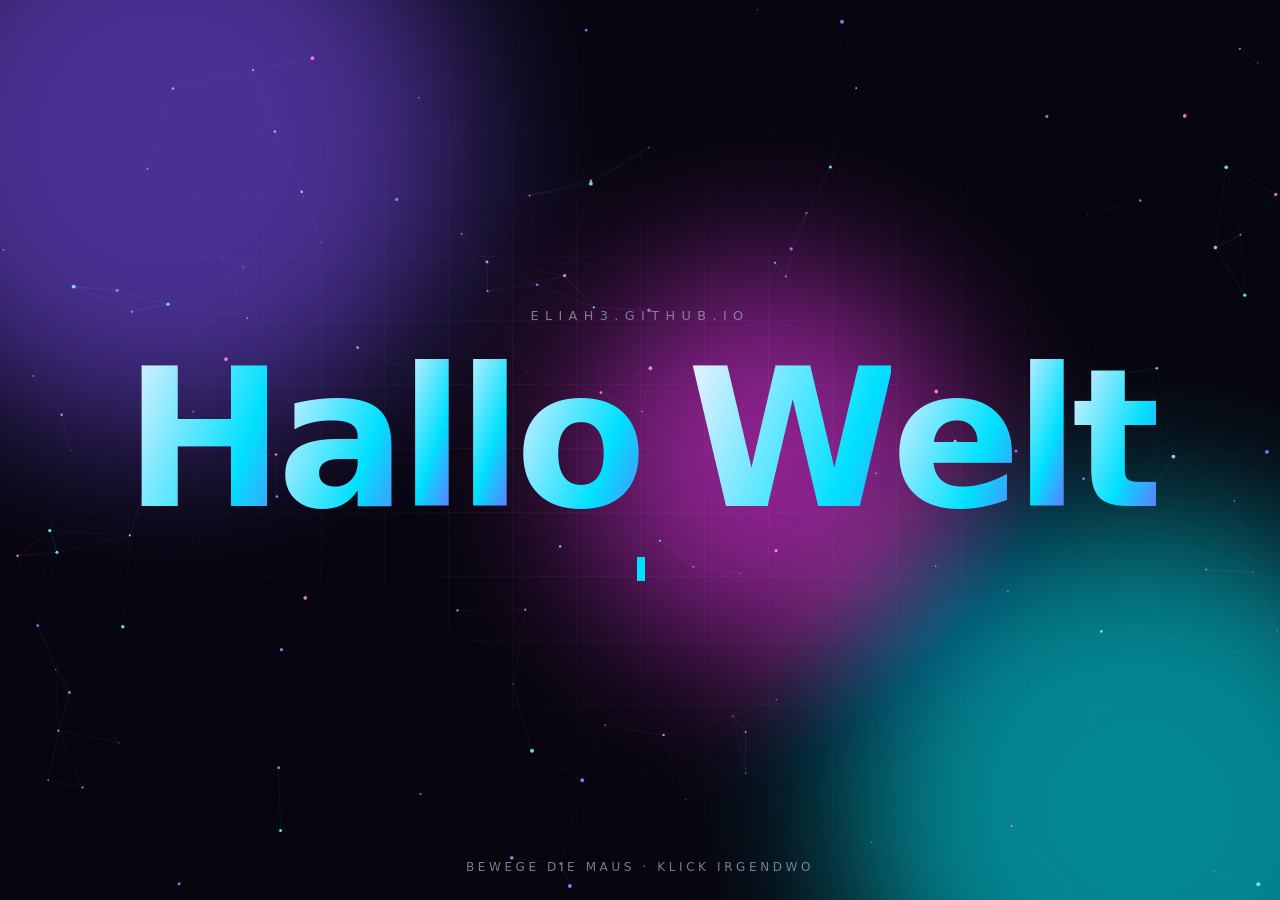
==== index.html @ 7b3f41b6 "Add animated Hallo Welt landing page Co-Authored-By: Claude Opus 5.5 <noreply@anthropic.com>" ====
<!DOCTYPE html>
<html lang="de">
<head>
  <meta charset="utf-8">
  <meta name="viewport" content="width=device-width, initial-scale=1">
  <title>Hallo Welt</title>
  <meta name="description" content="Hallo Welt – von Eliah">
  <meta name="theme-color" content="#07060f">
  <link rel="icon" href="data:image/svg+xml,<svg xmlns='http://www.w3.org/2000/svg' viewBox='0 0 100 100'><text y='.9em' font-size='90'>👋</text></svg>">
  <style>
    :root {
      --bg: #07060f;
      --fg: #f4f1ff;
      --muted: #9a94b8;
      --a: #7c5cff;
      --b: #00e0ff;
      --c: #ff4fd8;
    }

    * { box-sizing: border-box; margin: 0; padding: 0; }

    html, body { height: 100%; }

    body {
      background: var(--bg);
      color: var(--fg);
      font-family: ui-sans-serif, system-ui, -apple-system, "Segoe UI", Roboto, "Helvetica Neue", Arial, sans-serif;
      overflow: hidden;
      cursor: default;
    }

    /* Hintergrund: weiche, wandernde Farbflächen */
    .blobs { position: fixed; inset: 0; filter: blur(80px) saturate(140%); opacity: .55; z-index: 0; }
    .blob {
      position: absolute;
      width: 46vmax; height: 46vmax;
      border-radius: 50%;
      mix-blend-mode: screen;
      animation: drift 22s ease-in-out infinite alternate;
    }
    .blob:nth-child(1) { background: var(--a); top: -12vmax; left: -10vmax; }
    .blob:nth-child(2) { background: var(--b); bottom: -16vmax; right: -12vmax; animation-duration: 26s; animation-delay: -6s; }
    .blob:nth-child(3) { background: var(--c); top: 30%; left: 45%; width: 30vmax; height: 30vmax; animation-duration: 18s; animation-delay: -12s; }

    @keyframes drift {
      0%   { transform: translate(0, 0) scale(1) rotate(0deg); }
      50%  { transform: translate(12vw, 8vh) scale(1.15) rotate(40deg); }
      100% { transform: translate(-8vw, 14vh) scale(.9) rotate(-30deg); }
    }

    /* Feines Rauschen + Raster für Tiefe */
    .grid {
      position: fixed; inset: 0; z-index: 1; pointer-events: none;
      background-image:
        linear-gradient(rgba(255,255,255,.035) 1px, transparent 1px),
        linear-gradient(90deg, rgba(255,255,255,.035) 1px, transparent 1px);
      background-size: 64px 64px;
      mask-image: radial-gradient(ellipse at center, #000 20%, transparent 75%);
      -webkit-mask-image: radial-gradient(ellipse at center, #000 20%, transparent 75%);
      animation: gridmove 30s linear infinite;
    }
    @keyframes gridmove { to { background-position: 64px 64px, 64px 64px; } }

    canvas { position: fixed; inset: 0; z-index: 2; }

    main {
      position: relative; z-index: 3;
      height: 100%;
      display: grid; place-items: center; align-content: center; gap: 1.6rem;
      text-align: center;
      padding: 2rem;
      pointer-events: none;
    }

    .eyebrow {
      font-size: .8rem; letter-spacing: .5em; text-transform: uppercase;
      color: var(--muted);
      opacity: 0; animation: fadeUp 1s .2s cubic-bezier(.2,.8,.2,1) forwards;
    }

    h1 {
      font-size: clamp(3.5rem, 15vw, 12rem);
      font-weight: 900;
      line-height: .95;
      letter-spacing: -.04em;
      display: flex; flex-wrap: wrap; justify-content: center; gap: 0 .25em;
      pointer-events: auto;
    }
    h1 .word { display: inline-flex; }
    h1 .ch {
      display: inline-block;
      background: linear-gradient(110deg, var(--fg) 0%, var(--b) 30%, var(--a) 50%, var(--c) 70%, var(--fg) 100%);
      background-size: 300% 100%;
      -webkit-background-clip: text; background-clip: text;
      color: transparent;
      opacity: 0;
      transform: translateY(.6em) rotateX(-90deg);
      transform-origin: 50% 100%;
      animation:
        letterIn .9s cubic-bezier(.2,.9,.25,1.3) forwards,
        shimmer 6s linear infinite;
      animation-delay: calc(.5s + var(--i) * 70ms), calc(var(--i) * -150ms);
      transition: transform .35s cubic-bezier(.2,.9,.25,1.4), filter .35s;
      will-change: transform;
    }
    h1 .ch:hover {
      transform: translateY(-.12em) scale(1.12) rotate(-4deg);
      filter: drop-shadow(0 0 .25em rgba(124, 92, 255, .8));
    }

    @keyframes letterIn {
      to { opacity: 1; transform: translateY(0) rotateX(0); }
    }
    @keyframes shimmer {
      to { background-position: -300% 0; }
    }

    .sub {
      font-size: clamp(1rem, 2.4vw, 1.35rem);
      color: var(--muted);
      min-height: 1.6em;
      font-family: ui-monospace, "SF Mono", Menlo, Consolas, monospace;
    }
    .sub .cursor {
      display: inline-block; width: .6ch; height: 1.1em; margin-left: 2px;
      background: var(--b); vertical-align: -.15em;
      animation: blink 1s steps(1) infinite;
    }
    @keyframes blink { 50% { opacity: 0; } }

    .hint {
      position: fixed; bottom: 1.6rem; left: 0; right: 0; z-index: 3;
      text-align: center; font-size: .75rem; letter-spacing: .3em; text-transform: uppercase;
      color: var(--muted);
      opacity: 0; animation: fadeUp 1s 2.4s forwards, pulse 3s 3.4s ease-in-out infinite;
      pointer-events: none;
    }
    @keyframes fadeUp {
      from { opacity: 0; transform: translateY(12px); }
      to   { opacity: .8; transform: translateY(0); }
    }
    @keyframes pulse { 50% { opacity: .35; } }

    /* Klick-Welle */
    .ripple {
      position: fixed; z-index: 2; pointer-events: none;
      width: 10px; height: 10px; margin: -5px 0 0 -5px;
      border-radius: 50%;
      border: 2px solid var(--b);
      animation: ripple .9s ease-out forwards;
    }
    @keyframes ripple {
      to { transform: scale(40); opacity: 0; border-width: .5px; }
    }

    @media (prefers-reduced-motion: reduce) {
      *, *::before, *::after { animation-duration: .01ms !important; animation-iteration-count: 1 !important; transition: none !important; }
      .ch { animation-delay: 0s !important; }
    }
  </style>
</head>
<body>
  <div class="blobs" aria-hidden="true"><div class="blob"></div><div class="blob"></div><div class="blob"></div></div>
  <div class="grid" aria-hidden="true"></div>
  <canvas id="stars" aria-hidden="true"></canvas>

  <main>
    <p class="eyebrow">eliah3.github.io</p>
    <h1 id="title" aria-label="Hallo Welt">Hallo Welt</h1>
    <p class="sub"><span id="type"></span><span class="cursor" aria-hidden="true"></span></p>
  </main>

  <p class="hint">Bewege die Maus · Klick irgendwo</p>

  <script>
    (() => {
      const reduced = matchMedia("(prefers-reduced-motion: reduce)").matches;

      // Überschrift in einzelne Buchstaben zerlegen
      const title = document.getElementById("title");
      let i = 0;
      title.innerHTML = title.textContent.split(" ").map(word =>
        `<span class="word" aria-hidden="true">` +
        [...word].map(ch => `<span class="ch" style="--i:${i++}">${ch}</span>`).join("") +
        `</span>`
      ).join("");

      // Schreibmaschinen-Untertitel
      const lines = [
        "Willkommen auf meiner Seite.",
        "Schön, dass du da bist.",
        "Hier entsteht bald mehr ✨",
      ];
      const typeEl = document.getElementById("type");
      let li = 0, ci = 0, deleting = false;
      function tick() {
        const line = lines[li];
        typeEl.textContent = line.slice(0, ci);
        if (!deleting && ci < line.length) { ci++; setTimeout(tick, 55 + Math.random() * 60); }
        else if (!deleting) { deleting = true; setTimeout(tick, 2200); }
        else if (ci > 0) { ci--; setTimeout(tick, 28); }
        else { deleting = false; li = (li + 1) % lines.length; setTimeout(tick, 400); }
      }
      if (reduced) typeEl.textContent = lines[0];
      else setTimeout(tick, 1600);

      // Partikelfeld, das der Maus folgt
      const canvas = document.getElementById("stars");
      const ctx = canvas.getContext("2d");
      const dpr = Math.min(window.devicePixelRatio || 1, 2);
      const mouse = { x: -9999, y: -9999 };
      let w, h, particles = [];

      function resize() {
        w = canvas.width = innerWidth * dpr;
        h = canvas.height = innerHeight * dpr;
        canvas.style.width = innerWidth + "px";
        canvas.style.height = innerHeight + "px";
        const count = Math.min(160, Math.floor(innerWidth * innerHeight / 9000));
        particles = Array.from({ length: count }, () => ({
          x: Math.random() * w, y: Math.random() * h,
          vx: (Math.random() - .5) * .3 * dpr, vy: (Math.random() - .5) * .3 * dpr,
          r: (Math.random() * 1.6 + .4) * dpr,
          hue: [255, 190, 310][Math.floor(Math.random() * 3)],
        }));
      }

      const linkDist = 120 * dpr, mouseDist = 180 * dpr;
      function frame() {
        ctx.clearRect(0, 0, w, h);
        for (const p of particles) {
          const dx = p.x - mouse.x, dy = p.y - mouse.y, d = Math.hypot(dx, dy);
          if (d < mouseDist && d > 0) {
            const f = (1 - d / mouseDist) * .6;
            p.vx += dx / d * f; p.vy += dy / d * f;
          }
          p.vx *= .96; p.vy *= .96;
          p.vx += (Math.random() - .5) * .02 * dpr; p.vy += (Math.random() - .5) * .02 * dpr;
          p.x += p.vx; p.y += p.vy;
          if (p.x < 0) p.x += w; if (p.x > w) p.x -= w;
          if (p.y < 0) p.y += h; if (p.y > h) p.y -= h;
        }
        for (let a = 0; a < particles.length; a++) {
          const p = particles[a];
          for (let b = a + 1; b < particles.length; b++) {
            const q = particles[b], d = Math.hypot(p.x - q.x, p.y - q.y);
            if (d < linkDist) {
              ctx.strokeStyle = `hsla(${p.hue}, 100%, 70%, ${(1 - d / linkDist) * .25})`;
              ctx.lineWidth = dpr * .6;
              ctx.beginPath(); ctx.moveTo(p.x, p.y); ctx.lineTo(q.x, q.y); ctx.stroke();
            }
          }
          ctx.fillStyle = `hsla(${p.hue}, 100%, 75%, .9)`;
          ctx.beginPath(); ctx.arc(p.x, p.y, p.r, 0, Math.PI * 2); ctx.fill();
        }
        if (!reduced) requestAnimationFrame(frame);
      }

      addEventListener("resize", resize);
      addEventListener("pointermove", e => { mouse.x = e.clientX * dpr; mouse.y = e.clientY * dpr; });
      addEventListener("pointerleave", () => { mouse.x = mouse.y = -9999; });

      // Klick: Welle + Partikel-Explosion
      addEventListener("pointerdown", e => {
        const r = document.createElement("span");
        r.className = "ripple";
        r.style.left = e.clientX + "px"; r.style.top = e.clientY + "px";
        document.body.appendChild(r);
        r.addEventListener("animationend", () => r.remove());
        const cx = e.clientX * dpr, cy = e.clientY * dpr;
        for (const p of particles) {
          const dx = p.x - cx, dy = p.y - cy, d = Math.hypot(dx, dy) || 1;
          const f = Math.max(0, 1 - d / (400 * dpr)) * 12;
          p.vx += dx / d * f; p.vy += dy / d * f;
        }
      });

      // Leichter 3D-Tilt der Überschrift
      if (!reduced) addEventListener("pointermove", e => {
        const rx = (e.clientY / innerHeight - .5) * -10;
        const ry = (e.clientX / innerWidth - .5) * 14;
        title.style.transform = `perspective(900px) rotateX(${rx}deg) rotateY(${ry}deg)`;
      });

      resize();
      frame();
    })();
  </script>
</body>
</html>
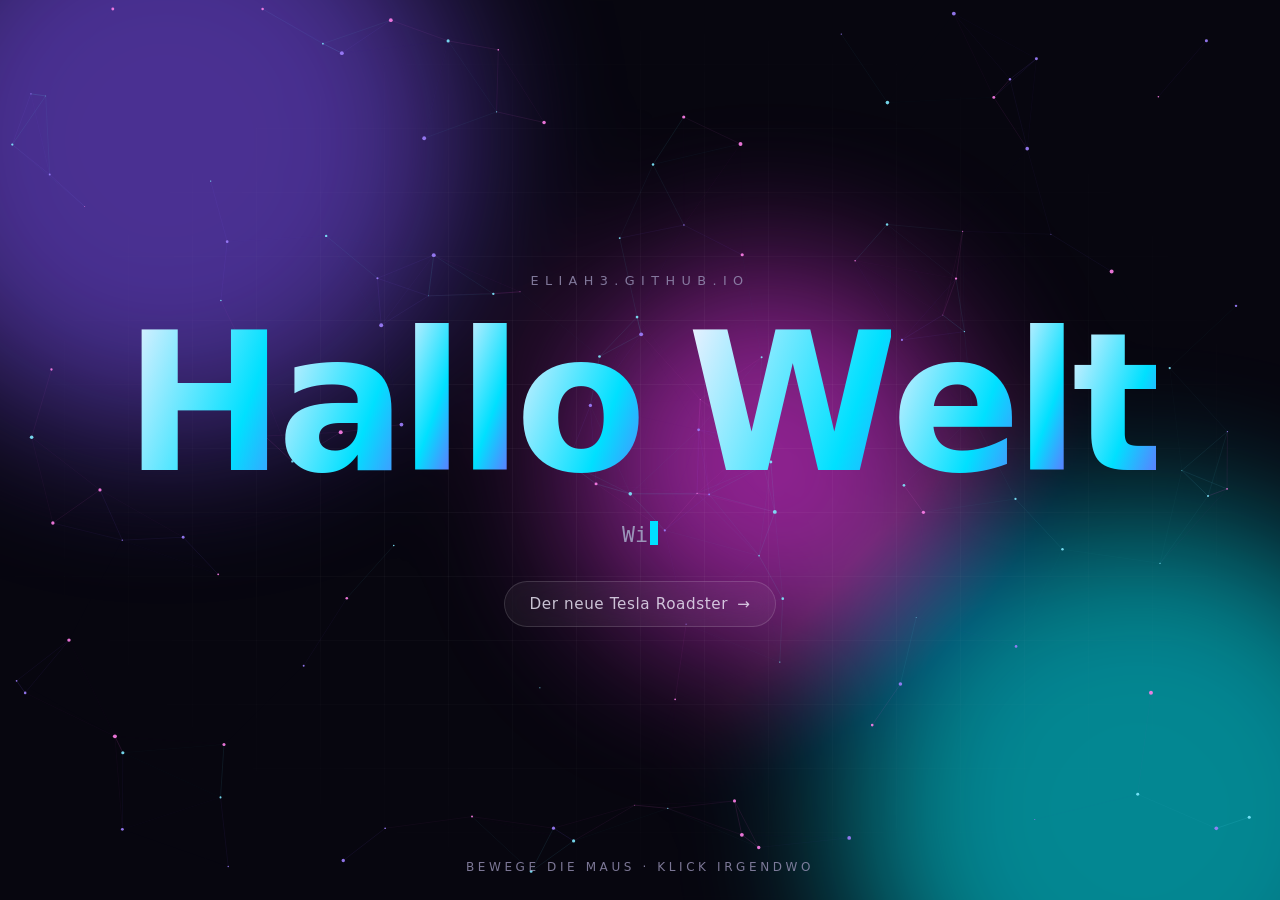
==== commit 982de83e: "Add Tesla Roadster page and link it from the landing page Co-Authored-By: Claude Opus 5.5 <noreply@a" ====
--- a/index.html
+++ b/index.html
@@ -128,6 +128,27 @@
     }
     @keyframes blink { 50% { opacity: 0; } }
 
+    .cta {
+      pointer-events: auto;
+      display: inline-flex; align-items: center; gap: .6em;
+      padding: .85em 1.6em;
+      border-radius: 999px;
+      border: 1px solid rgba(255,255,255,.18);
+      background: rgba(255,255,255,.06);
+      backdrop-filter: blur(10px); -webkit-backdrop-filter: blur(10px);
+      color: var(--fg); text-decoration: none;
+      font-size: .95rem; letter-spacing: .04em;
+      opacity: 0; animation: fadeUp 1s 1.8s cubic-bezier(.2,.8,.2,1) forwards;
+      transition: border-color .3s, background .3s, box-shadow .3s;
+    }
+    .cta span { transition: transform .3s; }
+    .cta:hover, .cta:focus-visible {
+      border-color: var(--b);
+      background: rgba(0,224,255,.1);
+      box-shadow: 0 0 30px rgba(0,224,255,.35);
+    }
+    .cta:hover span { transform: translateX(4px); }
+
     .hint {
       position: fixed; bottom: 1.6rem; left: 0; right: 0; z-index: 3;
       text-align: center; font-size: .75rem; letter-spacing: .3em; text-transform: uppercase;
@@ -168,6 +189,7 @@
     <p class="eyebrow">eliah3.github.io</p>
     <h1 id="title" aria-label="Hallo Welt">Hallo Welt</h1>
     <p class="sub"><span id="type"></span><span class="cursor" aria-hidden="true"></span></p>
+    <a class="cta" href="roadster/">Der neue Tesla Roadster <span aria-hidden="true">→</span></a>
   </main>
 
   <p class="hint">Bewege die Maus · Klick irgendwo</p>
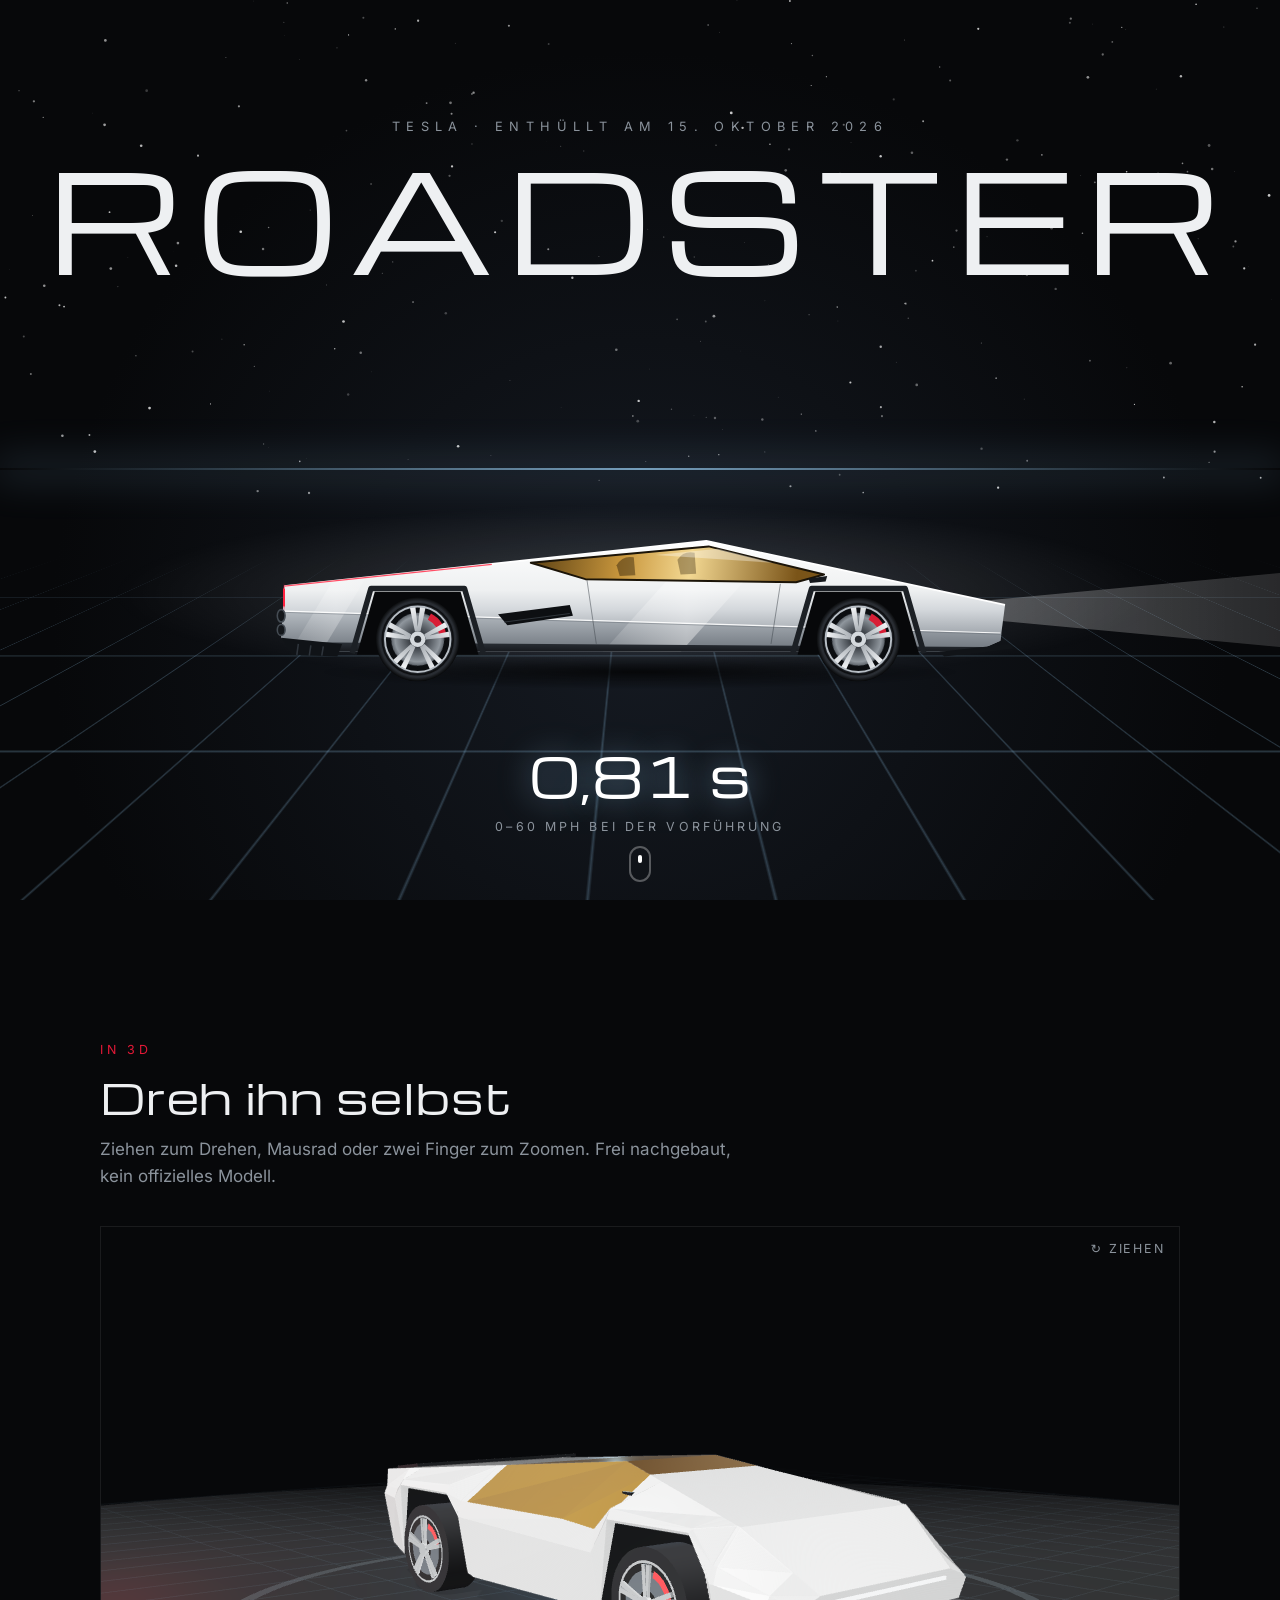
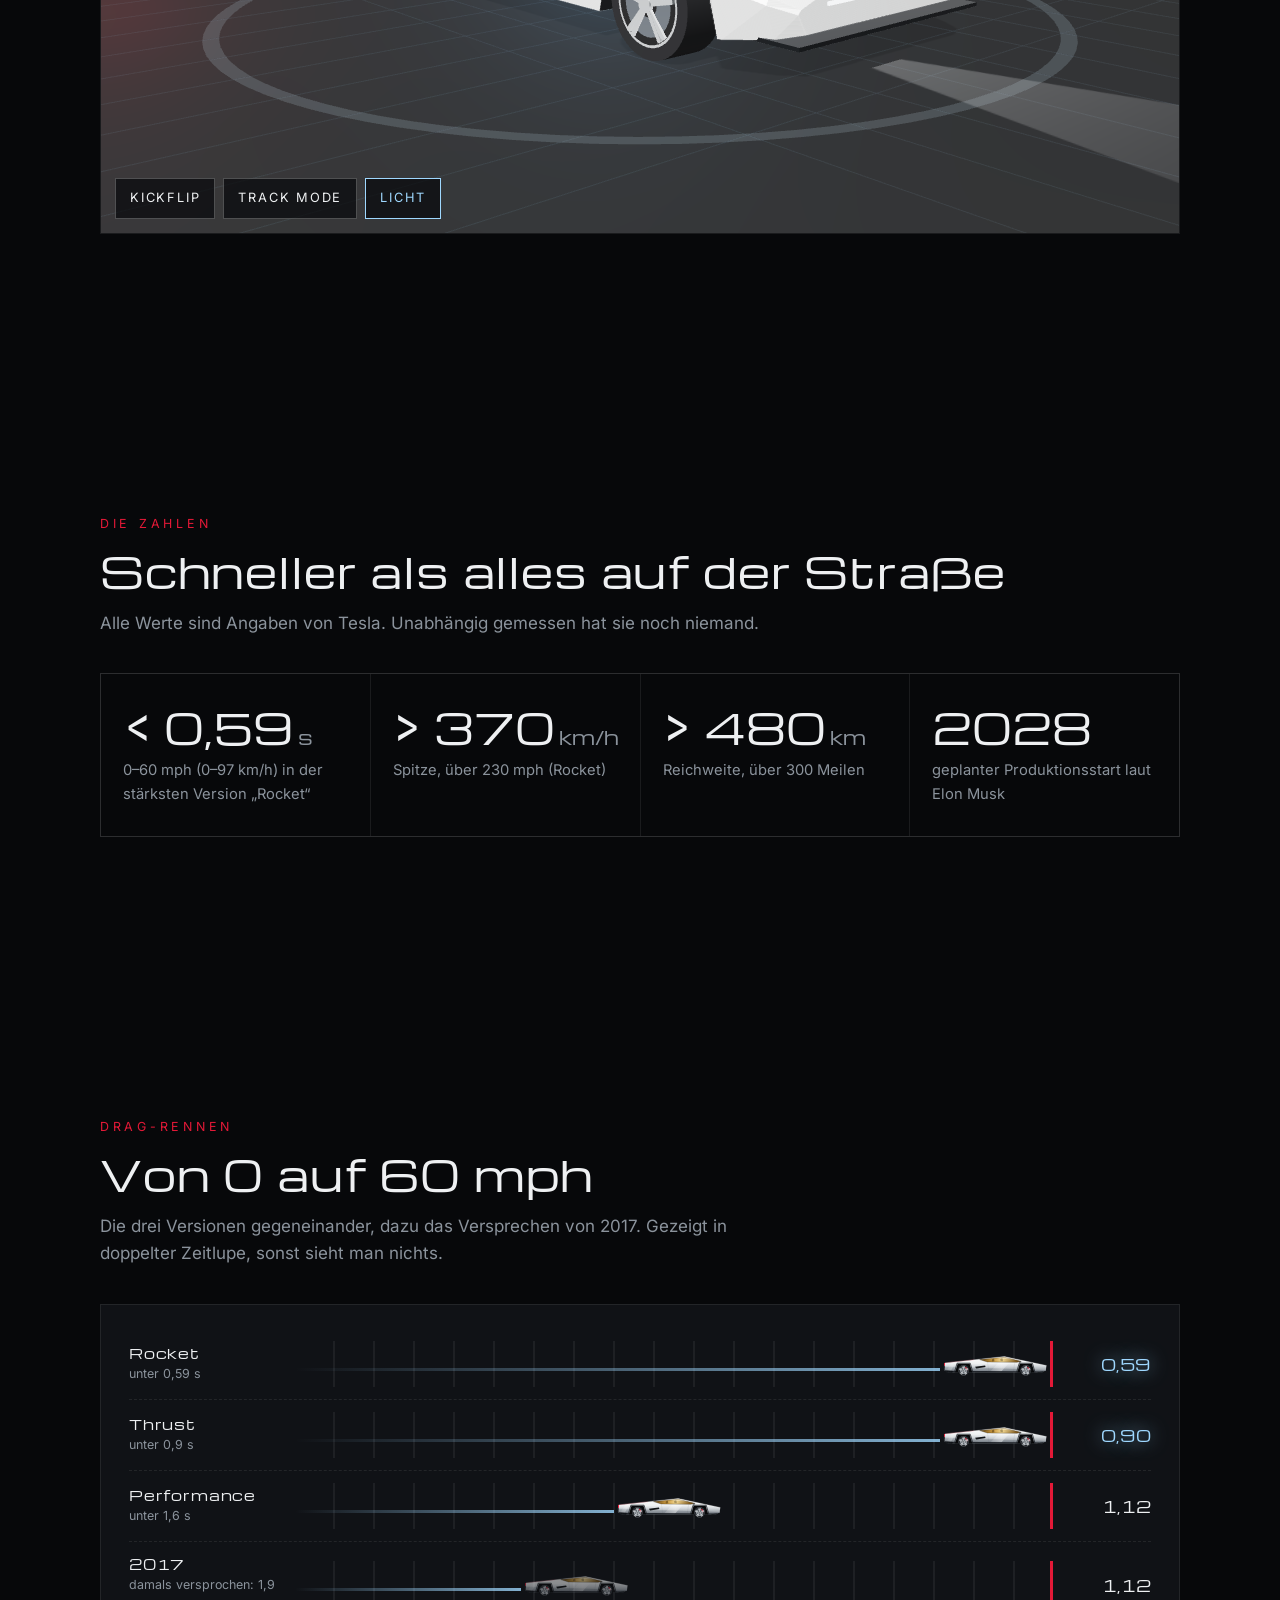
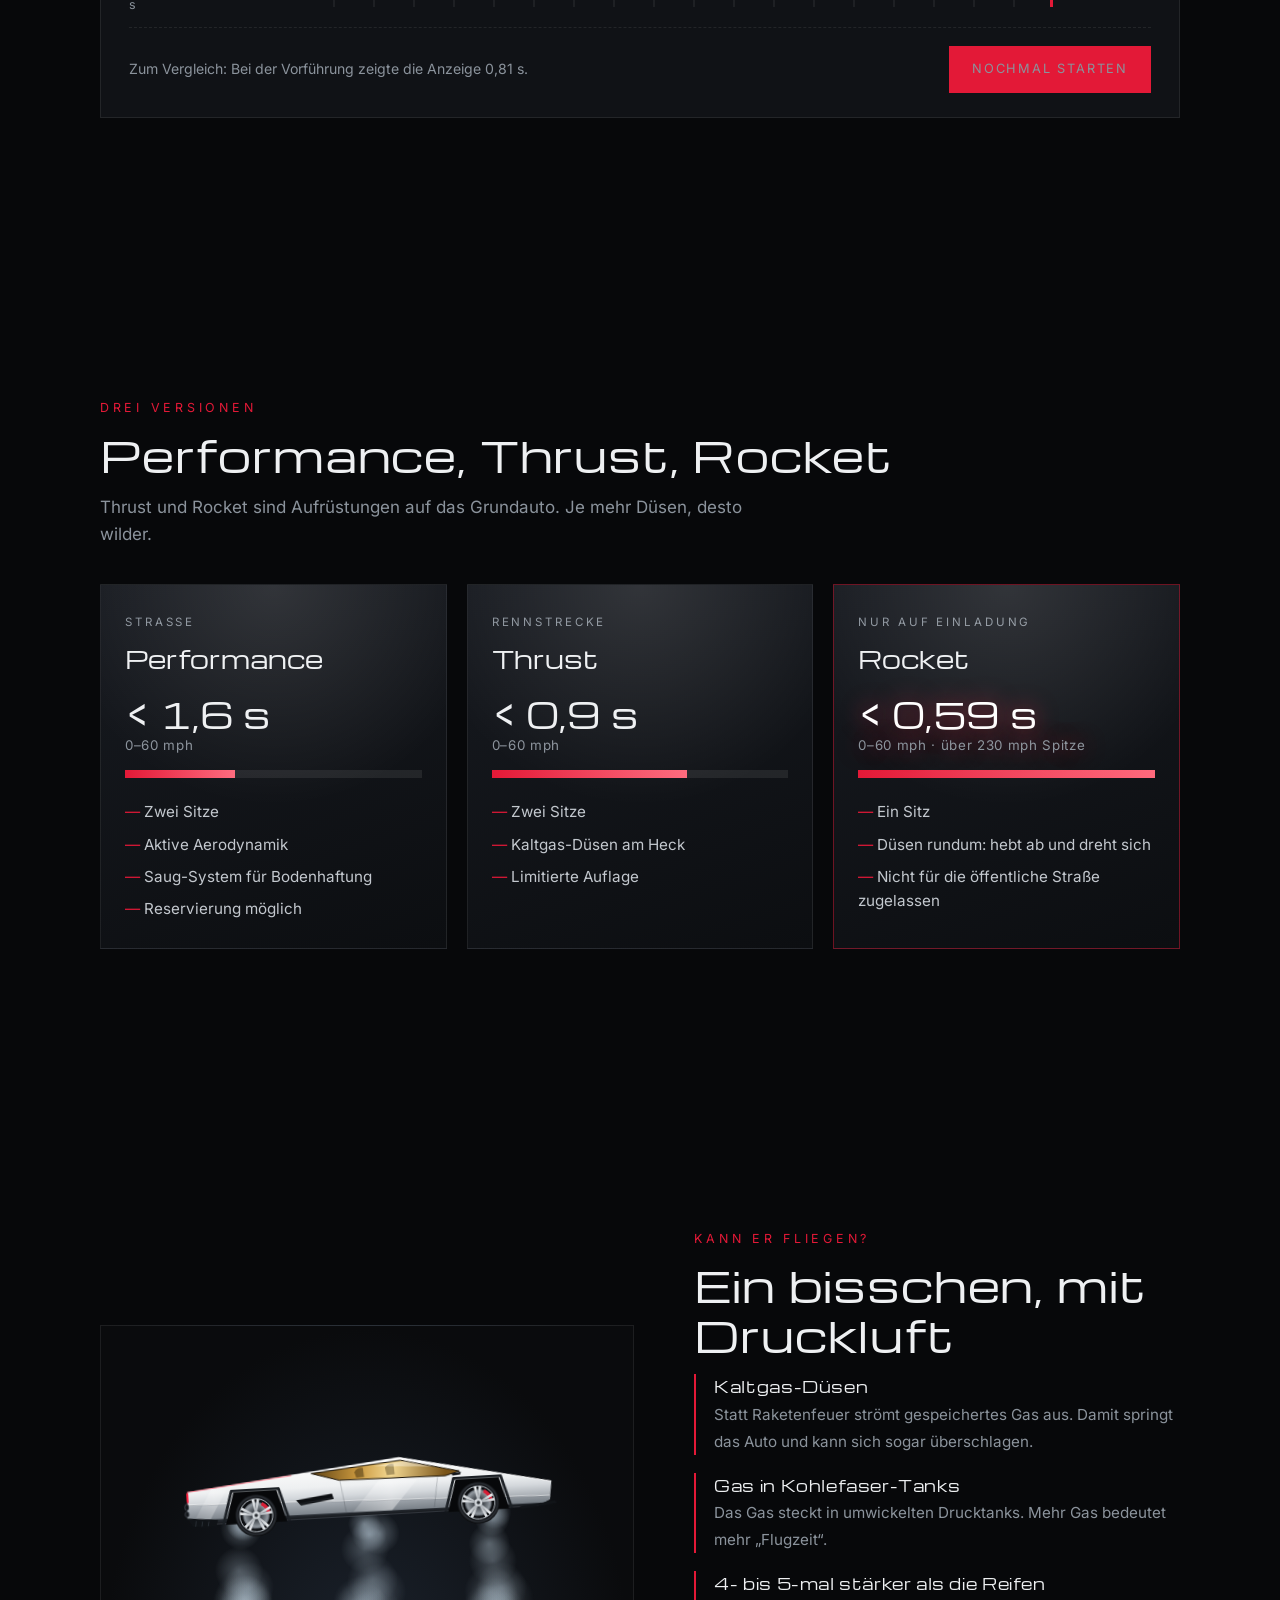
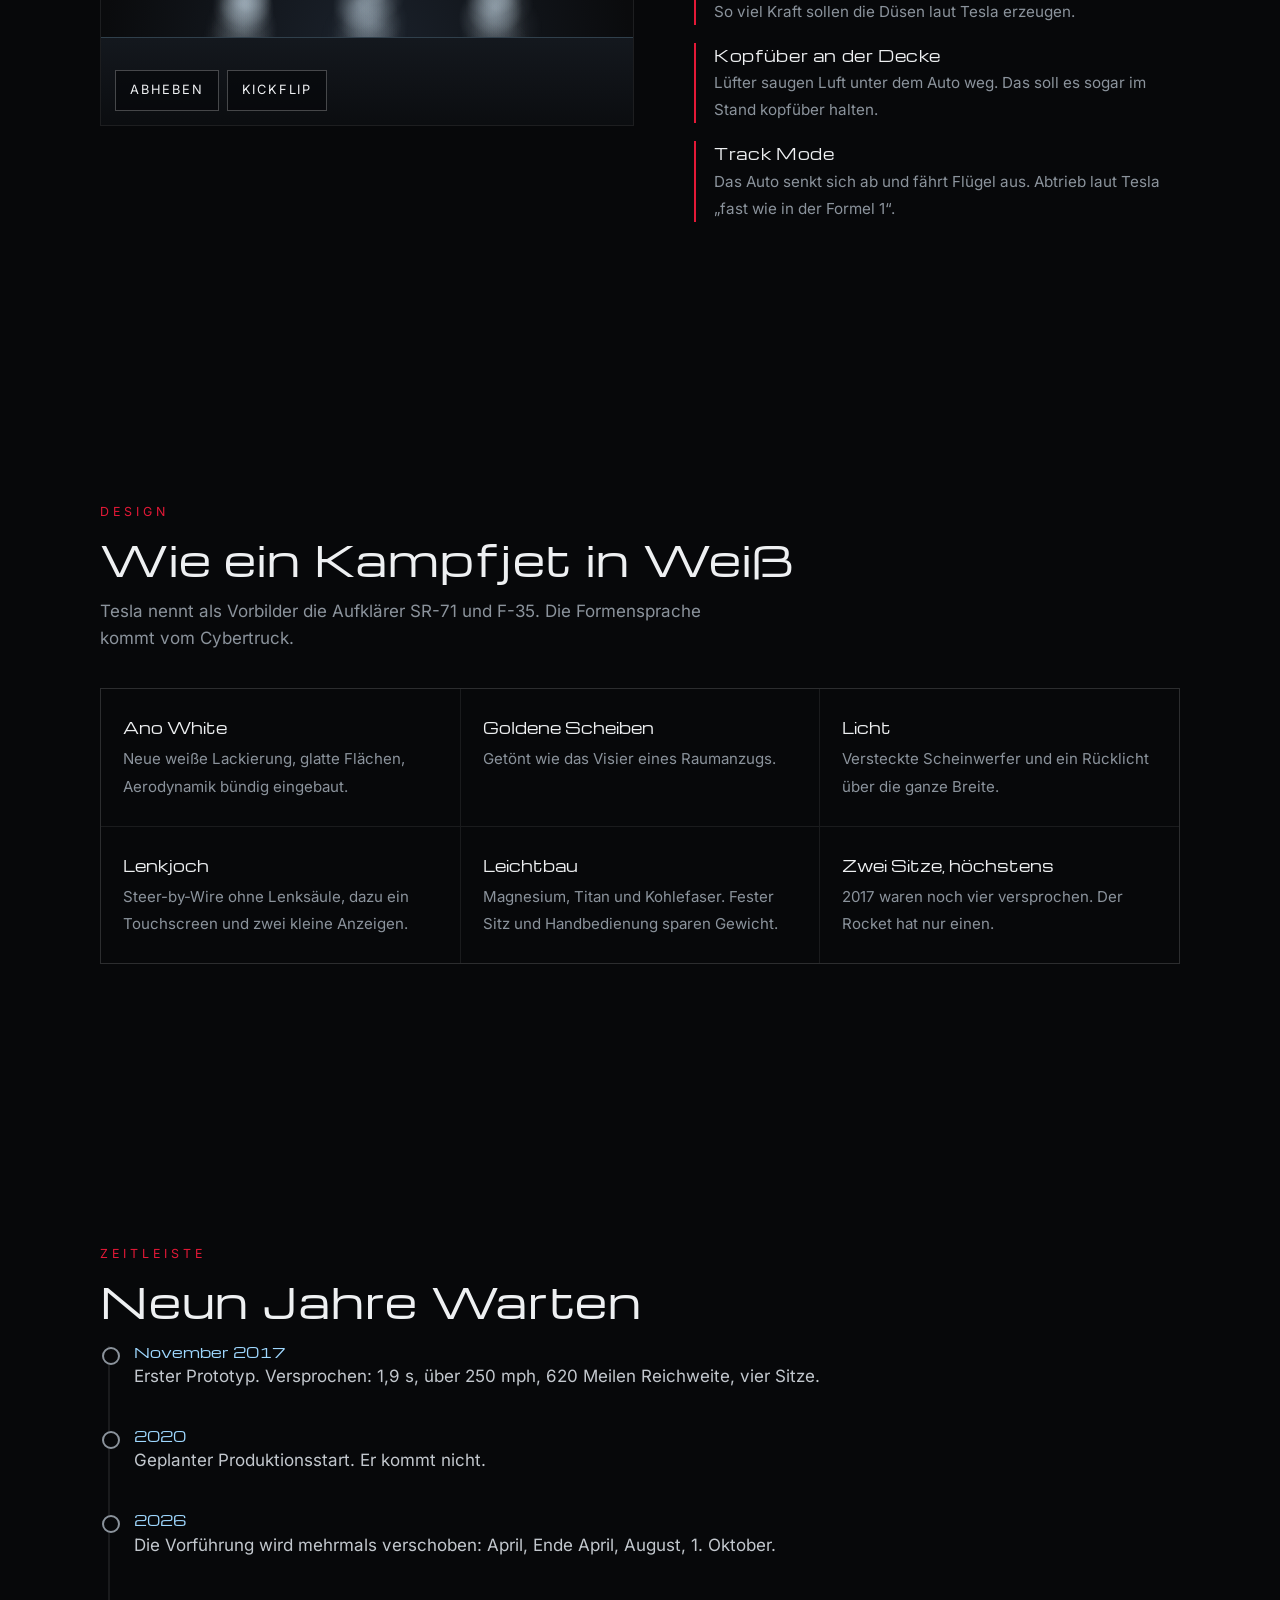
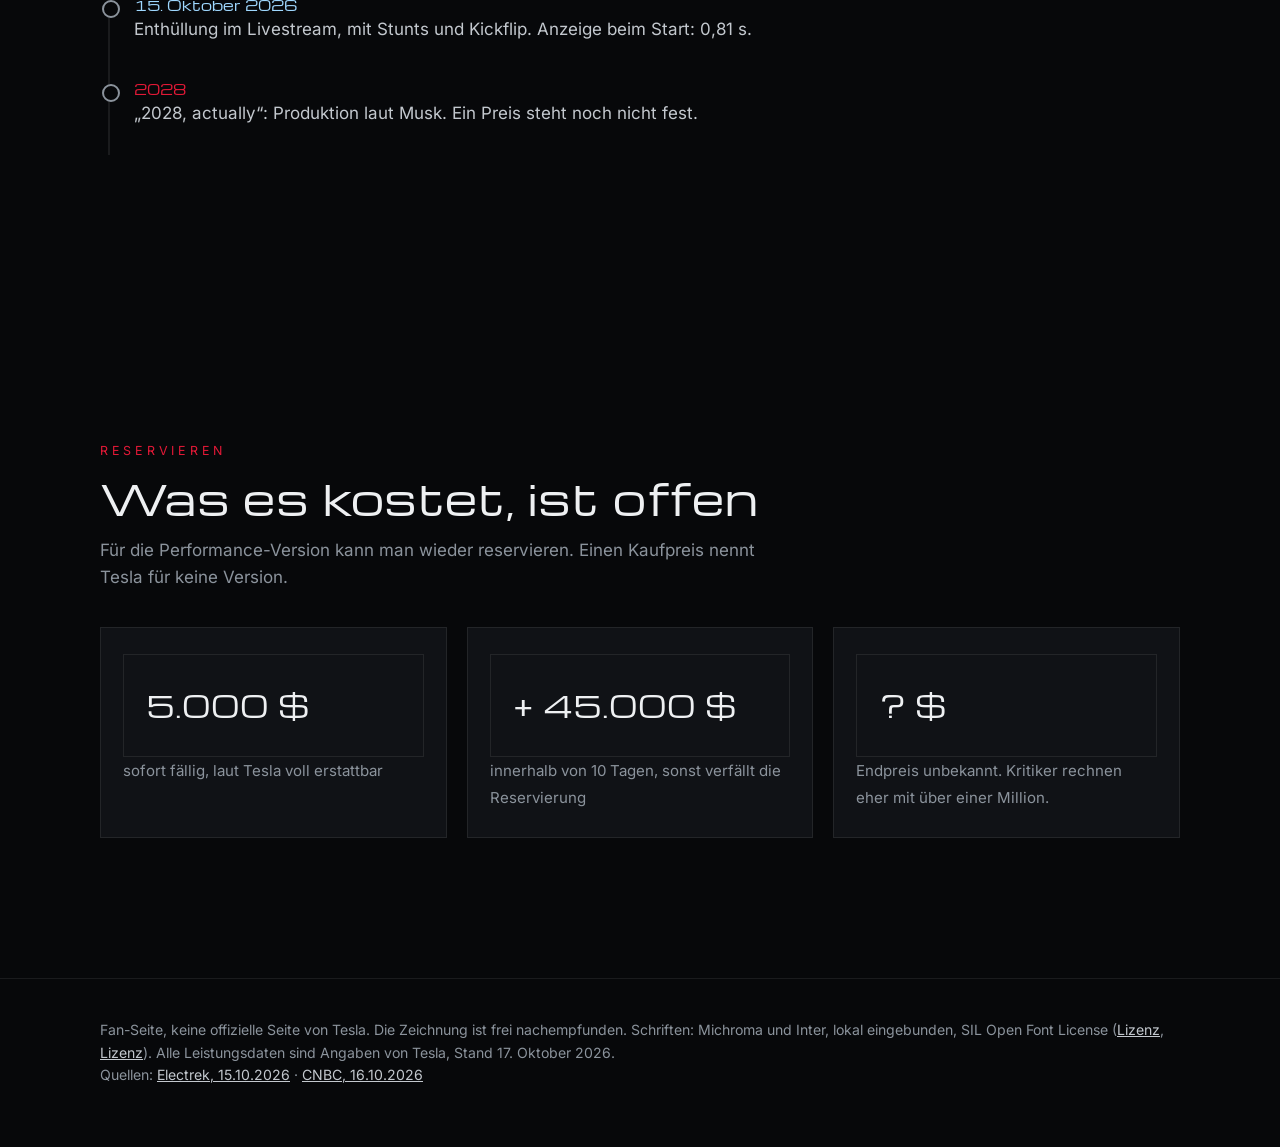
==== commit b0f74579: "Serve the Tesla Roadster page at the root and drop the custom domain The custom domain had no DNS re" ====
--- a/index.html
+++ b/index.html
@@ -1,312 +1,722 @@
-<!DOCTYPE html>
+<!doctype html>
 <html lang="de">
 <head>
-  <meta charset="utf-8">
-  <meta name="viewport" content="width=device-width, initial-scale=1">
-  <title>Hallo Welt</title>
-  <meta name="description" content="Hallo Welt – von Eliah">
-  <meta name="theme-color" content="#07060f">
-  <link rel="icon" href="data:image/svg+xml,<svg xmlns='http://www.w3.org/2000/svg' viewBox='0 0 100 100'><text y='.9em' font-size='90'>👋</text></svg>">
-  <style>
-    :root {
-      --bg: #07060f;
-      --fg: #f4f1ff;
-      --muted: #9a94b8;
-      --a: #7c5cff;
-      --b: #00e0ff;
-      --c: #ff4fd8;
-    }
-
-    * { box-sizing: border-box; margin: 0; padding: 0; }
-
-    html, body { height: 100%; }
-
-    body {
-      background: var(--bg);
-      color: var(--fg);
-      font-family: ui-sans-serif, system-ui, -apple-system, "Segoe UI", Roboto, "Helvetica Neue", Arial, sans-serif;
-      overflow: hidden;
-      cursor: default;
-    }
-
-    /* Hintergrund: weiche, wandernde Farbflächen */
-    .blobs { position: fixed; inset: 0; filter: blur(80px) saturate(140%); opacity: .55; z-index: 0; }
-    .blob {
-      position: absolute;
-      width: 46vmax; height: 46vmax;
-      border-radius: 50%;
-      mix-blend-mode: screen;
-      animation: drift 22s ease-in-out infinite alternate;
-    }
-    .blob:nth-child(1) { background: var(--a); top: -12vmax; left: -10vmax; }
-    .blob:nth-child(2) { background: var(--b); bottom: -16vmax; right: -12vmax; animation-duration: 26s; animation-delay: -6s; }
-    .blob:nth-child(3) { background: var(--c); top: 30%; left: 45%; width: 30vmax; height: 30vmax; animation-duration: 18s; animation-delay: -12s; }
-
-    @keyframes drift {
-      0%   { transform: translate(0, 0) scale(1) rotate(0deg); }
-      50%  { transform: translate(12vw, 8vh) scale(1.15) rotate(40deg); }
-      100% { transform: translate(-8vw, 14vh) scale(.9) rotate(-30deg); }
-    }
-
-    /* Feines Rauschen + Raster für Tiefe */
-    .grid {
-      position: fixed; inset: 0; z-index: 1; pointer-events: none;
-      background-image:
-        linear-gradient(rgba(255,255,255,.035) 1px, transparent 1px),
-        linear-gradient(90deg, rgba(255,255,255,.035) 1px, transparent 1px);
-      background-size: 64px 64px;
-      mask-image: radial-gradient(ellipse at center, #000 20%, transparent 75%);
-      -webkit-mask-image: radial-gradient(ellipse at center, #000 20%, transparent 75%);
-      animation: gridmove 30s linear infinite;
-    }
-    @keyframes gridmove { to { background-position: 64px 64px, 64px 64px; } }
-
-    canvas { position: fixed; inset: 0; z-index: 2; }
-
-    main {
-      position: relative; z-index: 3;
-      height: 100%;
-      display: grid; place-items: center; align-content: center; gap: 1.6rem;
-      text-align: center;
-      padding: 2rem;
-      pointer-events: none;
-    }
-
-    .eyebrow {
-      font-size: .8rem; letter-spacing: .5em; text-transform: uppercase;
-      color: var(--muted);
-      opacity: 0; animation: fadeUp 1s .2s cubic-bezier(.2,.8,.2,1) forwards;
-    }
-
-    h1 {
-      font-size: clamp(3.5rem, 15vw, 12rem);
-      font-weight: 900;
-      line-height: .95;
-      letter-spacing: -.04em;
-      display: flex; flex-wrap: wrap; justify-content: center; gap: 0 .25em;
-      pointer-events: auto;
-    }
-    h1 .word { display: inline-flex; }
-    h1 .ch {
-      display: inline-block;
-      background: linear-gradient(110deg, var(--fg) 0%, var(--b) 30%, var(--a) 50%, var(--c) 70%, var(--fg) 100%);
-      background-size: 300% 100%;
-      -webkit-background-clip: text; background-clip: text;
-      color: transparent;
-      opacity: 0;
-      transform: translateY(.6em) rotateX(-90deg);
-      transform-origin: 50% 100%;
-      animation:
-        letterIn .9s cubic-bezier(.2,.9,.25,1.3) forwards,
-        shimmer 6s linear infinite;
-      animation-delay: calc(.5s + var(--i) * 70ms), calc(var(--i) * -150ms);
-      transition: transform .35s cubic-bezier(.2,.9,.25,1.4), filter .35s;
-      will-change: transform;
-    }
-    h1 .ch:hover {
-      transform: translateY(-.12em) scale(1.12) rotate(-4deg);
-      filter: drop-shadow(0 0 .25em rgba(124, 92, 255, .8));
-    }
-
-    @keyframes letterIn {
-      to { opacity: 1; transform: translateY(0) rotateX(0); }
-    }
-    @keyframes shimmer {
-      to { background-position: -300% 0; }
-    }
-
-    .sub {
-      font-size: clamp(1rem, 2.4vw, 1.35rem);
-      color: var(--muted);
-      min-height: 1.6em;
-      font-family: ui-monospace, "SF Mono", Menlo, Consolas, monospace;
-    }
-    .sub .cursor {
-      display: inline-block; width: .6ch; height: 1.1em; margin-left: 2px;
-      background: var(--b); vertical-align: -.15em;
-      animation: blink 1s steps(1) infinite;
-    }
-    @keyframes blink { 50% { opacity: 0; } }
-
-    .cta {
-      pointer-events: auto;
-      display: inline-flex; align-items: center; gap: .6em;
-      padding: .85em 1.6em;
-      border-radius: 999px;
-      border: 1px solid rgba(255,255,255,.18);
-      background: rgba(255,255,255,.06);
-      backdrop-filter: blur(10px); -webkit-backdrop-filter: blur(10px);
-      color: var(--fg); text-decoration: none;
-      font-size: .95rem; letter-spacing: .04em;
-      opacity: 0; animation: fadeUp 1s 1.8s cubic-bezier(.2,.8,.2,1) forwards;
-      transition: border-color .3s, background .3s, box-shadow .3s;
-    }
-    .cta span { transition: transform .3s; }
-    .cta:hover, .cta:focus-visible {
-      border-color: var(--b);
-      background: rgba(0,224,255,.1);
-      box-shadow: 0 0 30px rgba(0,224,255,.35);
-    }
-    .cta:hover span { transform: translateX(4px); }
-
-    .hint {
-      position: fixed; bottom: 1.6rem; left: 0; right: 0; z-index: 3;
-      text-align: center; font-size: .75rem; letter-spacing: .3em; text-transform: uppercase;
-      color: var(--muted);
-      opacity: 0; animation: fadeUp 1s 2.4s forwards, pulse 3s 3.4s ease-in-out infinite;
-      pointer-events: none;
-    }
-    @keyframes fadeUp {
-      from { opacity: 0; transform: translateY(12px); }
-      to   { opacity: .8; transform: translateY(0); }
-    }
-    @keyframes pulse { 50% { opacity: .35; } }
-
-    /* Klick-Welle */
-    .ripple {
-      position: fixed; z-index: 2; pointer-events: none;
-      width: 10px; height: 10px; margin: -5px 0 0 -5px;
-      border-radius: 50%;
-      border: 2px solid var(--b);
-      animation: ripple .9s ease-out forwards;
-    }
-    @keyframes ripple {
-      to { transform: scale(40); opacity: 0; border-width: .5px; }
-    }
-
-    @media (prefers-reduced-motion: reduce) {
-      *, *::before, *::after { animation-duration: .01ms !important; animation-iteration-count: 1 !important; transition: none !important; }
-      .ch { animation-delay: 0s !important; }
-    }
-  </style>
+<meta charset="utf-8">
+<meta name="viewport" content="width=device-width, initial-scale=1, viewport-fit=cover">
+<title>Der neue Tesla Roadster</title>
+<meta name="description" content="Fan-Seite zum neuen Tesla Roadster, enthüllt am 15. Oktober 2026.">
+<link rel="stylesheet" href="fonts/fonts.css">
+<style>
+  /* Look: Nacht, Asphalt, ein weißes Auto im Scheinwerferlicht. Ruhige Flächen, harte Kanten wie beim Cybertruck. */
+  :root {
+    color-scheme: dark;
+    --bg: #07080a;
+    --panel: #101216;
+    --line: rgba(255, 255, 255, .08);
+    --fg: #eef0f2;
+    --muted: #8b939c;
+    --red: #e31937;
+    --ice: #9fd8ff;
+    --gold: #d8b46a;
+    --font-display: "Michroma", "Eurostile", "Arial Black", sans-serif;
+    --font-body: "Inter", system-ui, -apple-system, "Segoe UI", sans-serif;
+  }
+  * { box-sizing: border-box; }
+  html { -webkit-text-size-adjust: 100%; scroll-behavior: smooth; }
+  body { margin: 0; background: var(--bg); color: var(--fg); font-family: var(--font-body); font-size: 1.06rem; line-height: 1.6; overflow-x: hidden; }
+  button { font: inherit; color: inherit; }
+  :focus-visible { outline: 2px solid var(--ice); outline-offset: 3px; }
+  .wrap { max-width: 1120px; margin: 0 auto; padding: 0 max(20px, env(safe-area-inset-left, 0px)); }
+  h2 { font-family: var(--font-display); font-weight: 400; font-size: clamp(1.6rem, 4vw, 2.6rem); line-height: 1.2; margin: 0 0 14px; letter-spacing: .02em; }
+  .kicker { font-size: .78rem; letter-spacing: .3em; text-transform: uppercase; color: var(--red); margin: 0 0 12px; }
+  .intro { color: var(--muted); max-width: 60ch; margin: 0 0 36px; }
+  section.block { padding: clamp(80px, 12vw, 140px) 0; position: relative; }
+
+  /* ---------- Hero ---------- */
+  .hero { position: relative; height: 100svh; min-height: 560px; overflow: hidden; background: radial-gradient(ellipse at 50% 70%, #151a22 0%, var(--bg) 65%); }
+  #stars, #fx { position: absolute; inset: 0; width: 100%; height: 100%; pointer-events: none; }
+  #fx { z-index: 4; }
+  .floor {
+    position: absolute; left: -50%; right: -50%; bottom: -10%; height: 48%;
+    background-image: linear-gradient(rgba(159, 216, 255, .22) 1px, transparent 1px), linear-gradient(90deg, rgba(159, 216, 255, .22) 1px, transparent 1px);
+    background-size: 70px 70px;
+    transform: perspective(380px) rotateX(62deg); transform-origin: 50% 0;
+    -webkit-mask-image: linear-gradient(to bottom, transparent, #000 35%); mask-image: linear-gradient(to bottom, transparent, #000 35%);
+    animation: floorRun .9s linear infinite;
+  }
+  .hero.landed .floor { animation-duration: 6s; }
+  @keyframes floorRun { to { background-position: 0 70px; } }
+  .horizon { position: absolute; left: 0; right: 0; top: 52%; height: 2px; background: linear-gradient(90deg, transparent, rgba(159, 216, 255, .7), transparent); box-shadow: 0 0 40px 6px rgba(159, 216, 255, .25); }
+  .spot { position: absolute; left: 50%; top: 66%; width: 90vw; height: 22vh; transform: translate(-50%, -50%); background: radial-gradient(ellipse, rgba(255, 255, 255, .16), transparent 65%); opacity: 0; transition: opacity 1s ease; }
+  .hero.landed .spot { opacity: 1; }
+  .car-hero { position: absolute; left: 50%; top: 66%; width: min(84vw, 780px); z-index: 3; transform: translate(-50%, -50%); will-change: transform; }
+  .car-hero svg { display: block; width: 100%; height: auto; overflow: visible; }
+  .shadow { position: absolute; left: 50%; top: calc(66% + min(84vw, 780px) * .1); width: min(70vw, 640px); height: 34px; transform: translate(-50%, -50%) scale(.2); border-radius: 50%; background: radial-gradient(ellipse, rgba(0, 0, 0, .85), transparent 70%); opacity: 0; z-index: 2; }
+  .title { position: absolute; left: 0; right: 0; top: 13%; text-align: center; z-index: 5; pointer-events: none; }
+  .title .pre { font-size: .8rem; letter-spacing: .5em; text-transform: uppercase; color: var(--muted); opacity: 0; }
+  .title h1 { margin: 10px 0 0; font-family: var(--font-display); font-weight: 400; font-size: clamp(2.6rem, 11vw, 8.5rem); line-height: 1; letter-spacing: .08em; }
+  .title h1 span { display: inline-block; opacity: 0; }
+  .hero.landed .title .pre { animation: fadeUp .8s ease .1s both; }
+  .hero.landed .title h1 span { animation: slam .7s cubic-bezier(.2, 1.6, .4, 1) both; animation-delay: calc(var(--i) * 60ms + .15s); }
+  @keyframes slam { 0% { opacity: 0; transform: translateY(-80px) scale(2.2); filter: blur(12px); text-shadow: -8px 0 var(--red), 8px 0 var(--ice); } 60% { opacity: 1; filter: none; text-shadow: -4px 0 var(--red), 4px 0 var(--ice); } 100% { opacity: 1; transform: none; text-shadow: none; } }
+  @keyframes fadeUp { from { opacity: 0; transform: translateY(16px); } to { opacity: 1; transform: none; } }
+  .stat-live { position: absolute; left: 0; right: 0; bottom: 7%; z-index: 5; text-align: center; opacity: 0; }
+  .hero.landed .stat-live { animation: fadeUp .8s ease 1s both; }
+  .stat-live .num { font-family: var(--font-display); font-size: clamp(2rem, 6vw, 3.4rem); color: #fff; text-shadow: 0 0 30px rgba(159, 216, 255, .6); }
+  .stat-live .lbl { display: block; font-size: .78rem; letter-spacing: .25em; text-transform: uppercase; color: var(--muted); }
+  .scroll-hint { position: absolute; left: 50%; bottom: 18px; width: 22px; height: 36px; margin-left: -11px; border: 2px solid rgba(255, 255, 255, .3); border-radius: 12px; z-index: 5; opacity: 0; }
+  .scroll-hint::after { content: ""; position: absolute; left: 50%; top: 7px; width: 4px; height: 8px; margin-left: -2px; border-radius: 2px; background: #fff; animation: wheel 1.6s ease infinite; }
+  .hero.landed .scroll-hint { animation: fadeUp .6s ease 2.2s both; }
+  @keyframes wheel { 0% { transform: translateY(0); opacity: 1; } 100% { transform: translateY(12px); opacity: 0; } }
+  .hero.shake { animation: shake .5s cubic-bezier(.36, .07, .19, .97); }
+  @keyframes shake { 10%, 90% { transform: translate(-2px, 1px); } 20%, 80% { transform: translate(5px, -3px); } 30%, 50%, 70% { transform: translate(-9px, 4px); } 40%, 60% { transform: translate(9px, -2px); } }
+  .headlight { opacity: 0; transition: opacity .2s; }
+  .hero.landed .headlight { animation: blink 1.2s ease .2s both; }
+  @keyframes blink { 0%, 20%, 40% { opacity: 0; } 10%, 30%, 100% { opacity: 1; } }
+  .beam { position: absolute; top: 66%; left: 50%; width: 60vw; height: 160px; transform-origin: 0 50%; transform: translate(min(36vw, 330px), -40%); background: linear-gradient(90deg, rgba(255, 255, 255, .28), transparent 80%); clip-path: polygon(0 45%, 100% 0, 100% 100%, 0 55%); opacity: 0; z-index: 1; pointer-events: none; }
+  .hero.landed .beam { animation: blink 1.2s ease .2s both; }
+
+  /* ---------- Einblenden beim Scrollen ---------- */
+  .reveal { opacity: 0; transform: translateY(40px); transition: opacity .9s ease, transform .9s cubic-bezier(.2, .9, .3, 1); }
+  .reveal.in { opacity: 1; transform: none; }
+
+  /* ---------- Zahlen ---------- */
+  .stats { display: grid; grid-template-columns: repeat(4, minmax(0, 1fr)); gap: 1px; background: var(--line); border: 1px solid var(--line); }
+  .stat { background: var(--bg); padding: 30px 22px; }
+  .stat .v { font-family: var(--font-display); font-size: clamp(1.7rem, 3.6vw, 2.6rem); line-height: 1.1; white-space: nowrap; }
+  .stat .v small { font-size: .45em; color: var(--muted); margin-left: 4px; }
+  .stat .d { color: var(--muted); font-size: .92rem; margin-top: 10px; }
+
+  /* ---------- Drag-Rennen ---------- */
+  .race { border: 1px solid var(--line); background: var(--panel); padding: 24px clamp(14px, 3vw, 28px); }
+  .lane { display: grid; grid-template-columns: 150px minmax(0, 1fr) 82px; gap: 16px; align-items: center; padding: 12px 0; border-bottom: 1px dashed var(--line); }
+  .lane:last-of-type { border-bottom: 0; }
+  .lane .name { font-family: var(--font-display); font-size: .85rem; letter-spacing: .06em; }
+  .lane .name small { display: block; font-family: var(--font-body); color: var(--muted); font-size: .78rem; letter-spacing: 0; }
+  .track { position: relative; height: 46px; background: repeating-linear-gradient(90deg, transparent 0 38px, rgba(255, 255, 255, .06) 38px 40px); border-right: 3px solid var(--red); }
+  .track .mini { position: absolute; left: 0; top: 50%; width: 110px; transform: translate(0, -50%); }
+  .track .mini svg { width: 100%; height: auto; display: block; }
+  .track .trail { position: absolute; left: 0; top: 50%; height: 3px; width: 0; margin-top: 4px; background: linear-gradient(90deg, transparent, var(--ice)); opacity: .8; }
+  .lane .time { font-family: var(--font-display); font-size: 1rem; text-align: right; font-variant-numeric: tabular-nums; }
+  .lane.won .time { color: var(--ice); text-shadow: 0 0 18px rgba(159, 216, 255, .8); }
+  .race-foot { display: flex; flex-wrap: wrap; gap: 14px; justify-content: space-between; align-items: center; margin-top: 18px; color: var(--muted); font-size: .88rem; }
+  .btn { padding: 12px 22px; border: 1px solid rgba(255, 255, 255, .25); background: none; cursor: pointer; letter-spacing: .14em; text-transform: uppercase; font-size: .8rem; transition: background .2s, border-color .2s; }
+  .btn:hover { background: rgba(255, 255, 255, .08); border-color: #fff; }
+  .btn.red { border-color: var(--red); background: var(--red); }
+  .btn.red:hover { background: #ff2a49; }
+
+  /* ---------- Versionen ---------- */
+  .trims { display: grid; grid-template-columns: repeat(3, minmax(0, 1fr)); gap: 20px; perspective: 1000px; }
+  .trim { position: relative; padding: 28px 24px 26px; background: linear-gradient(160deg, #171a20, #0c0e11); border: 1px solid var(--line); transform-style: preserve-3d; transition: transform .15s ease-out, border-color .3s; overflow: hidden; }
+  .trim:hover { border-color: rgba(255, 255, 255, .25); }
+  .trim::after { content: ""; position: absolute; inset: 0; background: radial-gradient(circle at var(--mx, 50%) var(--my, 0%), rgba(255, 255, 255, .12), transparent 55%); pointer-events: none; }
+  .trim .tag { font-size: .72rem; letter-spacing: .25em; text-transform: uppercase; color: var(--muted); }
+  .trim h3 { font-family: var(--font-display); font-weight: 400; font-size: 1.5rem; margin: 8px 0 18px; }
+  .trim .big { font-family: var(--font-display); font-size: 2.2rem; line-height: 1; }
+  .trim .big small { font-size: .38em; color: var(--muted); display: block; margin-top: 8px; font-family: var(--font-body); letter-spacing: .05em; }
+  .trim ul { list-style: none; padding: 0; margin: 22px 0 0; display: grid; gap: 8px; color: #c3c8ce; font-size: .95rem; }
+  .trim li::before { content: "— "; color: var(--red); }
+  .trim.rocket { border-color: rgba(227, 25, 55, .45); }
+  .trim.rocket .big { color: #fff; text-shadow: 0 0 22px rgba(227, 25, 55, .7); }
+  .gauge { display: block; width: 100%; height: 8px; margin-top: 18px; background: rgba(255, 255, 255, .08); overflow: hidden; }
+  .gauge i { display: block; height: 100%; width: 0; background: linear-gradient(90deg, var(--red), #ff6a7d); transition: width 1.4s cubic-bezier(.2, .9, .3, 1); }
+
+  /* ---------- Fliegen ---------- */
+  .fly { display: grid; grid-template-columns: minmax(0, 1.1fr) minmax(0, 1fr); gap: clamp(28px, 5vw, 60px); align-items: center; }
+  .fly-stage { position: relative; aspect-ratio: 4 / 3; border: 1px solid var(--line); background: radial-gradient(ellipse at 50% 85%, #1b222c, #0a0b0d 70%); overflow: hidden; }
+  .fly-stage .ground { position: absolute; left: 0; right: 0; bottom: 0; height: 22%; background: linear-gradient(#14181e, #0b0d10); border-top: 1px solid rgba(159, 216, 255, .25); }
+  .fly-stage canvas { position: absolute; inset: 0; width: 100%; height: 100%; }
+  .fly-car { position: absolute; left: 50%; bottom: 22%; width: 74%; transform: translate(-50%, 0); will-change: transform; }
+  .fly-car svg { display: block; width: 100%; height: auto; overflow: visible; }
+  .fly-buttons { position: absolute; left: 14px; bottom: 14px; display: flex; gap: 8px; z-index: 2; }
+  .fly-buttons .btn { background: rgba(7, 8, 10, .7); padding: 9px 14px; }
+  .facts { list-style: none; margin: 0; padding: 0; display: grid; gap: 18px; }
+  .facts li { padding-left: 18px; border-left: 2px solid var(--red); }
+  .facts b { display: block; font-family: var(--font-display); font-weight: 400; font-size: .95rem; letter-spacing: .04em; margin-bottom: 2px; }
+  .facts span { color: var(--muted); font-size: .95rem; }
+
+  /* ---------- Design ---------- */
+  .design { display: grid; grid-template-columns: repeat(3, minmax(0, 1fr)); gap: 1px; background: var(--line); border: 1px solid var(--line); }
+  .design div { background: var(--bg); padding: 26px 22px; }
+  .design b { display: block; font-family: var(--font-display); font-weight: 400; font-size: .95rem; margin-bottom: 6px; }
+  .design span { color: var(--muted); font-size: .94rem; }
+
+  /* ---------- Zeitleiste ---------- */
+  .timeline { position: relative; margin: 0; padding: 0 0 0 34px; list-style: none; }
+  .timeline::before { content: ""; position: absolute; left: 8px; top: 6px; bottom: 6px; width: 2px; background: var(--line); }
+  .timeline .bar { position: absolute; left: 8px; top: 6px; width: 2px; height: 0; background: linear-gradient(var(--ice), var(--red)); box-shadow: 0 0 12px rgba(159, 216, 255, .6); transition: height .2s linear; }
+  .timeline li { position: relative; padding: 0 0 34px; }
+  .timeline li::before { content: ""; position: absolute; left: -32px; top: 7px; width: 14px; height: 14px; border-radius: 50%; background: var(--bg); border: 2px solid var(--muted); transition: border-color .3s, box-shadow .3s; }
+  .timeline li.lit::before { border-color: var(--ice); box-shadow: 0 0 14px var(--ice); }
+  .timeline .when { font-family: var(--font-display); font-size: .9rem; color: var(--ice); }
+  .timeline .what { color: #c3c8ce; }
+  .timeline li.future .when { color: var(--red); }
+
+  /* ---------- Reservierung ---------- */
+  .reserve { display: grid; grid-template-columns: repeat(3, minmax(0, 1fr)); gap: 20px; }
+  .reserve div { border: 1px solid var(--line); padding: 26px 22px; background: var(--panel); }
+  .reserve .v { font-family: var(--font-display); font-size: 1.9rem; }
+  .reserve span { color: var(--muted); font-size: .94rem; }
+
+  footer { border-top: 1px solid var(--line); padding: 40px 0 60px; color: var(--muted); font-size: .88rem; }
+  footer a { color: #c3c8ce; }
+
+  @media (max-width: 860px) {
+    .stats { grid-template-columns: repeat(2, minmax(0, 1fr)); }
+    .trims, .reserve, .design { grid-template-columns: minmax(0, 1fr); }
+    .fly { grid-template-columns: minmax(0, 1fr); }
+    .lane { grid-template-columns: 96px minmax(0, 1fr) 64px; gap: 10px; }
+    .track .mini { width: 74px; }
+  }
+  @media (prefers-reduced-motion: reduce) {
+    *, *::before, *::after { animation-duration: .01ms !important; animation-delay: 0s !important; transition-duration: .01ms !important; }
+    html { scroll-behavior: auto; }
+  }
+
+  /* ---------- 3D-Ansicht ---------- */
+  .viewer { position: relative; aspect-ratio: 16 / 9; min-height: 380px; border: 1px solid var(--line); background: #07080a; overflow: hidden; }
+  .viewer canvas { position: absolute; inset: 0; width: 100%; height: 100%; display: block; cursor: grab; touch-action: none; }
+  .viewer canvas:active { cursor: grabbing; }
+  .viewer-ui { position: absolute; left: 14px; bottom: 14px; display: flex; flex-wrap: wrap; gap: 8px; z-index: 2; }
+  .viewer-ui .btn { background: rgba(7, 8, 10, .7); padding: 9px 14px; }
+  .viewer-ui .btn.on { border-color: var(--ice); color: var(--ice); }
+  .viewer-msg { position: absolute; inset: 0; display: grid; place-items: center; color: var(--muted); font-size: .9rem; letter-spacing: .2em; text-transform: uppercase; pointer-events: none; transition: opacity .6s; }
+  .viewer-hint { position: absolute; right: 14px; top: 12px; color: var(--muted); font-size: .78rem; letter-spacing: .15em; text-transform: uppercase; pointer-events: none; }
+  @media (max-width: 860px) { .viewer { aspect-ratio: 4 / 5; } }
+</style>
+<script type="importmap">{ "imports": { "three": "./vendor/three.module.js", "three/addons/controls/OrbitControls.js": "./vendor/OrbitControls.js", "three/addons/environments/RoomEnvironment.js": "./vendor/RoomEnvironment.js" } }</script>
 </head>
 <body>
-  <div class="blobs" aria-hidden="true"><div class="blob"></div><div class="blob"></div><div class="blob"></div></div>
-  <div class="grid" aria-hidden="true"></div>
+
+<!-- Das Auto, einmal gezeichnet und überall wiederverwendet. Seitenansicht, Front rechts. -->
+<svg width="0" height="0" style="position:absolute" aria-hidden="true">
+  <defs>
+    <!-- Lack „Ano White“: oben hell, unter der Kante dunkler -->
+    <linearGradient id="paint" x1="0" y1="80" x2="0" y2="225" gradientUnits="userSpaceOnUse">
+      <stop offset="0" stop-color="#ffffff"/><stop offset=".45" stop-color="#eef0f1"/><stop offset=".62" stop-color="#d4d8dc"/><stop offset="1" stop-color="#7d848c"/>
+    </linearGradient>
+    <linearGradient id="paintLow" x1="0" y1="170" x2="0" y2="225" gradientUnits="userSpaceOnUse">
+      <stop offset="0" stop-color="#b9bfc5"/><stop offset="1" stop-color="#6c737b"/>
+    </linearGradient>
+    <linearGradient id="sheen" x1="0" y1="0" x2="1" y2="0">
+      <stop offset="0" stop-color="#fff" stop-opacity="0"/><stop offset=".5" stop-color="#fff" stop-opacity=".75"/><stop offset="1" stop-color="#fff" stop-opacity="0"/>
+    </linearGradient>
+    <linearGradient id="glass" x1="360" y1="88" x2="700" y2="134" gradientUnits="userSpaceOnUse">
+      <stop offset="0" stop-color="#5a3f12"/><stop offset=".35" stop-color="#c9973d"/><stop offset=".6" stop-color="#f3d892"/><stop offset="1" stop-color="#7a5418"/>
+    </linearGradient>
+    <linearGradient id="carbon" x1="0" y1="0" x2="0" y2="1">
+      <stop offset="0" stop-color="#2b3037"/><stop offset="1" stop-color="#0c0e11"/>
+    </linearGradient>
+    <radialGradient id="tire" cx="0" cy="0" r="54" gradientUnits="userSpaceOnUse">
+      <stop offset=".78" stop-color="#1d2025"/><stop offset=".9" stop-color="#2a2e34"/><stop offset="1" stop-color="#060708"/>
+    </radialGradient>
+    <radialGradient id="disc" cx="0" cy="0" r="34" gradientUnits="userSpaceOnUse">
+      <stop offset=".3" stop-color="#3a3f45"/><stop offset=".85" stop-color="#8f969d"/><stop offset="1" stop-color="#5b6168"/>
+    </radialGradient>
+    <linearGradient id="spokeG" x1="-10" y1="-40" x2="10" y2="0" gradientUnits="userSpaceOnUse">
+      <stop offset="0" stop-color="#f4f6f8"/><stop offset="1" stop-color="#8d949b"/>
+    </linearGradient>
+    <filter id="glow" x="-50%" y="-200%" width="200%" height="500%"><feGaussianBlur stdDeviation="4" result="b"/><feMerge><feMergeNode in="b"/><feMergeNode in="b"/><feMergeNode in="SourceGraphic"/></feMerge></filter>
+    <clipPath id="bodyClip"><path d="M968 164 L585 82 L44 140 L40 206 L70 224 L930 224 L962 210 Z"/></clipPath>
+
+    <!-- Ein Rad, um (0,0) gezeichnet: Reifen, Bremsscheibe, roter Sattel, fünf Doppelspeichen -->
+    <path id="spoke" d="M-3.5 -10 L-10 -40.5 L-3 -41.5 L0 -16 L3 -41.5 L10 -40.5 L3.5 -10 Z" fill="url(#spokeG)"/>
+    <g id="wheel">
+      <circle r="54" fill="url(#tire)"/>
+      <circle r="43" fill="#0b0d10"/>
+      <circle r="34" fill="url(#disc)"/>
+      <circle r="34" fill="none" stroke="#2b3036" stroke-width="1" stroke-dasharray="2 4"/>
+      <path d="M17 -33 A37 37 0 0 1 37 -3 L28 -2 A28 28 0 0 0 13 -25 Z" fill="#d81e35"/>
+      <use href="#spoke"/><use href="#spoke" transform="rotate(72)"/><use href="#spoke" transform="rotate(144)"/><use href="#spoke" transform="rotate(216)"/><use href="#spoke" transform="rotate(288)"/>
+      <circle r="42" fill="none" stroke="#b7bec5" stroke-width="2.5"/>
+      <circle r="45.5" fill="none" stroke="#000" stroke-opacity=".6" stroke-width="2"/>
+      <circle r="10" fill="#d5dade"/><circle r="4.5" fill="#2a2e33"/>
+    </g>
+
+    <symbol id="car" viewBox="0 0 1000 300">
+      <!-- Grundform: ein Keil, von der Nase gerade zum Dachpunkt, dann gerade zum Heck -->
+      <path d="M968 164 L585 82 L44 140 L40 206 L70 224 L930 224 L962 210 Z" fill="url(#paint)"/>
+      <g clip-path="url(#bodyClip)">
+        <!-- Unterer Teil unter der Kante dunkler -->
+        <path d="M0 172 L1000 202 L1000 260 L0 260 Z" fill="url(#paintLow)"/>
+        <!-- Spiegelung des Himmels als schräger Lichtstreifen -->
+        <path d="M600 60 L700 60 L520 260 L420 260 Z" fill="url(#sheen)" opacity=".55"/>
+        <path d="M150 60 L190 60 L70 260 L30 260 Z" fill="url(#sheen)" opacity=".35"/>
+        <!-- Kohlefaser-Schweller -->
+        <path d="M60 212 L940 218 L930 230 L60 230 Z" fill="url(#carbon)"/>
+      </g>
+      <!-- Scharfe Kanten -->
+      <path d="M44 172 L962 200" stroke="#fff" stroke-width="1.6" opacity=".9"/>
+      <path d="M44 173.5 L962 201.5" stroke="#5f666e" stroke-width="1" opacity=".55"/>
+      <path d="M968 164 L585 82 L44 140" stroke="#fff" stroke-width="2.2" fill="none" stroke-linejoin="round"/>
+      <!-- Scheiben: goldgetönt wie ein Raumanzug-Visier -->
+      <path d="M736 125 L588 89 L360 110 L430 131 L700 135 Z" fill="url(#glass)"/>
+      <path d="M736 125 L588 89 L360 110 L430 131 L700 135 Z" fill="none" stroke="#1b1408" stroke-width="2.5" stroke-linejoin="round"/>
+      <!-- Kopfstützen schimmern durch -->
+      <path d="M470 113 Q478 100 492 103 L494 126 L474 127 Z" fill="#2a1d08" opacity=".45"/>
+      <path d="M548 106 Q556 94 570 97 L572 124 L552 125 Z" fill="#2a1d08" opacity=".35"/>
+      <path d="M600 92 L670 110 L520 100 Z" fill="#fff" opacity=".35"/>
+      <!-- Tür und Kamera statt Spiegel -->
+      <path d="M680 137 L668 214 M432 132 L444 214" stroke="#41474e" stroke-width="1.2" opacity=".55"/>
+      <path d="M716 130 L740 127 L738 134 L718 136 Z" fill="#15181c"/>
+      <!-- Luftschlitz vor dem Hinterrad -->
+      <path d="M318 176 L410 164 L414 178 L330 190 Z" fill="#0d0f12"/>
+      <path d="M326 186 L410 175" stroke="#3b4148" stroke-width="1"/>
+      <!-- Radhäuser: eckig wie beim Cybertruck, mit schwarzer Blende -->
+      <path d="M137 228 L160 147 L270 147 L293 228 Z" fill="#07080a"/>
+      <path d="M702 228 L725 147 L835 147 L858 228 Z" fill="#07080a"/>
+      <path d="M131 226 L155 143 L275 143 L299 226" fill="none" stroke="#1c2025" stroke-width="7" stroke-linejoin="round"/>
+      <path d="M696 226 L720 143 L840 143 L864 226" fill="none" stroke="#1c2025" stroke-width="7" stroke-linejoin="round"/>
+      <use href="#wheel" x="215" y="208"/>
+      <use href="#wheel" x="780" y="208"/>
+      <!-- Front: Splitter und Lichtleiste -->
+      <path d="M884 224 L975 214 L978 220 L890 230 Z" fill="#111418"/>
+      <path class="headlight" d="M906 190 L964 180" stroke="#eaf6ff" stroke-width="4" stroke-linecap="round" filter="url(#glow)"/>
+      <!-- Heck: durchgehendes Rücklicht, Diffusor, zwei Kaltgas-Düsen -->
+      <path d="M43 146 L44 163" stroke="#ff2340" stroke-width="6" stroke-linecap="round" filter="url(#glow)"/>
+      <path d="M44 140 L310 112" stroke="#ff2340" stroke-width="1.6" opacity=".8"/>
+      <path d="M40 206 L118 214 L112 230 L54 228 Z" fill="#101317"/>
+      <path d="M62 214 L60 228 M78 216 L76 229 M94 217 L92 229" stroke="#2f353c" stroke-width="2"/>
+      <g fill="#14171b" stroke="#454c54" stroke-width="2"><ellipse cx="40" cy="178" rx="5" ry="8"/><ellipse cx="40" cy="196" rx="5" ry="7"/></g>
+    </symbol>
+  </defs>
+</svg>
+
+<header class="hero" id="hero">
   <canvas id="stars" aria-hidden="true"></canvas>
-
-  <main>
-    <p class="eyebrow">eliah3.github.io</p>
-    <h1 id="title" aria-label="Hallo Welt">Hallo Welt</h1>
-    <p class="sub"><span id="type"></span><span class="cursor" aria-hidden="true"></span></p>
-    <a class="cta" href="roadster/">Der neue Tesla Roadster <span aria-hidden="true">→</span></a>
-  </main>
-
-  <p class="hint">Bewege die Maus · Klick irgendwo</p>
-
-  <script>
-    (() => {
-      const reduced = matchMedia("(prefers-reduced-motion: reduce)").matches;
-
-      // Überschrift in einzelne Buchstaben zerlegen
-      const title = document.getElementById("title");
-      let i = 0;
-      title.innerHTML = title.textContent.split(" ").map(word =>
-        `<span class="word" aria-hidden="true">` +
-        [...word].map(ch => `<span class="ch" style="--i:${i++}">${ch}</span>`).join("") +
-        `</span>`
-      ).join("");
-
-      // Schreibmaschinen-Untertitel
-      const lines = [
-        "Willkommen auf meiner Seite.",
-        "Schön, dass du da bist.",
-        "Hier entsteht bald mehr ✨",
-      ];
-      const typeEl = document.getElementById("type");
-      let li = 0, ci = 0, deleting = false;
-      function tick() {
-        const line = lines[li];
-        typeEl.textContent = line.slice(0, ci);
-        if (!deleting && ci < line.length) { ci++; setTimeout(tick, 55 + Math.random() * 60); }
-        else if (!deleting) { deleting = true; setTimeout(tick, 2200); }
-        else if (ci > 0) { ci--; setTimeout(tick, 28); }
-        else { deleting = false; li = (li + 1) % lines.length; setTimeout(tick, 400); }
+  <div class="horizon"></div>
+  <div class="floor"></div>
+  <div class="spot"></div>
+  <div class="beam"></div>
+  <div class="shadow" id="shadow"></div>
+  <div class="car-hero" id="hero-car"><svg viewBox="0 0 1000 300" role="img" aria-label="Der neue Tesla Roadster, Seitenansicht"><use href="#car"/></svg></div>
+  <canvas id="fx" aria-hidden="true"></canvas>
+  <div class="title">
+    <div class="pre">Tesla · enthüllt am 15. Oktober 2026</div>
+    <h1 aria-label="Roadster"><span style="--i:0">R</span><span style="--i:1">O</span><span style="--i:2">A</span><span style="--i:3">D</span><span style="--i:4">S</span><span style="--i:5">T</span><span style="--i:6">E</span><span style="--i:7">R</span></h1>
+  </div>
+  <div class="stat-live"><span class="num" id="live">0,00 s</span><span class="lbl">0–60 mph bei der Vorführung</span></div>
+  <div class="scroll-hint" aria-hidden="true"></div>
+</header>
+
+<main>
+  <section class="block" id="sec-3d">
+    <div class="wrap">
+      <p class="kicker reveal">In 3D</p>
+      <h2 class="reveal">Dreh ihn selbst</h2>
+      <p class="intro reveal">Ziehen zum Drehen, Mausrad oder zwei Finger zum Zoomen. Frei nachgebaut, kein offizielles Modell.</p>
+      <div class="viewer reveal" id="viewer">
+        <canvas id="c3d" aria-label="Drehbares 3D-Modell des Roadsters"></canvas>
+        <div class="viewer-msg" id="msg3d">3D wird geladen …</div>
+        <div class="viewer-hint" aria-hidden="true">↻ ziehen</div>
+        <div class="viewer-ui">
+          <button class="btn" id="b3-flip" type="button">Kickflip</button>
+          <button class="btn" id="b3-track" type="button">Track Mode</button>
+          <button class="btn on" id="b3-lights" type="button">Licht</button>
+        </div>
+      </div>
+    </div>
+  </section>
+
+  <section class="block">
+    <div class="wrap">
+      <p class="kicker reveal">Die Zahlen</p>
+      <h2 class="reveal">Schneller als alles auf der Straße</h2>
+      <p class="intro reveal">Alle Werte sind Angaben von Tesla. Unabhängig gemessen hat sie noch niemand.</p>
+      <div class="stats reveal">
+        <div class="stat"><div class="v">&lt; <span class="count" data-to="0.59" data-dec="2">0</span><small>s</small></div><div class="d">0–60 mph (0–97 km/h) in der stärksten Version „Rocket“</div></div>
+        <div class="stat"><div class="v">&gt; <span class="count" data-to="370" data-dec="0">0</span><small>km/h</small></div><div class="d">Spitze, über 230 mph (Rocket)</div></div>
+        <div class="stat"><div class="v">&gt; <span class="count" data-to="480" data-dec="0">0</span><small>km</small></div><div class="d">Reichweite, über 300 Meilen</div></div>
+        <div class="stat"><div class="v"><span class="count" data-to="2028" data-dec="0" data-plain>0</span></div><div class="d">geplanter Produktionsstart laut Elon Musk</div></div>
+      </div>
+    </div>
+  </section>
+
+  <section class="block" id="race-sec">
+    <div class="wrap">
+      <p class="kicker reveal">Drag-Rennen</p>
+      <h2 class="reveal">Von 0 auf 60 mph</h2>
+      <p class="intro reveal">Die drei Versionen gegeneinander, dazu das Versprechen von 2017. Gezeigt in doppelter Zeitlupe, sonst sieht man nichts.</p>
+      <div class="race reveal" id="race">
+        <div class="lane" data-t="0.59"><div class="name">Rocket<small>unter 0,59 s</small></div><div class="track"><div class="trail"></div><div class="mini"><svg viewBox="0 0 1000 300"><use href="#car"/></svg></div></div><div class="time">0,00</div></div>
+        <div class="lane" data-t="0.9"><div class="name">Thrust<small>unter 0,9 s</small></div><div class="track"><div class="trail"></div><div class="mini"><svg viewBox="0 0 1000 300"><use href="#car"/></svg></div></div><div class="time">0,00</div></div>
+        <div class="lane" data-t="1.6"><div class="name">Performance<small>unter 1,6 s</small></div><div class="track"><div class="trail"></div><div class="mini"><svg viewBox="0 0 1000 300"><use href="#car"/></svg></div></div><div class="time">0,00</div></div>
+        <div class="lane" data-t="1.9"><div class="name">2017<small>damals versprochen: 1,9 s</small></div><div class="track"><div class="trail"></div><div class="mini" style="opacity:.55"><svg viewBox="0 0 1000 300"><use href="#car"/></svg></div></div><div class="time">0,00</div></div>
+        <div class="race-foot"><span>Zum Vergleich: Bei der Vorführung zeigte die Anzeige 0,81 s.</span><button class="btn red" id="race-btn" type="button">Nochmal starten</button></div>
+      </div>
+    </div>
+  </section>
+
+  <section class="block">
+    <div class="wrap">
+      <p class="kicker reveal">Drei Versionen</p>
+      <h2 class="reveal">Performance, Thrust, Rocket</h2>
+      <p class="intro reveal">Thrust und Rocket sind Aufrüstungen auf das Grundauto. Je mehr Düsen, desto wilder.</p>
+      <div class="trims">
+        <article class="trim reveal">
+          <div class="tag">Straße</div><h3>Performance</h3>
+          <div class="big">&lt; 1,6 s<small>0–60 mph</small></div>
+          <span class="gauge"><i style="--w:37%"></i></span>
+          <ul><li>Zwei Sitze</li><li>Aktive Aerodynamik</li><li>Saug-System für Bodenhaftung</li><li>Reservierung möglich</li></ul>
+        </article>
+        <article class="trim reveal">
+          <div class="tag">Rennstrecke</div><h3>Thrust</h3>
+          <div class="big">&lt; 0,9 s<small>0–60 mph</small></div>
+          <span class="gauge"><i style="--w:66%"></i></span>
+          <ul><li>Zwei Sitze</li><li>Kaltgas-Düsen am Heck</li><li>Limitierte Auflage</li></ul>
+        </article>
+        <article class="trim rocket reveal">
+          <div class="tag">Nur auf Einladung</div><h3>Rocket</h3>
+          <div class="big">&lt; 0,59 s<small>0–60 mph · über 230 mph Spitze</small></div>
+          <span class="gauge"><i style="--w:100%"></i></span>
+          <ul><li>Ein Sitz</li><li>Düsen rundum: hebt ab und dreht sich</li><li>Nicht für die öffentliche Straße zugelassen</li></ul>
+        </article>
+      </div>
+    </div>
+  </section>
+
+  <section class="block">
+    <div class="wrap fly">
+      <div class="fly-stage reveal" id="stage">
+        <canvas id="stage-fx" aria-hidden="true"></canvas>
+        <div class="ground"></div>
+        <div class="fly-car" id="fly-car"><svg viewBox="0 0 1000 300" role="img" aria-label="Roadster mit Düsen"><use href="#car"/></svg></div>
+        <div class="fly-buttons"><button class="btn" id="btn-hover" type="button">Abheben</button><button class="btn" id="btn-flip" type="button">Kickflip</button></div>
+      </div>
+      <div>
+        <p class="kicker reveal">Kann er fliegen?</p>
+        <h2 class="reveal">Ein bisschen, mit Druckluft</h2>
+        <ul class="facts">
+          <li class="reveal"><b>Kaltgas-Düsen</b><span>Statt Raketenfeuer strömt gespeichertes Gas aus. Damit springt das Auto und kann sich sogar überschlagen.</span></li>
+          <li class="reveal"><b>Gas in Kohlefaser-Tanks</b><span>Das Gas steckt in umwickelten Drucktanks. Mehr Gas bedeutet mehr „Flugzeit“.</span></li>
+          <li class="reveal"><b>4- bis 5-mal stärker als die Reifen</b><span>So viel Kraft sollen die Düsen laut Tesla erzeugen.</span></li>
+          <li class="reveal"><b>Kopfüber an der Decke</b><span>Lüfter saugen Luft unter dem Auto weg. Das soll es sogar im Stand kopfüber halten.</span></li>
+          <li class="reveal"><b>Track Mode</b><span>Das Auto senkt sich ab und fährt Flügel aus. Abtrieb laut Tesla „fast wie in der Formel 1“.</span></li>
+        </ul>
+      </div>
+    </div>
+  </section>
+
+  <section class="block">
+    <div class="wrap">
+      <p class="kicker reveal">Design</p>
+      <h2 class="reveal">Wie ein Kampfjet in Weiß</h2>
+      <p class="intro reveal">Tesla nennt als Vorbilder die Aufklärer SR-71 und F-35. Die Formensprache kommt vom Cybertruck.</p>
+      <div class="design reveal">
+        <div><b>Ano White</b><span>Neue weiße Lackierung, glatte Flächen, Aerodynamik bündig eingebaut.</span></div>
+        <div><b>Goldene Scheiben</b><span>Getönt wie das Visier eines Raumanzugs.</span></div>
+        <div><b>Licht</b><span>Versteckte Scheinwerfer und ein Rücklicht über die ganze Breite.</span></div>
+        <div><b>Lenkjoch</b><span>Steer-by-Wire ohne Lenksäule, dazu ein Touchscreen und zwei kleine Anzeigen.</span></div>
+        <div><b>Leichtbau</b><span>Magnesium, Titan und Kohlefaser. Fester Sitz und Handbedienung sparen Gewicht.</span></div>
+        <div><b>Zwei Sitze, höchstens</b><span>2017 waren noch vier versprochen. Der Rocket hat nur einen.</span></div>
+      </div>
+    </div>
+  </section>
+
+  <section class="block">
+    <div class="wrap">
+      <p class="kicker reveal">Zeitleiste</p>
+      <h2 class="reveal">Neun Jahre Warten</h2>
+      <ol class="timeline" id="timeline">
+        <span class="bar" id="tl-bar"></span>
+        <li><div class="when">November 2017</div><div class="what">Erster Prototyp. Versprochen: 1,9 s, über 250 mph, 620 Meilen Reichweite, vier Sitze.</div></li>
+        <li><div class="when">2020</div><div class="what">Geplanter Produktionsstart. Er kommt nicht.</div></li>
+        <li><div class="when">2026</div><div class="what">Die Vorführung wird mehrmals verschoben: April, Ende April, August, 1. Oktober.</div></li>
+        <li><div class="when">15. Oktober 2026</div><div class="what">Enthüllung im Livestream, mit Stunts und Kickflip. Anzeige beim Start: 0,81 s.</div></li>
+        <li class="future"><div class="when">2028</div><div class="what">„2028, actually“: Produktion laut Musk. Ein Preis steht noch nicht fest.</div></li>
+      </ol>
+    </div>
+  </section>
+
+  <section class="block">
+    <div class="wrap">
+      <p class="kicker reveal">Reservieren</p>
+      <h2 class="reveal">Was es kostet, ist offen</h2>
+      <p class="intro reveal">Für die Performance-Version kann man wieder reservieren. Einen Kaufpreis nennt Tesla für keine Version.</p>
+      <div class="reserve">
+        <div class="reveal"><div class="v">5.000 $</div><span>sofort fällig, laut Tesla voll erstattbar</span></div>
+        <div class="reveal"><div class="v">+ 45.000 $</div><span>innerhalb von 10 Tagen, sonst verfällt die Reservierung</span></div>
+        <div class="reveal"><div class="v">? $</div><span>Endpreis unbekannt. Kritiker rechnen eher mit über einer Million.</span></div>
+      </div>
+    </div>
+  </section>
+</main>
+
+<footer>
+  <div class="wrap">
+    Fan-Seite, keine offizielle Seite von Tesla. Die Zeichnung ist frei nachempfunden. Schriften: Michroma und Inter, lokal eingebunden, SIL Open Font License (<a href="fonts/OFL-Michroma.txt">Lizenz</a>, <a href="fonts/OFL-Inter.txt">Lizenz</a>). Alle Leistungsdaten sind Angaben von Tesla, Stand 17. Oktober 2026.<br>
+    Quellen: <a href="https://electrek.co/2026/10/15/tesla-unveils-cyberfied-new-roadster-kickflip/" rel="noopener">Electrek, 15.10.2026</a> ·
+    <a href="https://www.cnbc.com/video/2026/10/16/tesla-unveils-its-next-generation-roadster-flying-car.html" rel="noopener">CNBC, 16.10.2026</a>
+  </div>
+</footer>
+
+<script>
+(() => {
+  const reduceMotion = window.matchMedia("(prefers-reduced-motion: reduce)").matches;
+  const $ = (id) => document.getElementById(id);
+  const clamp01 = (u) => Math.max(0, Math.min(1, u));
+  const easeInOut = (u) => u < 0.5 ? 4 * u * u * u : 1 - Math.pow(-2 * u + 2, 3) / 2;
+  const easeOut = (u) => 1 - Math.pow(1 - u, 3);
+  const lerp = (a, b, u) => a + (b - a) * u;
+  const fmt = (v, d) => v.toFixed(d).replace(".", ",");
+
+  /* ---------- Partikel (Düsen-Dampf, Staub, Funken) ---------- */
+  function particles(canvas) {
+    const ctx = canvas.getContext("2d");
+    const P = { ctx, list: [], W: 0, H: 0 };
+    P.size = () => {
+      const r = canvas.getBoundingClientRect(), dpr = Math.min(window.devicePixelRatio || 1, 2);
+      P.W = r.width; P.H = r.height; canvas.width = r.width * dpr; canvas.height = r.height * dpr; ctx.setTransform(dpr, 0, 0, dpr, 0, 0);
+    };
+    P.puff = (x, y, vx, vy, opt = {}) => P.list.push({ x, y, vx, vy, r: opt.r || 6, grow: opt.grow || 0.5, life: 1, decay: opt.decay || 0.025, color: opt.color || "220,240,255", drag: opt.drag || 0.95, g: opt.g || 0 });
+    P.step = (dt) => {
+      ctx.clearRect(0, 0, P.W, P.H);
+      const k = dt / 16;
+      P.list = P.list.filter((p) => p.life > 0);
+      for (const p of P.list) {
+        p.vx *= Math.pow(p.drag, k); p.vy = p.vy * Math.pow(p.drag, k) + p.g * k;
+        p.x += p.vx * k; p.y += p.vy * k; p.r += p.grow * k; p.life -= p.decay * k;
+        const g = ctx.createRadialGradient(p.x, p.y, 0, p.x, p.y, p.r);
+        g.addColorStop(0, `rgba(${p.color},${0.55 * p.life})`); g.addColorStop(1, `rgba(${p.color},0)`);
+        ctx.fillStyle = g; ctx.beginPath(); ctx.arc(p.x, p.y, p.r, 0, Math.PI * 2); ctx.fill();
       }
-      if (reduced) typeEl.textContent = lines[0];
-      else setTimeout(tick, 1600);
-
-      // Partikelfeld, das der Maus folgt
-      const canvas = document.getElementById("stars");
-      const ctx = canvas.getContext("2d");
-      const dpr = Math.min(window.devicePixelRatio || 1, 2);
-      const mouse = { x: -9999, y: -9999 };
-      let w, h, particles = [];
-
-      function resize() {
-        w = canvas.width = innerWidth * dpr;
-        h = canvas.height = innerHeight * dpr;
-        canvas.style.width = innerWidth + "px";
-        canvas.style.height = innerHeight + "px";
-        const count = Math.min(160, Math.floor(innerWidth * innerHeight / 9000));
-        particles = Array.from({ length: count }, () => ({
-          x: Math.random() * w, y: Math.random() * h,
-          vx: (Math.random() - .5) * .3 * dpr, vy: (Math.random() - .5) * .3 * dpr,
-          r: (Math.random() * 1.6 + .4) * dpr,
-          hue: [255, 190, 310][Math.floor(Math.random() * 3)],
-        }));
+    };
+    P.size();
+    return P;
+  }
+
+  // Punkt im Auto (Koordinaten der Zeichnung 1000×300) auf den Bildschirm umrechnen
+  function carPoint(el, s, px, py) {
+    const w = el.offsetWidth, h = w * 0.3;
+    let lx = (px / 1000 - 0.5) * w * s.sc, ly = (py / 300 - 0.5) * h * s.sc * s.flip;
+    const c = Math.cos(s.rot), n = Math.sin(s.rot);
+    return [s.cx + lx * c - ly * n, s.cy + lx * n + ly * c];
+  }
+
+  /* ---------- Sterne ---------- */
+  const stars = $("stars"), sctx = stars.getContext("2d");
+  let starList = [];
+  function sizeStars() {
+    const r = stars.getBoundingClientRect(), dpr = Math.min(window.devicePixelRatio || 1, 2);
+    stars.width = r.width * dpr; stars.height = r.height * dpr; sctx.setTransform(dpr, 0, 0, dpr, 0, 0);
+    starList = Array.from({ length: Math.round(r.width * r.height / 5000) }, () => ({ x: Math.random() * r.width, y: Math.random() * r.height * 0.55, r: Math.random() * 1.2 + .2, a: Math.random() }));
+    sctx.clearRect(0, 0, r.width, r.height);
+    for (const s of starList) { sctx.globalAlpha = 0.2 + s.a * 0.6; sctx.fillStyle = "#fff"; sctx.beginPath(); sctx.arc(s.x, s.y, s.r, 0, Math.PI * 2); sctx.fill(); }
+  }
+  sizeStars();
+
+  /* ---------- Hero: das Auto fliegt ins Bild ----------
+     Es kommt klein von links oben aus dem Himmel, Düsen an, schwingt herein,
+     macht einen Kickflip, bremst mit den Düsen unten und landet. */
+  const hero = $("hero"), car = $("hero-car"), shadow = $("shadow"), fx = particles($("fx"));
+  const FLY = 3200;
+  function heroState(t) {
+    const W = hero.clientWidth, H = hero.clientHeight;
+    const baseX = W / 2, baseY = H * 0.66;
+    // Flugbahn als Bézier: Start oben links weit weg, Bogen über der Bühne, Landung in der Mitte
+    const u = easeInOut(clamp01(t / 2500));
+    const p0 = [-W * 0.75, -H * 0.55], p1 = [-W * 0.1, -H * 0.75], p2 = [W * 0.35, -H * 0.35], p3 = [0, 0];
+    const b = (i) => Math.pow(1 - u, 3) * p0[i] + 3 * Math.pow(1 - u, 2) * u * p1[i] + 3 * (1 - u) * u * u * p2[i] + u * u * u * p3[i];
+    let sc = lerp(0.18, 1, easeOut(clamp01(t / 2300)));
+    // Kickflip: einmal um die Längsachse (Höhe wird zu cos des Winkels)
+    const fu = clamp01((t - 1150) / 750);
+    const flip = Math.cos(easeInOut(fu) * Math.PI * 2);
+    let rot = lerp(-0.35, 0, easeOut(clamp01(t / 2200))) + Math.sin(fu * Math.PI) * 0.12;
+    // Landung: kurzes Einfedern
+    let squash = 1;
+    if (t > 2500) { const l = (t - 2500) / 500; squash = 1 - 0.06 * Math.sin(Math.min(1, l) * Math.PI) * (1 - Math.min(1, l)); }
+    return { cx: baseX + b(0), cy: baseY + b(1), sc, rot, flip: flip * squash, landed: t >= 2500 };
+  }
+  function applyHero(s) {
+    const W = hero.clientWidth, H = hero.clientHeight;
+    car.style.transform = `translate(${s.cx - W / 2}px, ${s.cy - H * 0.66}px) translate(-50%, -50%) rotate(${s.rot}rad) scale(${s.sc}, ${s.sc * s.flip})`;
+    const air = clamp01(1 - (s.cy - (H * 0.66 - H * 0.4)) / (H * 0.4));
+    shadow.style.opacity = s.sc > 0.5 ? String(0.9 * (1 - air) * s.sc) : "0";
+    shadow.style.transform = `translate(calc(-50% + ${s.cx - W / 2}px), -50%) scale(${0.3 + 0.7 * (1 - air) * s.sc})`;
+  }
+
+  let start = 0, last = 0, landedOnce = false;
+  function heroFrame(now) {
+    if (!start) start = last = now;
+    const t = now - start, dt = Math.min(50, now - last); last = now;
+    const s = heroState(t);
+    if (t < FLY) applyHero(s);
+    // Düsen-Dampf hinten während des Flugs
+    if (t < 2400) {
+      const [nx, ny] = carPoint(car, s, 38, 186);
+      const dir = [-Math.cos(s.rot), -Math.sin(s.rot)];
+      for (let i = 0; i < 3; i++) fx.puff(nx, ny, dir[0] * (6 + Math.random() * 6) * s.sc + (Math.random() - .5) * 2, dir[1] * 6 * s.sc + (Math.random() - .5) * 2, { r: 4 * s.sc + 2, grow: 0.9 * s.sc, decay: 0.03 });
+    }
+    // Bremsdüsen unten kurz vor der Landung
+    if (t > 1900 && t < 2550) {
+      for (const px of [180, 500, 820]) {
+        const [x, y] = carPoint(car, s, px, 228);
+        fx.puff(x, y, (Math.random() - .5) * 3, 5 + Math.random() * 4, { r: 6, grow: 1.4, decay: 0.035, drag: 0.9 });
       }
-
-      const linkDist = 120 * dpr, mouseDist = 180 * dpr;
-      function frame() {
-        ctx.clearRect(0, 0, w, h);
-        for (const p of particles) {
-          const dx = p.x - mouse.x, dy = p.y - mouse.y, d = Math.hypot(dx, dy);
-          if (d < mouseDist && d > 0) {
-            const f = (1 - d / mouseDist) * .6;
-            p.vx += dx / d * f; p.vy += dy / d * f;
-          }
-          p.vx *= .96; p.vy *= .96;
-          p.vx += (Math.random() - .5) * .02 * dpr; p.vy += (Math.random() - .5) * .02 * dpr;
-          p.x += p.vx; p.y += p.vy;
-          if (p.x < 0) p.x += w; if (p.x > w) p.x -= w;
-          if (p.y < 0) p.y += h; if (p.y > h) p.y -= h;
-        }
-        for (let a = 0; a < particles.length; a++) {
-          const p = particles[a];
-          for (let b = a + 1; b < particles.length; b++) {
-            const q = particles[b], d = Math.hypot(p.x - q.x, p.y - q.y);
-            if (d < linkDist) {
-              ctx.strokeStyle = `hsla(${p.hue}, 100%, 70%, ${(1 - d / linkDist) * .25})`;
-              ctx.lineWidth = dpr * .6;
-              ctx.beginPath(); ctx.moveTo(p.x, p.y); ctx.lineTo(q.x, q.y); ctx.stroke();
-            }
-          }
-          ctx.fillStyle = `hsla(${p.hue}, 100%, 75%, .9)`;
-          ctx.beginPath(); ctx.arc(p.x, p.y, p.r, 0, Math.PI * 2); ctx.fill();
-        }
-        if (!reduced) requestAnimationFrame(frame);
+    }
+    if (s.landed && !landedOnce) {
+      landedOnce = true;
+      hero.classList.add("landed", "shake");
+      setTimeout(() => hero.classList.remove("shake"), 520);
+      // Staubwolke und Funken zu beiden Seiten
+      for (let i = 0; i < 70; i++) {
+        const side = i % 2 ? 1 : -1, [x, y] = carPoint(car, s, side > 0 ? 780 : 215, 260);
+        fx.puff(x, y, side * (3 + Math.random() * 12), -Math.random() * 3, { r: 8, grow: 1.6, decay: 0.012 + Math.random() * .01, drag: 0.93, color: "170,180,195" });
       }
-
-      addEventListener("resize", resize);
-      addEventListener("pointermove", e => { mouse.x = e.clientX * dpr; mouse.y = e.clientY * dpr; });
-      addEventListener("pointerleave", () => { mouse.x = mouse.y = -9999; });
-
-      // Klick: Welle + Partikel-Explosion
-      addEventListener("pointerdown", e => {
-        const r = document.createElement("span");
-        r.className = "ripple";
-        r.style.left = e.clientX + "px"; r.style.top = e.clientY + "px";
-        document.body.appendChild(r);
-        r.addEventListener("animationend", () => r.remove());
-        const cx = e.clientX * dpr, cy = e.clientY * dpr;
-        for (const p of particles) {
-          const dx = p.x - cx, dy = p.y - cy, d = Math.hypot(dx, dy) || 1;
-          const f = Math.max(0, 1 - d / (400 * dpr)) * 12;
-          p.vx += dx / d * f; p.vy += dy / d * f;
-        }
-      });
-
-      // Leichter 3D-Tilt der Überschrift
-      if (!reduced) addEventListener("pointermove", e => {
-        const rx = (e.clientY / innerHeight - .5) * -10;
-        const ry = (e.clientX / innerWidth - .5) * 14;
-        title.style.transform = `perspective(900px) rotateX(${rx}deg) rotateY(${ry}deg)`;
-      });
-
-      resize();
-      frame();
-    })();
-  </script>
+      for (let i = 0; i < 40; i++) {
+        const [x, y] = carPoint(car, s, 300 + Math.random() * 400, 260);
+        fx.puff(x, y, (Math.random() - .5) * 22, -4 - Math.random() * 10, { r: 1.6, grow: 0, decay: 0.02, drag: 0.98, g: 0.5, color: "255,190,120" });
+      }
+      countLive();
+    }
+    fx.step(dt);
+    if (t < FLY || fx.list.length) requestAnimationFrame(heroFrame);
+  }
+  function countLive() {
+    const el = $("live"), t0 = performance.now();
+    const step = (now) => {
+      const u = clamp01((now - t0) / 1400);
+      el.textContent = fmt(0.81 * easeOut(u), 2) + " s";
+      if (u < 1) requestAnimationFrame(step);
+    };
+    setTimeout(() => requestAnimationFrame(step), 1000);
+  }
+  if (reduceMotion) {
+    applyHero(heroState(FLY)); hero.classList.add("landed"); $("live").textContent = "0,81 s";
+  } else {
+    applyHero(heroState(0));
+    requestAnimationFrame(heroFrame);
+  }
+
+  /* ---------- Einblenden beim Scrollen ---------- */
+  const io = new IntersectionObserver((es) => es.forEach((e) => {
+    if (!e.isIntersecting) return;
+    e.target.classList.add("in");
+    e.target.querySelectorAll(".count").forEach(countUp);
+    e.target.querySelectorAll(".gauge i").forEach((g) => (g.style.width = getComputedStyle(g).getPropertyValue("--w")));
+    io.unobserve(e.target);
+  }), { threshold: 0.2 });
+  document.querySelectorAll(".reveal").forEach((el, i) => { el.style.transitionDelay = (i % 3) * 90 + "ms"; io.observe(el); });
+
+  function countUp(el) {
+    const to = parseFloat(el.dataset.to), dec = +el.dataset.dec, plain = "plain" in el.dataset, t0 = performance.now();
+    const step = (now) => {
+      const u = reduceMotion ? 1 : clamp01((now - t0) / 1600);
+      const v = to * easeOut(u);
+      el.textContent = plain ? String(Math.round(v)) : fmt(v, dec).replace(/\B(?=(\d{3})+(?!\d))/g, ".");
+      if (u < 1) requestAnimationFrame(step);
+    };
+    requestAnimationFrame(step);
+  }
+
+  /* ---------- Drag-Rennen ---------- */
+  const lanes = [...document.querySelectorAll(".lane")];
+  const SLOW = 2;
+  let raceRaf = 0;
+  function race() {
+    cancelAnimationFrame(raceRaf);
+    lanes.forEach((l) => l.classList.remove("won"));
+    let t0 = 0;
+    const step = (now) => {
+      if (!t0) t0 = now + 500; // kurz Luft holen
+      const t = Math.max(0, (now - t0) / 1000 / SLOW);
+      let running = false;
+      for (const l of lanes) {
+        const T = +l.dataset.t, u = clamp01(t / T);
+        const track = l.querySelector(".track"), mini = l.querySelector(".mini");
+        const x = u * u * (track.clientWidth - mini.offsetWidth); // gleichmäßig beschleunigt
+        mini.style.transform = `translate(${x}px, -50%)`;
+        l.querySelector(".trail").style.width = Math.max(0, x) + "px";
+        l.querySelector(".time").textContent = fmt(Math.min(t, T), 2);
+        if (u < 1) running = true; else if (!l.classList.contains("won")) l.classList.add("won");
+      }
+      if (running) raceRaf = requestAnimationFrame(step);
+    };
+    raceRaf = requestAnimationFrame(step);
+  }
+  $("race-btn").addEventListener("click", race);
+  new IntersectionObserver((es, o) => { if (es[0].isIntersecting) { race(); o.disconnect(); } }, { threshold: 0.5 }).observe($("race"));
+
+  /* ---------- Karten kippen mit dem Zeiger ---------- */
+  document.querySelectorAll(".trim").forEach((c) => {
+    c.addEventListener("pointermove", (e) => {
+      const r = c.getBoundingClientRect(), x = (e.clientX - r.left) / r.width, y = (e.clientY - r.top) / r.height;
+      c.style.transform = `rotateY(${(x - .5) * 14}deg) rotateX(${(.5 - y) * 12}deg) translateZ(10px)`;
+      c.style.setProperty("--mx", x * 100 + "%"); c.style.setProperty("--my", y * 100 + "%");
+    });
+    c.addEventListener("pointerleave", () => (c.style.transform = ""));
+  });
+
+  /* ---------- Bühne: Abheben und Kickflip ---------- */
+  const stage = $("stage"), flyCar = $("fly-car"), sfx = particles($("stage-fx"));
+  let mode = "rest", modeStart = 0, stageRaf = 0, lastS = 0, hoverOn = false;
+  function stageState(now) {
+    const t = now - modeStart, H = stage.clientHeight;
+    let lift = 0, flip = 1, rot = 0;
+    if (mode === "hover") { lift = H * 0.22 * easeOut(clamp01(t / 900)) + Math.sin(t / 380) * 6; rot = Math.sin(t / 700) * 0.03; }
+    if (mode === "land") { lift = H * 0.22 * (1 - easeInOut(clamp01(t / 700))); }
+    if (mode === "flip") {
+      const u = clamp01(t / 1300);
+      lift = H * 0.32 * Math.sin(u * Math.PI);
+      flip = Math.cos(easeInOut(clamp01((t - 200) / 900)) * Math.PI * 2);
+      rot = Math.sin(u * Math.PI) * -0.08;
+      if (u >= 1) { mode = hoverOn ? "hover" : "rest"; modeStart = now - (hoverOn ? 900 : 0); }
+    }
+    if (mode === "land" && t > 700) mode = "rest";
+    return { lift, flip, rot, thrust: mode === "hover" || (mode === "flip" && t < 500) || (mode === "land" && t < 600) };
+  }
+  function stageFrame(now) {
+    const dt = lastS ? Math.min(50, now - lastS) : 16; lastS = now;
+    const s = stageState(now);
+    flyCar.style.transform = `translate(-50%, ${-s.lift}px) rotate(${s.rot}rad) scaleY(${s.flip})`;
+    if (s.thrust) {
+      const r = flyCar.getBoundingClientRect(), sr = stage.getBoundingClientRect();
+      const y = r.top - sr.top + r.height * (s.flip > 0 ? 0.71 : 0.29);
+      for (const px of [0.18, 0.5, 0.82]) sfx.puff(r.left - sr.left + r.width * px + (Math.random() - .5) * 8, y, (Math.random() - .5) * 2, 4 + Math.random() * 3, { r: 5, grow: 1.1, decay: 0.03, drag: 0.92 });
+    }
+    sfx.step(dt);
+    stageRaf = mode !== "rest" || sfx.list.length ? requestAnimationFrame(stageFrame) : 0;
+  }
+  function setMode(m) { mode = m; modeStart = performance.now(); if (!stageRaf) { lastS = 0; stageRaf = requestAnimationFrame(stageFrame); } }
+  $("btn-hover").addEventListener("click", (e) => {
+    hoverOn = !hoverOn;
+    e.currentTarget.textContent = hoverOn ? "Landen" : "Abheben";
+    if (mode !== "flip") setMode(hoverOn ? "hover" : "land");
+  });
+  $("btn-flip").addEventListener("click", () => { if (mode !== "flip") setMode("flip"); });
+  // Beim ersten Hinsehen einmal von selbst flippen
+  new IntersectionObserver((es, o) => { if (es[0].isIntersecting && !reduceMotion) { setTimeout(() => setMode("flip"), 500); o.disconnect(); } }, { threshold: 0.6 }).observe(stage);
+
+  /* ---------- Zeitleiste füllt sich beim Scrollen ---------- */
+  const tl = $("timeline"), bar = $("tl-bar"), items = [...tl.querySelectorAll("li")];
+  function onScroll() {
+    const r = tl.getBoundingClientRect(), mid = window.innerHeight * 0.6;
+    const h = Math.max(0, Math.min(r.height - 12, mid - r.top));
+    bar.style.height = h + "px";
+    items.forEach((li) => li.classList.toggle("lit", li.offsetTop + 10 <= h));
+  }
+  window.addEventListener("scroll", onScroll, { passive: true });
+  onScroll();
+
+  window.addEventListener("resize", () => { sizeStars(); fx.size(); sfx.size(); });
+})();
+</script>
+<script type="module">
+  // 3D erst laden, wenn man in die Nähe scrollt – das Intro bleibt schnell
+  const viewer = document.getElementById("viewer"), msg = document.getElementById("msg3d");
+  const io = new IntersectionObserver(async (es) => {
+    if (!es[0].isIntersecting) return;
+    io.disconnect();
+    try {
+      const { start } = await import("./car3d.js");
+      start(document.getElementById("c3d"), { flip: document.getElementById("b3-flip"), track: document.getElementById("b3-track"), lights: document.getElementById("b3-lights") });
+      msg.style.opacity = 0;
+    } catch (e) {
+      console.error(e);
+      msg.textContent = "3D geht auf diesem Gerät leider nicht";
+    }
+  }, { rootMargin: "400px" });
+  io.observe(viewer);
+</script>
 </body>
 </html>
--- a/fonts/fonts.css
+++ b/fonts/fonts.css
@@ -0,0 +1,72 @@
+/* Inter latin-ext */
+@font-face {
+  font-family: 'Inter';
+  font-style: normal;
+  font-weight: 400;
+  font-display: swap;
+  src: url(inter-latin-ext.woff2) format('woff2');
+  unicode-range: U+0100-02BA, U+02BD-02C5, U+02C7-02CC, U+02CE-02D7, U+02DD-02FF, U+0304, U+0308, U+0329, U+1D00-1DBF, U+1E00-1E9F, U+1EF2-1EFF, U+2020, U+20A0-20AB, U+20AD-20C4, U+2113, U+2C60-2C7F, U+A720-A7FF;
+}
+/* Inter latin */
+@font-face {
+  font-family: 'Inter';
+  font-style: normal;
+  font-weight: 400;
+  font-display: swap;
+  src: url(inter-latin.woff2) format('woff2');
+  unicode-range: U+0000-00FF, U+0131, U+0152-0153, U+02BB-02BC, U+02C6, U+02DA, U+02DC, U+0304, U+0308, U+0329, U+2000-206F, U+20AC, U+2122, U+2191, U+2193, U+2212, U+2215, U+FEFF, U+FFFD;
+}
+/* Inter latin-ext */
+@font-face {
+  font-family: 'Inter';
+  font-style: normal;
+  font-weight: 500;
+  font-display: swap;
+  src: url(inter-latin-ext.woff2) format('woff2');
+  unicode-range: U+0100-02BA, U+02BD-02C5, U+02C7-02CC, U+02CE-02D7, U+02DD-02FF, U+0304, U+0308, U+0329, U+1D00-1DBF, U+1E00-1E9F, U+1EF2-1EFF, U+2020, U+20A0-20AB, U+20AD-20C4, U+2113, U+2C60-2C7F, U+A720-A7FF;
+}
+/* Inter latin */
+@font-face {
+  font-family: 'Inter';
+  font-style: normal;
+  font-weight: 500;
+  font-display: swap;
+  src: url(inter-latin.woff2) format('woff2');
+  unicode-range: U+0000-00FF, U+0131, U+0152-0153, U+02BB-02BC, U+02C6, U+02DA, U+02DC, U+0304, U+0308, U+0329, U+2000-206F, U+20AC, U+2122, U+2191, U+2193, U+2212, U+2215, U+FEFF, U+FFFD;
+}
+/* Inter latin-ext */
+@font-face {
+  font-family: 'Inter';
+  font-style: normal;
+  font-weight: 700;
+  font-display: swap;
+  src: url(inter-latin-ext.woff2) format('woff2');
+  unicode-range: U+0100-02BA, U+02BD-02C5, U+02C7-02CC, U+02CE-02D7, U+02DD-02FF, U+0304, U+0308, U+0329, U+1D00-1DBF, U+1E00-1E9F, U+1EF2-1EFF, U+2020, U+20A0-20AB, U+20AD-20C4, U+2113, U+2C60-2C7F, U+A720-A7FF;
+}
+/* Inter latin */
+@font-face {
+  font-family: 'Inter';
+  font-style: normal;
+  font-weight: 700;
+  font-display: swap;
+  src: url(inter-latin.woff2) format('woff2');
+  unicode-range: U+0000-00FF, U+0131, U+0152-0153, U+02BB-02BC, U+02C6, U+02DA, U+02DC, U+0304, U+0308, U+0329, U+2000-206F, U+20AC, U+2122, U+2191, U+2193, U+2212, U+2215, U+FEFF, U+FFFD;
+}
+/* Michroma latin-ext */
+@font-face {
+  font-family: 'Michroma';
+  font-style: normal;
+  font-weight: 400;
+  font-display: swap;
+  src: url(michroma-latin-ext.woff2) format('woff2');
+  unicode-range: U+0100-02BA, U+02BD-02C5, U+02C7-02CC, U+02CE-02D7, U+02DD-02FF, U+0304, U+0308, U+0329, U+1D00-1DBF, U+1E00-1E9F, U+1EF2-1EFF, U+2020, U+20A0-20AB, U+20AD-20C4, U+2113, U+2C60-2C7F, U+A720-A7FF;
+}
+/* Michroma latin */
+@font-face {
+  font-family: 'Michroma';
+  font-style: normal;
+  font-weight: 400;
+  font-display: swap;
+  src: url(michroma-latin.woff2) format('woff2');
+  unicode-range: U+0000-00FF, U+0131, U+0152-0153, U+02BB-02BC, U+02C6, U+02DA, U+02DC, U+0304, U+0308, U+0329, U+2000-206F, U+20AC, U+2122, U+2191, U+2193, U+2212, U+2215, U+FEFF, U+FFFD;
+}
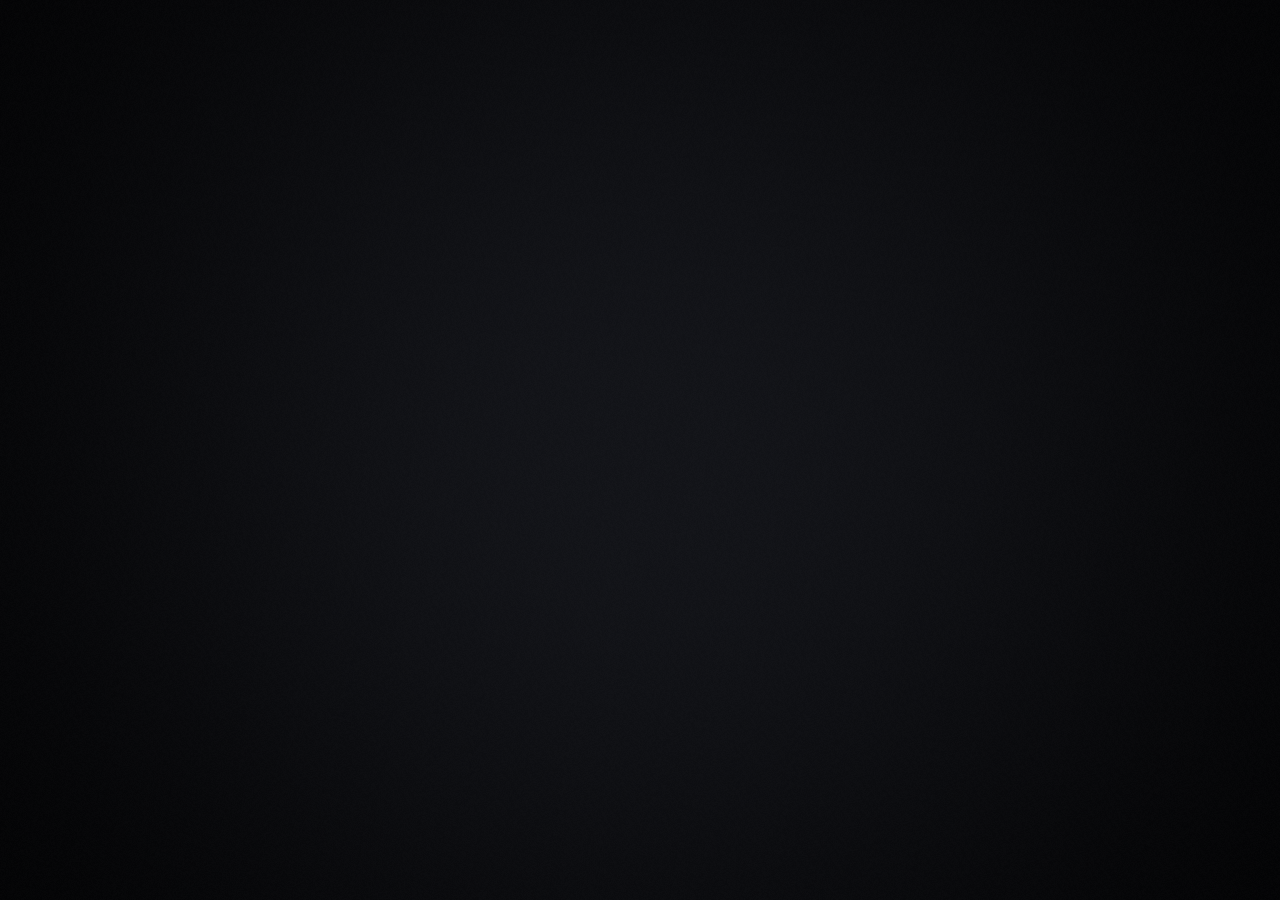
==== commit 75226e72: "Replace site with a live milk splash animation Milk flies at the viewer in perspective, smashes agai" ====
--- a/index.html
+++ b/index.html
@@ -3,720 +3,882 @@
 <head>
 <meta charset="utf-8">
 <meta name="viewport" content="width=device-width, initial-scale=1, viewport-fit=cover">
-<title>Der neue Tesla Roadster</title>
-<meta name="description" content="Fan-Seite zum neuen Tesla Roadster, enthüllt am 15. Oktober 2026.">
-<link rel="stylesheet" href="fonts/fonts.css">
+<meta name="theme-color" content="#0b0c10">
+<title>Eliah</title>
 <style>
-  /* Look: Nacht, Asphalt, ein weißes Auto im Scheinwerferlicht. Ruhige Flächen, harte Kanten wie beim Cybertruck. */
-  :root {
-    color-scheme: dark;
-    --bg: #07080a;
-    --panel: #101216;
-    --line: rgba(255, 255, 255, .08);
-    --fg: #eef0f2;
-    --muted: #8b939c;
-    --red: #e31937;
-    --ice: #9fd8ff;
-    --gold: #d8b46a;
-    --font-display: "Michroma", "Eurostile", "Arial Black", sans-serif;
-    --font-body: "Inter", system-ui, -apple-system, "Segoe UI", sans-serif;
-  }
-  * { box-sizing: border-box; }
-  html { -webkit-text-size-adjust: 100%; scroll-behavior: smooth; }
-  body { margin: 0; background: var(--bg); color: var(--fg); font-family: var(--font-body); font-size: 1.06rem; line-height: 1.6; overflow-x: hidden; }
-  button { font: inherit; color: inherit; }
-  :focus-visible { outline: 2px solid var(--ice); outline-offset: 3px; }
-  .wrap { max-width: 1120px; margin: 0 auto; padding: 0 max(20px, env(safe-area-inset-left, 0px)); }
-  h2 { font-family: var(--font-display); font-weight: 400; font-size: clamp(1.6rem, 4vw, 2.6rem); line-height: 1.2; margin: 0 0 14px; letter-spacing: .02em; }
-  .kicker { font-size: .78rem; letter-spacing: .3em; text-transform: uppercase; color: var(--red); margin: 0 0 12px; }
-  .intro { color: var(--muted); max-width: 60ch; margin: 0 0 36px; }
-  section.block { padding: clamp(80px, 12vw, 140px) 0; position: relative; }
-
-  /* ---------- Hero ---------- */
-  .hero { position: relative; height: 100svh; min-height: 560px; overflow: hidden; background: radial-gradient(ellipse at 50% 70%, #151a22 0%, var(--bg) 65%); }
-  #stars, #fx { position: absolute; inset: 0; width: 100%; height: 100%; pointer-events: none; }
-  #fx { z-index: 4; }
-  .floor {
-    position: absolute; left: -50%; right: -50%; bottom: -10%; height: 48%;
-    background-image: linear-gradient(rgba(159, 216, 255, .22) 1px, transparent 1px), linear-gradient(90deg, rgba(159, 216, 255, .22) 1px, transparent 1px);
-    background-size: 70px 70px;
-    transform: perspective(380px) rotateX(62deg); transform-origin: 50% 0;
-    -webkit-mask-image: linear-gradient(to bottom, transparent, #000 35%); mask-image: linear-gradient(to bottom, transparent, #000 35%);
-    animation: floorRun .9s linear infinite;
-  }
-  .hero.landed .floor { animation-duration: 6s; }
-  @keyframes floorRun { to { background-position: 0 70px; } }
-  .horizon { position: absolute; left: 0; right: 0; top: 52%; height: 2px; background: linear-gradient(90deg, transparent, rgba(159, 216, 255, .7), transparent); box-shadow: 0 0 40px 6px rgba(159, 216, 255, .25); }
-  .spot { position: absolute; left: 50%; top: 66%; width: 90vw; height: 22vh; transform: translate(-50%, -50%); background: radial-gradient(ellipse, rgba(255, 255, 255, .16), transparent 65%); opacity: 0; transition: opacity 1s ease; }
-  .hero.landed .spot { opacity: 1; }
-  .car-hero { position: absolute; left: 50%; top: 66%; width: min(84vw, 780px); z-index: 3; transform: translate(-50%, -50%); will-change: transform; }
-  .car-hero svg { display: block; width: 100%; height: auto; overflow: visible; }
-  .shadow { position: absolute; left: 50%; top: calc(66% + min(84vw, 780px) * .1); width: min(70vw, 640px); height: 34px; transform: translate(-50%, -50%) scale(.2); border-radius: 50%; background: radial-gradient(ellipse, rgba(0, 0, 0, .85), transparent 70%); opacity: 0; z-index: 2; }
-  .title { position: absolute; left: 0; right: 0; top: 13%; text-align: center; z-index: 5; pointer-events: none; }
-  .title .pre { font-size: .8rem; letter-spacing: .5em; text-transform: uppercase; color: var(--muted); opacity: 0; }
-  .title h1 { margin: 10px 0 0; font-family: var(--font-display); font-weight: 400; font-size: clamp(2.6rem, 11vw, 8.5rem); line-height: 1; letter-spacing: .08em; }
-  .title h1 span { display: inline-block; opacity: 0; }
-  .hero.landed .title .pre { animation: fadeUp .8s ease .1s both; }
-  .hero.landed .title h1 span { animation: slam .7s cubic-bezier(.2, 1.6, .4, 1) both; animation-delay: calc(var(--i) * 60ms + .15s); }
-  @keyframes slam { 0% { opacity: 0; transform: translateY(-80px) scale(2.2); filter: blur(12px); text-shadow: -8px 0 var(--red), 8px 0 var(--ice); } 60% { opacity: 1; filter: none; text-shadow: -4px 0 var(--red), 4px 0 var(--ice); } 100% { opacity: 1; transform: none; text-shadow: none; } }
-  @keyframes fadeUp { from { opacity: 0; transform: translateY(16px); } to { opacity: 1; transform: none; } }
-  .stat-live { position: absolute; left: 0; right: 0; bottom: 7%; z-index: 5; text-align: center; opacity: 0; }
-  .hero.landed .stat-live { animation: fadeUp .8s ease 1s both; }
-  .stat-live .num { font-family: var(--font-display); font-size: clamp(2rem, 6vw, 3.4rem); color: #fff; text-shadow: 0 0 30px rgba(159, 216, 255, .6); }
-  .stat-live .lbl { display: block; font-size: .78rem; letter-spacing: .25em; text-transform: uppercase; color: var(--muted); }
-  .scroll-hint { position: absolute; left: 50%; bottom: 18px; width: 22px; height: 36px; margin-left: -11px; border: 2px solid rgba(255, 255, 255, .3); border-radius: 12px; z-index: 5; opacity: 0; }
-  .scroll-hint::after { content: ""; position: absolute; left: 50%; top: 7px; width: 4px; height: 8px; margin-left: -2px; border-radius: 2px; background: #fff; animation: wheel 1.6s ease infinite; }
-  .hero.landed .scroll-hint { animation: fadeUp .6s ease 2.2s both; }
-  @keyframes wheel { 0% { transform: translateY(0); opacity: 1; } 100% { transform: translateY(12px); opacity: 0; } }
-  .hero.shake { animation: shake .5s cubic-bezier(.36, .07, .19, .97); }
-  @keyframes shake { 10%, 90% { transform: translate(-2px, 1px); } 20%, 80% { transform: translate(5px, -3px); } 30%, 50%, 70% { transform: translate(-9px, 4px); } 40%, 60% { transform: translate(9px, -2px); } }
-  .headlight { opacity: 0; transition: opacity .2s; }
-  .hero.landed .headlight { animation: blink 1.2s ease .2s both; }
-  @keyframes blink { 0%, 20%, 40% { opacity: 0; } 10%, 30%, 100% { opacity: 1; } }
-  .beam { position: absolute; top: 66%; left: 50%; width: 60vw; height: 160px; transform-origin: 0 50%; transform: translate(min(36vw, 330px), -40%); background: linear-gradient(90deg, rgba(255, 255, 255, .28), transparent 80%); clip-path: polygon(0 45%, 100% 0, 100% 100%, 0 55%); opacity: 0; z-index: 1; pointer-events: none; }
-  .hero.landed .beam { animation: blink 1.2s ease .2s both; }
-
-  /* ---------- Einblenden beim Scrollen ---------- */
-  .reveal { opacity: 0; transform: translateY(40px); transition: opacity .9s ease, transform .9s cubic-bezier(.2, .9, .3, 1); }
-  .reveal.in { opacity: 1; transform: none; }
-
-  /* ---------- Zahlen ---------- */
-  .stats { display: grid; grid-template-columns: repeat(4, minmax(0, 1fr)); gap: 1px; background: var(--line); border: 1px solid var(--line); }
-  .stat { background: var(--bg); padding: 30px 22px; }
-  .stat .v { font-family: var(--font-display); font-size: clamp(1.7rem, 3.6vw, 2.6rem); line-height: 1.1; white-space: nowrap; }
-  .stat .v small { font-size: .45em; color: var(--muted); margin-left: 4px; }
-  .stat .d { color: var(--muted); font-size: .92rem; margin-top: 10px; }
-
-  /* ---------- Drag-Rennen ---------- */
-  .race { border: 1px solid var(--line); background: var(--panel); padding: 24px clamp(14px, 3vw, 28px); }
-  .lane { display: grid; grid-template-columns: 150px minmax(0, 1fr) 82px; gap: 16px; align-items: center; padding: 12px 0; border-bottom: 1px dashed var(--line); }
-  .lane:last-of-type { border-bottom: 0; }
-  .lane .name { font-family: var(--font-display); font-size: .85rem; letter-spacing: .06em; }
-  .lane .name small { display: block; font-family: var(--font-body); color: var(--muted); font-size: .78rem; letter-spacing: 0; }
-  .track { position: relative; height: 46px; background: repeating-linear-gradient(90deg, transparent 0 38px, rgba(255, 255, 255, .06) 38px 40px); border-right: 3px solid var(--red); }
-  .track .mini { position: absolute; left: 0; top: 50%; width: 110px; transform: translate(0, -50%); }
-  .track .mini svg { width: 100%; height: auto; display: block; }
-  .track .trail { position: absolute; left: 0; top: 50%; height: 3px; width: 0; margin-top: 4px; background: linear-gradient(90deg, transparent, var(--ice)); opacity: .8; }
-  .lane .time { font-family: var(--font-display); font-size: 1rem; text-align: right; font-variant-numeric: tabular-nums; }
-  .lane.won .time { color: var(--ice); text-shadow: 0 0 18px rgba(159, 216, 255, .8); }
-  .race-foot { display: flex; flex-wrap: wrap; gap: 14px; justify-content: space-between; align-items: center; margin-top: 18px; color: var(--muted); font-size: .88rem; }
-  .btn { padding: 12px 22px; border: 1px solid rgba(255, 255, 255, .25); background: none; cursor: pointer; letter-spacing: .14em; text-transform: uppercase; font-size: .8rem; transition: background .2s, border-color .2s; }
-  .btn:hover { background: rgba(255, 255, 255, .08); border-color: #fff; }
-  .btn.red { border-color: var(--red); background: var(--red); }
-  .btn.red:hover { background: #ff2a49; }
-
-  /* ---------- Versionen ---------- */
-  .trims { display: grid; grid-template-columns: repeat(3, minmax(0, 1fr)); gap: 20px; perspective: 1000px; }
-  .trim { position: relative; padding: 28px 24px 26px; background: linear-gradient(160deg, #171a20, #0c0e11); border: 1px solid var(--line); transform-style: preserve-3d; transition: transform .15s ease-out, border-color .3s; overflow: hidden; }
-  .trim:hover { border-color: rgba(255, 255, 255, .25); }
-  .trim::after { content: ""; position: absolute; inset: 0; background: radial-gradient(circle at var(--mx, 50%) var(--my, 0%), rgba(255, 255, 255, .12), transparent 55%); pointer-events: none; }
-  .trim .tag { font-size: .72rem; letter-spacing: .25em; text-transform: uppercase; color: var(--muted); }
-  .trim h3 { font-family: var(--font-display); font-weight: 400; font-size: 1.5rem; margin: 8px 0 18px; }
-  .trim .big { font-family: var(--font-display); font-size: 2.2rem; line-height: 1; }
-  .trim .big small { font-size: .38em; color: var(--muted); display: block; margin-top: 8px; font-family: var(--font-body); letter-spacing: .05em; }
-  .trim ul { list-style: none; padding: 0; margin: 22px 0 0; display: grid; gap: 8px; color: #c3c8ce; font-size: .95rem; }
-  .trim li::before { content: "— "; color: var(--red); }
-  .trim.rocket { border-color: rgba(227, 25, 55, .45); }
-  .trim.rocket .big { color: #fff; text-shadow: 0 0 22px rgba(227, 25, 55, .7); }
-  .gauge { display: block; width: 100%; height: 8px; margin-top: 18px; background: rgba(255, 255, 255, .08); overflow: hidden; }
-  .gauge i { display: block; height: 100%; width: 0; background: linear-gradient(90deg, var(--red), #ff6a7d); transition: width 1.4s cubic-bezier(.2, .9, .3, 1); }
-
-  /* ---------- Fliegen ---------- */
-  .fly { display: grid; grid-template-columns: minmax(0, 1.1fr) minmax(0, 1fr); gap: clamp(28px, 5vw, 60px); align-items: center; }
-  .fly-stage { position: relative; aspect-ratio: 4 / 3; border: 1px solid var(--line); background: radial-gradient(ellipse at 50% 85%, #1b222c, #0a0b0d 70%); overflow: hidden; }
-  .fly-stage .ground { position: absolute; left: 0; right: 0; bottom: 0; height: 22%; background: linear-gradient(#14181e, #0b0d10); border-top: 1px solid rgba(159, 216, 255, .25); }
-  .fly-stage canvas { position: absolute; inset: 0; width: 100%; height: 100%; }
-  .fly-car { position: absolute; left: 50%; bottom: 22%; width: 74%; transform: translate(-50%, 0); will-change: transform; }
-  .fly-car svg { display: block; width: 100%; height: auto; overflow: visible; }
-  .fly-buttons { position: absolute; left: 14px; bottom: 14px; display: flex; gap: 8px; z-index: 2; }
-  .fly-buttons .btn { background: rgba(7, 8, 10, .7); padding: 9px 14px; }
-  .facts { list-style: none; margin: 0; padding: 0; display: grid; gap: 18px; }
-  .facts li { padding-left: 18px; border-left: 2px solid var(--red); }
-  .facts b { display: block; font-family: var(--font-display); font-weight: 400; font-size: .95rem; letter-spacing: .04em; margin-bottom: 2px; }
-  .facts span { color: var(--muted); font-size: .95rem; }
-
-  /* ---------- Design ---------- */
-  .design { display: grid; grid-template-columns: repeat(3, minmax(0, 1fr)); gap: 1px; background: var(--line); border: 1px solid var(--line); }
-  .design div { background: var(--bg); padding: 26px 22px; }
-  .design b { display: block; font-family: var(--font-display); font-weight: 400; font-size: .95rem; margin-bottom: 6px; }
-  .design span { color: var(--muted); font-size: .94rem; }
-
-  /* ---------- Zeitleiste ---------- */
-  .timeline { position: relative; margin: 0; padding: 0 0 0 34px; list-style: none; }
-  .timeline::before { content: ""; position: absolute; left: 8px; top: 6px; bottom: 6px; width: 2px; background: var(--line); }
-  .timeline .bar { position: absolute; left: 8px; top: 6px; width: 2px; height: 0; background: linear-gradient(var(--ice), var(--red)); box-shadow: 0 0 12px rgba(159, 216, 255, .6); transition: height .2s linear; }
-  .timeline li { position: relative; padding: 0 0 34px; }
-  .timeline li::before { content: ""; position: absolute; left: -32px; top: 7px; width: 14px; height: 14px; border-radius: 50%; background: var(--bg); border: 2px solid var(--muted); transition: border-color .3s, box-shadow .3s; }
-  .timeline li.lit::before { border-color: var(--ice); box-shadow: 0 0 14px var(--ice); }
-  .timeline .when { font-family: var(--font-display); font-size: .9rem; color: var(--ice); }
-  .timeline .what { color: #c3c8ce; }
-  .timeline li.future .when { color: var(--red); }
-
-  /* ---------- Reservierung ---------- */
-  .reserve { display: grid; grid-template-columns: repeat(3, minmax(0, 1fr)); gap: 20px; }
-  .reserve div { border: 1px solid var(--line); padding: 26px 22px; background: var(--panel); }
-  .reserve .v { font-family: var(--font-display); font-size: 1.9rem; }
-  .reserve span { color: var(--muted); font-size: .94rem; }
-
-  footer { border-top: 1px solid var(--line); padding: 40px 0 60px; color: var(--muted); font-size: .88rem; }
-  footer a { color: #c3c8ce; }
-
-  @media (max-width: 860px) {
-    .stats { grid-template-columns: repeat(2, minmax(0, 1fr)); }
-    .trims, .reserve, .design { grid-template-columns: minmax(0, 1fr); }
-    .fly { grid-template-columns: minmax(0, 1fr); }
-    .lane { grid-template-columns: 96px minmax(0, 1fr) 64px; gap: 10px; }
-    .track .mini { width: 74px; }
-  }
-  @media (prefers-reduced-motion: reduce) {
-    *, *::before, *::after { animation-duration: .01ms !important; animation-delay: 0s !important; transition-duration: .01ms !important; }
-    html { scroll-behavior: auto; }
-  }
-
-  /* ---------- 3D-Ansicht ---------- */
-  .viewer { position: relative; aspect-ratio: 16 / 9; min-height: 380px; border: 1px solid var(--line); background: #07080a; overflow: hidden; }
-  .viewer canvas { position: absolute; inset: 0; width: 100%; height: 100%; display: block; cursor: grab; touch-action: none; }
-  .viewer canvas:active { cursor: grabbing; }
-  .viewer-ui { position: absolute; left: 14px; bottom: 14px; display: flex; flex-wrap: wrap; gap: 8px; z-index: 2; }
-  .viewer-ui .btn { background: rgba(7, 8, 10, .7); padding: 9px 14px; }
-  .viewer-ui .btn.on { border-color: var(--ice); color: var(--ice); }
-  .viewer-msg { position: absolute; inset: 0; display: grid; place-items: center; color: var(--muted); font-size: .9rem; letter-spacing: .2em; text-transform: uppercase; pointer-events: none; transition: opacity .6s; }
-  .viewer-hint { position: absolute; right: 14px; top: 12px; color: var(--muted); font-size: .78rem; letter-spacing: .15em; text-transform: uppercase; pointer-events: none; }
-  @media (max-width: 860px) { .viewer { aspect-ratio: 4 / 5; } }
+  html, body {
+    margin: 0;
+    height: 100%;
+    overflow: hidden;
+    background: #0b0c10;
+    overscroll-behavior: none;
+  }
+  canvas {
+    position: fixed;
+    inset: 0;
+    width: 100vw;
+    height: 100vh;
+    height: 100dvh;
+    display: block;
+    touch-action: none;
+  }
+  body.no-webgl { background: #f6f3ec; }
 </style>
-<script type="importmap">{ "imports": { "three": "./vendor/three.module.js", "three/addons/controls/OrbitControls.js": "./vendor/OrbitControls.js", "three/addons/environments/RoomEnvironment.js": "./vendor/RoomEnvironment.js" } }</script>
 </head>
 <body>
-
-<!-- Das Auto, einmal gezeichnet und überall wiederverwendet. Seitenansicht, Front rechts. -->
-<svg width="0" height="0" style="position:absolute" aria-hidden="true">
-  <defs>
-    <!-- Lack „Ano White“: oben hell, unter der Kante dunkler -->
-    <linearGradient id="paint" x1="0" y1="80" x2="0" y2="225" gradientUnits="userSpaceOnUse">
-      <stop offset="0" stop-color="#ffffff"/><stop offset=".45" stop-color="#eef0f1"/><stop offset=".62" stop-color="#d4d8dc"/><stop offset="1" stop-color="#7d848c"/>
-    </linearGradient>
-    <linearGradient id="paintLow" x1="0" y1="170" x2="0" y2="225" gradientUnits="userSpaceOnUse">
-      <stop offset="0" stop-color="#b9bfc5"/><stop offset="1" stop-color="#6c737b"/>
-    </linearGradient>
-    <linearGradient id="sheen" x1="0" y1="0" x2="1" y2="0">
-      <stop offset="0" stop-color="#fff" stop-opacity="0"/><stop offset=".5" stop-color="#fff" stop-opacity=".75"/><stop offset="1" stop-color="#fff" stop-opacity="0"/>
-    </linearGradient>
-    <linearGradient id="glass" x1="360" y1="88" x2="700" y2="134" gradientUnits="userSpaceOnUse">
-      <stop offset="0" stop-color="#5a3f12"/><stop offset=".35" stop-color="#c9973d"/><stop offset=".6" stop-color="#f3d892"/><stop offset="1" stop-color="#7a5418"/>
-    </linearGradient>
-    <linearGradient id="carbon" x1="0" y1="0" x2="0" y2="1">
-      <stop offset="0" stop-color="#2b3037"/><stop offset="1" stop-color="#0c0e11"/>
-    </linearGradient>
-    <radialGradient id="tire" cx="0" cy="0" r="54" gradientUnits="userSpaceOnUse">
-      <stop offset=".78" stop-color="#1d2025"/><stop offset=".9" stop-color="#2a2e34"/><stop offset="1" stop-color="#060708"/>
-    </radialGradient>
-    <radialGradient id="disc" cx="0" cy="0" r="34" gradientUnits="userSpaceOnUse">
-      <stop offset=".3" stop-color="#3a3f45"/><stop offset=".85" stop-color="#8f969d"/><stop offset="1" stop-color="#5b6168"/>
-    </radialGradient>
-    <linearGradient id="spokeG" x1="-10" y1="-40" x2="10" y2="0" gradientUnits="userSpaceOnUse">
-      <stop offset="0" stop-color="#f4f6f8"/><stop offset="1" stop-color="#8d949b"/>
-    </linearGradient>
-    <filter id="glow" x="-50%" y="-200%" width="200%" height="500%"><feGaussianBlur stdDeviation="4" result="b"/><feMerge><feMergeNode in="b"/><feMergeNode in="b"/><feMergeNode in="SourceGraphic"/></feMerge></filter>
-    <clipPath id="bodyClip"><path d="M968 164 L585 82 L44 140 L40 206 L70 224 L930 224 L962 210 Z"/></clipPath>
-
-    <!-- Ein Rad, um (0,0) gezeichnet: Reifen, Bremsscheibe, roter Sattel, fünf Doppelspeichen -->
-    <path id="spoke" d="M-3.5 -10 L-10 -40.5 L-3 -41.5 L0 -16 L3 -41.5 L10 -40.5 L3.5 -10 Z" fill="url(#spokeG)"/>
-    <g id="wheel">
-      <circle r="54" fill="url(#tire)"/>
-      <circle r="43" fill="#0b0d10"/>
-      <circle r="34" fill="url(#disc)"/>
-      <circle r="34" fill="none" stroke="#2b3036" stroke-width="1" stroke-dasharray="2 4"/>
-      <path d="M17 -33 A37 37 0 0 1 37 -3 L28 -2 A28 28 0 0 0 13 -25 Z" fill="#d81e35"/>
-      <use href="#spoke"/><use href="#spoke" transform="rotate(72)"/><use href="#spoke" transform="rotate(144)"/><use href="#spoke" transform="rotate(216)"/><use href="#spoke" transform="rotate(288)"/>
-      <circle r="42" fill="none" stroke="#b7bec5" stroke-width="2.5"/>
-      <circle r="45.5" fill="none" stroke="#000" stroke-opacity=".6" stroke-width="2"/>
-      <circle r="10" fill="#d5dade"/><circle r="4.5" fill="#2a2e33"/>
-    </g>
-
-    <symbol id="car" viewBox="0 0 1000 300">
-      <!-- Grundform: ein Keil, von der Nase gerade zum Dachpunkt, dann gerade zum Heck -->
-      <path d="M968 164 L585 82 L44 140 L40 206 L70 224 L930 224 L962 210 Z" fill="url(#paint)"/>
-      <g clip-path="url(#bodyClip)">
-        <!-- Unterer Teil unter der Kante dunkler -->
-        <path d="M0 172 L1000 202 L1000 260 L0 260 Z" fill="url(#paintLow)"/>
-        <!-- Spiegelung des Himmels als schräger Lichtstreifen -->
-        <path d="M600 60 L700 60 L520 260 L420 260 Z" fill="url(#sheen)" opacity=".55"/>
-        <path d="M150 60 L190 60 L70 260 L30 260 Z" fill="url(#sheen)" opacity=".35"/>
-        <!-- Kohlefaser-Schweller -->
-        <path d="M60 212 L940 218 L930 230 L60 230 Z" fill="url(#carbon)"/>
-      </g>
-      <!-- Scharfe Kanten -->
-      <path d="M44 172 L962 200" stroke="#fff" stroke-width="1.6" opacity=".9"/>
-      <path d="M44 173.5 L962 201.5" stroke="#5f666e" stroke-width="1" opacity=".55"/>
-      <path d="M968 164 L585 82 L44 140" stroke="#fff" stroke-width="2.2" fill="none" stroke-linejoin="round"/>
-      <!-- Scheiben: goldgetönt wie ein Raumanzug-Visier -->
-      <path d="M736 125 L588 89 L360 110 L430 131 L700 135 Z" fill="url(#glass)"/>
-      <path d="M736 125 L588 89 L360 110 L430 131 L700 135 Z" fill="none" stroke="#1b1408" stroke-width="2.5" stroke-linejoin="round"/>
-      <!-- Kopfstützen schimmern durch -->
-      <path d="M470 113 Q478 100 492 103 L494 126 L474 127 Z" fill="#2a1d08" opacity=".45"/>
-      <path d="M548 106 Q556 94 570 97 L572 124 L552 125 Z" fill="#2a1d08" opacity=".35"/>
-      <path d="M600 92 L670 110 L520 100 Z" fill="#fff" opacity=".35"/>
-      <!-- Tür und Kamera statt Spiegel -->
-      <path d="M680 137 L668 214 M432 132 L444 214" stroke="#41474e" stroke-width="1.2" opacity=".55"/>
-      <path d="M716 130 L740 127 L738 134 L718 136 Z" fill="#15181c"/>
-      <!-- Luftschlitz vor dem Hinterrad -->
-      <path d="M318 176 L410 164 L414 178 L330 190 Z" fill="#0d0f12"/>
-      <path d="M326 186 L410 175" stroke="#3b4148" stroke-width="1"/>
-      <!-- Radhäuser: eckig wie beim Cybertruck, mit schwarzer Blende -->
-      <path d="M137 228 L160 147 L270 147 L293 228 Z" fill="#07080a"/>
-      <path d="M702 228 L725 147 L835 147 L858 228 Z" fill="#07080a"/>
-      <path d="M131 226 L155 143 L275 143 L299 226" fill="none" stroke="#1c2025" stroke-width="7" stroke-linejoin="round"/>
-      <path d="M696 226 L720 143 L840 143 L864 226" fill="none" stroke="#1c2025" stroke-width="7" stroke-linejoin="round"/>
-      <use href="#wheel" x="215" y="208"/>
-      <use href="#wheel" x="780" y="208"/>
-      <!-- Front: Splitter und Lichtleiste -->
-      <path d="M884 224 L975 214 L978 220 L890 230 Z" fill="#111418"/>
-      <path class="headlight" d="M906 190 L964 180" stroke="#eaf6ff" stroke-width="4" stroke-linecap="round" filter="url(#glow)"/>
-      <!-- Heck: durchgehendes Rücklicht, Diffusor, zwei Kaltgas-Düsen -->
-      <path d="M43 146 L44 163" stroke="#ff2340" stroke-width="6" stroke-linecap="round" filter="url(#glow)"/>
-      <path d="M44 140 L310 112" stroke="#ff2340" stroke-width="1.6" opacity=".8"/>
-      <path d="M40 206 L118 214 L112 230 L54 228 Z" fill="#101317"/>
-      <path d="M62 214 L60 228 M78 216 L76 229 M94 217 L92 229" stroke="#2f353c" stroke-width="2"/>
-      <g fill="#14171b" stroke="#454c54" stroke-width="2"><ellipse cx="40" cy="178" rx="5" ry="8"/><ellipse cx="40" cy="196" rx="5" ry="7"/></g>
-    </symbol>
-  </defs>
-</svg>
-
-<header class="hero" id="hero">
-  <canvas id="stars" aria-hidden="true"></canvas>
-  <div class="horizon"></div>
-  <div class="floor"></div>
-  <div class="spot"></div>
-  <div class="beam"></div>
-  <div class="shadow" id="shadow"></div>
-  <div class="car-hero" id="hero-car"><svg viewBox="0 0 1000 300" role="img" aria-label="Der neue Tesla Roadster, Seitenansicht"><use href="#car"/></svg></div>
-  <canvas id="fx" aria-hidden="true"></canvas>
-  <div class="title">
-    <div class="pre">Tesla · enthüllt am 15. Oktober 2026</div>
-    <h1 aria-label="Roadster"><span style="--i:0">R</span><span style="--i:1">O</span><span style="--i:2">A</span><span style="--i:3">D</span><span style="--i:4">S</span><span style="--i:5">T</span><span style="--i:6">E</span><span style="--i:7">R</span></h1>
-  </div>
-  <div class="stat-live"><span class="num" id="live">0,00 s</span><span class="lbl">0–60 mph bei der Vorführung</span></div>
-  <div class="scroll-hint" aria-hidden="true"></div>
-</header>
-
-<main>
-  <section class="block" id="sec-3d">
-    <div class="wrap">
-      <p class="kicker reveal">In 3D</p>
-      <h2 class="reveal">Dreh ihn selbst</h2>
-      <p class="intro reveal">Ziehen zum Drehen, Mausrad oder zwei Finger zum Zoomen. Frei nachgebaut, kein offizielles Modell.</p>
-      <div class="viewer reveal" id="viewer">
-        <canvas id="c3d" aria-label="Drehbares 3D-Modell des Roadsters"></canvas>
-        <div class="viewer-msg" id="msg3d">3D wird geladen …</div>
-        <div class="viewer-hint" aria-hidden="true">↻ ziehen</div>
-        <div class="viewer-ui">
-          <button class="btn" id="b3-flip" type="button">Kickflip</button>
-          <button class="btn" id="b3-track" type="button">Track Mode</button>
-          <button class="btn on" id="b3-lights" type="button">Licht</button>
-        </div>
-      </div>
-    </div>
-  </section>
-
-  <section class="block">
-    <div class="wrap">
-      <p class="kicker reveal">Die Zahlen</p>
-      <h2 class="reveal">Schneller als alles auf der Straße</h2>
-      <p class="intro reveal">Alle Werte sind Angaben von Tesla. Unabhängig gemessen hat sie noch niemand.</p>
-      <div class="stats reveal">
-        <div class="stat"><div class="v">&lt; <span class="count" data-to="0.59" data-dec="2">0</span><small>s</small></div><div class="d">0–60 mph (0–97 km/h) in der stärksten Version „Rocket“</div></div>
-        <div class="stat"><div class="v">&gt; <span class="count" data-to="370" data-dec="0">0</span><small>km/h</small></div><div class="d">Spitze, über 230 mph (Rocket)</div></div>
-        <div class="stat"><div class="v">&gt; <span class="count" data-to="480" data-dec="0">0</span><small>km</small></div><div class="d">Reichweite, über 300 Meilen</div></div>
-        <div class="stat"><div class="v"><span class="count" data-to="2028" data-dec="0" data-plain>0</span></div><div class="d">geplanter Produktionsstart laut Elon Musk</div></div>
-      </div>
-    </div>
-  </section>
-
-  <section class="block" id="race-sec">
-    <div class="wrap">
-      <p class="kicker reveal">Drag-Rennen</p>
-      <h2 class="reveal">Von 0 auf 60 mph</h2>
-      <p class="intro reveal">Die drei Versionen gegeneinander, dazu das Versprechen von 2017. Gezeigt in doppelter Zeitlupe, sonst sieht man nichts.</p>
-      <div class="race reveal" id="race">
-        <div class="lane" data-t="0.59"><div class="name">Rocket<small>unter 0,59 s</small></div><div class="track"><div class="trail"></div><div class="mini"><svg viewBox="0 0 1000 300"><use href="#car"/></svg></div></div><div class="time">0,00</div></div>
-        <div class="lane" data-t="0.9"><div class="name">Thrust<small>unter 0,9 s</small></div><div class="track"><div class="trail"></div><div class="mini"><svg viewBox="0 0 1000 300"><use href="#car"/></svg></div></div><div class="time">0,00</div></div>
-        <div class="lane" data-t="1.6"><div class="name">Performance<small>unter 1,6 s</small></div><div class="track"><div class="trail"></div><div class="mini"><svg viewBox="0 0 1000 300"><use href="#car"/></svg></div></div><div class="time">0,00</div></div>
-        <div class="lane" data-t="1.9"><div class="name">2017<small>damals versprochen: 1,9 s</small></div><div class="track"><div class="trail"></div><div class="mini" style="opacity:.55"><svg viewBox="0 0 1000 300"><use href="#car"/></svg></div></div><div class="time">0,00</div></div>
-        <div class="race-foot"><span>Zum Vergleich: Bei der Vorführung zeigte die Anzeige 0,81 s.</span><button class="btn red" id="race-btn" type="button">Nochmal starten</button></div>
-      </div>
-    </div>
-  </section>
-
-  <section class="block">
-    <div class="wrap">
-      <p class="kicker reveal">Drei Versionen</p>
-      <h2 class="reveal">Performance, Thrust, Rocket</h2>
-      <p class="intro reveal">Thrust und Rocket sind Aufrüstungen auf das Grundauto. Je mehr Düsen, desto wilder.</p>
-      <div class="trims">
-        <article class="trim reveal">
-          <div class="tag">Straße</div><h3>Performance</h3>
-          <div class="big">&lt; 1,6 s<small>0–60 mph</small></div>
-          <span class="gauge"><i style="--w:37%"></i></span>
-          <ul><li>Zwei Sitze</li><li>Aktive Aerodynamik</li><li>Saug-System für Bodenhaftung</li><li>Reservierung möglich</li></ul>
-        </article>
-        <article class="trim reveal">
-          <div class="tag">Rennstrecke</div><h3>Thrust</h3>
-          <div class="big">&lt; 0,9 s<small>0–60 mph</small></div>
-          <span class="gauge"><i style="--w:66%"></i></span>
-          <ul><li>Zwei Sitze</li><li>Kaltgas-Düsen am Heck</li><li>Limitierte Auflage</li></ul>
-        </article>
-        <article class="trim rocket reveal">
-          <div class="tag">Nur auf Einladung</div><h3>Rocket</h3>
-          <div class="big">&lt; 0,59 s<small>0–60 mph · über 230 mph Spitze</small></div>
-          <span class="gauge"><i style="--w:100%"></i></span>
-          <ul><li>Ein Sitz</li><li>Düsen rundum: hebt ab und dreht sich</li><li>Nicht für die öffentliche Straße zugelassen</li></ul>
-        </article>
-      </div>
-    </div>
-  </section>
-
-  <section class="block">
-    <div class="wrap fly">
-      <div class="fly-stage reveal" id="stage">
-        <canvas id="stage-fx" aria-hidden="true"></canvas>
-        <div class="ground"></div>
-        <div class="fly-car" id="fly-car"><svg viewBox="0 0 1000 300" role="img" aria-label="Roadster mit Düsen"><use href="#car"/></svg></div>
-        <div class="fly-buttons"><button class="btn" id="btn-hover" type="button">Abheben</button><button class="btn" id="btn-flip" type="button">Kickflip</button></div>
-      </div>
-      <div>
-        <p class="kicker reveal">Kann er fliegen?</p>
-        <h2 class="reveal">Ein bisschen, mit Druckluft</h2>
-        <ul class="facts">
-          <li class="reveal"><b>Kaltgas-Düsen</b><span>Statt Raketenfeuer strömt gespeichertes Gas aus. Damit springt das Auto und kann sich sogar überschlagen.</span></li>
-          <li class="reveal"><b>Gas in Kohlefaser-Tanks</b><span>Das Gas steckt in umwickelten Drucktanks. Mehr Gas bedeutet mehr „Flugzeit“.</span></li>
-          <li class="reveal"><b>4- bis 5-mal stärker als die Reifen</b><span>So viel Kraft sollen die Düsen laut Tesla erzeugen.</span></li>
-          <li class="reveal"><b>Kopfüber an der Decke</b><span>Lüfter saugen Luft unter dem Auto weg. Das soll es sogar im Stand kopfüber halten.</span></li>
-          <li class="reveal"><b>Track Mode</b><span>Das Auto senkt sich ab und fährt Flügel aus. Abtrieb laut Tesla „fast wie in der Formel 1“.</span></li>
-        </ul>
-      </div>
-    </div>
-  </section>
-
-  <section class="block">
-    <div class="wrap">
-      <p class="kicker reveal">Design</p>
-      <h2 class="reveal">Wie ein Kampfjet in Weiß</h2>
-      <p class="intro reveal">Tesla nennt als Vorbilder die Aufklärer SR-71 und F-35. Die Formensprache kommt vom Cybertruck.</p>
-      <div class="design reveal">
-        <div><b>Ano White</b><span>Neue weiße Lackierung, glatte Flächen, Aerodynamik bündig eingebaut.</span></div>
-        <div><b>Goldene Scheiben</b><span>Getönt wie das Visier eines Raumanzugs.</span></div>
-        <div><b>Licht</b><span>Versteckte Scheinwerfer und ein Rücklicht über die ganze Breite.</span></div>
-        <div><b>Lenkjoch</b><span>Steer-by-Wire ohne Lenksäule, dazu ein Touchscreen und zwei kleine Anzeigen.</span></div>
-        <div><b>Leichtbau</b><span>Magnesium, Titan und Kohlefaser. Fester Sitz und Handbedienung sparen Gewicht.</span></div>
-        <div><b>Zwei Sitze, höchstens</b><span>2017 waren noch vier versprochen. Der Rocket hat nur einen.</span></div>
-      </div>
-    </div>
-  </section>
-
-  <section class="block">
-    <div class="wrap">
-      <p class="kicker reveal">Zeitleiste</p>
-      <h2 class="reveal">Neun Jahre Warten</h2>
-      <ol class="timeline" id="timeline">
-        <span class="bar" id="tl-bar"></span>
-        <li><div class="when">November 2017</div><div class="what">Erster Prototyp. Versprochen: 1,9 s, über 250 mph, 620 Meilen Reichweite, vier Sitze.</div></li>
-        <li><div class="when">2020</div><div class="what">Geplanter Produktionsstart. Er kommt nicht.</div></li>
-        <li><div class="when">2026</div><div class="what">Die Vorführung wird mehrmals verschoben: April, Ende April, August, 1. Oktober.</div></li>
-        <li><div class="when">15. Oktober 2026</div><div class="what">Enthüllung im Livestream, mit Stunts und Kickflip. Anzeige beim Start: 0,81 s.</div></li>
-        <li class="future"><div class="when">2028</div><div class="what">„2028, actually“: Produktion laut Musk. Ein Preis steht noch nicht fest.</div></li>
-      </ol>
-    </div>
-  </section>
-
-  <section class="block">
-    <div class="wrap">
-      <p class="kicker reveal">Reservieren</p>
-      <h2 class="reveal">Was es kostet, ist offen</h2>
-      <p class="intro reveal">Für die Performance-Version kann man wieder reservieren. Einen Kaufpreis nennt Tesla für keine Version.</p>
-      <div class="reserve">
-        <div class="reveal"><div class="v">5.000 $</div><span>sofort fällig, laut Tesla voll erstattbar</span></div>
-        <div class="reveal"><div class="v">+ 45.000 $</div><span>innerhalb von 10 Tagen, sonst verfällt die Reservierung</span></div>
-        <div class="reveal"><div class="v">? $</div><span>Endpreis unbekannt. Kritiker rechnen eher mit über einer Million.</span></div>
-      </div>
-    </div>
-  </section>
-</main>
-
-<footer>
-  <div class="wrap">
-    Fan-Seite, keine offizielle Seite von Tesla. Die Zeichnung ist frei nachempfunden. Schriften: Michroma und Inter, lokal eingebunden, SIL Open Font License (<a href="fonts/OFL-Michroma.txt">Lizenz</a>, <a href="fonts/OFL-Inter.txt">Lizenz</a>). Alle Leistungsdaten sind Angaben von Tesla, Stand 17. Oktober 2026.<br>
-    Quellen: <a href="https://electrek.co/2026/10/15/tesla-unveils-cyberfied-new-roadster-kickflip/" rel="noopener">Electrek, 15.10.2026</a> ·
-    <a href="https://www.cnbc.com/video/2026/10/16/tesla-unveils-its-next-generation-roadster-flying-car.html" rel="noopener">CNBC, 16.10.2026</a>
-  </div>
-</footer>
-
+<canvas id="milk"></canvas>
 <script>
-(() => {
-  const reduceMotion = window.matchMedia("(prefers-reduced-motion: reduce)").matches;
-  const $ = (id) => document.getElementById(id);
-  const clamp01 = (u) => Math.max(0, Math.min(1, u));
-  const easeInOut = (u) => u < 0.5 ? 4 * u * u * u : 1 - Math.pow(-2 * u + 2, 3) / 2;
-  const easeOut = (u) => 1 - Math.pow(1 - u, 3);
-  const lerp = (a, b, u) => a + (b - a) * u;
-  const fmt = (v, d) => v.toFixed(d).replace(".", ",");
-
-  /* ---------- Partikel (Düsen-Dampf, Staub, Funken) ---------- */
-  function particles(canvas) {
-    const ctx = canvas.getContext("2d");
-    const P = { ctx, list: [], W: 0, H: 0 };
-    P.size = () => {
-      const r = canvas.getBoundingClientRect(), dpr = Math.min(window.devicePixelRatio || 1, 2);
-      P.W = r.width; P.H = r.height; canvas.width = r.width * dpr; canvas.height = r.height * dpr; ctx.setTransform(dpr, 0, 0, dpr, 0, 0);
+'use strict';
+
+// Milk pour: a 2D Navier-Stokes fluid simulation (stable fluids on the GPU).
+// The "dye" field is milk thickness; it is rendered as a glossy liquid surface.
+
+const canvas = document.getElementById('milk');
+const DPR = Math.min(window.devicePixelRatio || 1, 2);
+const isSmall = Math.min(window.innerWidth, window.innerHeight) < 600;
+
+const config = {
+  SIM_RES: 128,
+  DYE_RES: isSmall ? 640 : 1024,
+  PRESSURE_ITERATIONS: 20,
+  PRESSURE: 0.8,
+  CURL: 10,
+  VELOCITY_DISSIPATION: 0.22,
+};
+
+resizeCanvas();
+const context = getWebGLContext(canvas);
+if (!context) {
+  document.body.classList.add('no-webgl');
+} else {
+  run(context.gl, context.ext);
+}
+
+function resizeCanvas() {
+  const w = Math.floor(canvas.clientWidth * DPR);
+  const h = Math.floor(canvas.clientHeight * DPR);
+  if (canvas.width !== w || canvas.height !== h) {
+    canvas.width = w;
+    canvas.height = h;
+    return true;
+  }
+  return false;
+}
+
+function getWebGLContext(canvas) {
+  const params = { alpha: false, depth: false, stencil: false, antialias: false, preserveDrawingBuffer: false, powerPreference: 'high-performance' };
+  let gl = canvas.getContext('webgl2', params);
+  const isWebGL2 = !!gl;
+  if (!isWebGL2) gl = canvas.getContext('webgl', params) || canvas.getContext('experimental-webgl', params);
+  if (!gl) return null;
+
+  let halfFloat, linear;
+  if (isWebGL2) {
+    gl.getExtension('EXT_color_buffer_float');
+    linear = true;
+  } else {
+    halfFloat = gl.getExtension('OES_texture_half_float');
+    linear = !!gl.getExtension('OES_texture_half_float_linear');
+    if (!halfFloat) return null;
+  }
+  const type = isWebGL2 ? gl.HALF_FLOAT : halfFloat.HALF_FLOAT_OES;
+
+  let rg, r;
+  if (isWebGL2) {
+    rg = getSupportedFormat(gl, gl.RG16F, gl.RG, type);
+    r = getSupportedFormat(gl, gl.R16F, gl.RED, type);
+  } else {
+    rg = r = getSupportedFormat(gl, gl.RGBA, gl.RGBA, type);
+  }
+  if (!rg || !r) return null;
+  return { gl, ext: { type, rg, r, linear } };
+}
+
+function getSupportedFormat(gl, internalFormat, format, type) {
+  if (!supportRenderTextureFormat(gl, internalFormat, format, type)) {
+    if (internalFormat === gl.R16F) return getSupportedFormat(gl, gl.RG16F, gl.RG, type);
+    if (internalFormat === gl.RG16F) return getSupportedFormat(gl, gl.RGBA16F, gl.RGBA, type);
+    return null;
+  }
+  return { internalFormat, format };
+}
+
+function supportRenderTextureFormat(gl, internalFormat, format, type) {
+  const texture = gl.createTexture();
+  gl.bindTexture(gl.TEXTURE_2D, texture);
+  gl.texParameteri(gl.TEXTURE_2D, gl.TEXTURE_MIN_FILTER, gl.NEAREST);
+  gl.texParameteri(gl.TEXTURE_2D, gl.TEXTURE_MAG_FILTER, gl.NEAREST);
+  gl.texParameteri(gl.TEXTURE_2D, gl.TEXTURE_WRAP_S, gl.CLAMP_TO_EDGE);
+  gl.texParameteri(gl.TEXTURE_2D, gl.TEXTURE_WRAP_T, gl.CLAMP_TO_EDGE);
+  gl.texImage2D(gl.TEXTURE_2D, 0, internalFormat, 4, 4, 0, format, type, null);
+  const fbo = gl.createFramebuffer();
+  gl.bindFramebuffer(gl.FRAMEBUFFER, fbo);
+  gl.framebufferTexture2D(gl.FRAMEBUFFER, gl.COLOR_ATTACHMENT0, gl.TEXTURE_2D, texture, 0);
+  const ok = gl.checkFramebufferStatus(gl.FRAMEBUFFER) === gl.FRAMEBUFFER_COMPLETE;
+  gl.bindFramebuffer(gl.FRAMEBUFFER, null);
+  gl.deleteFramebuffer(fbo);
+  gl.deleteTexture(texture);
+  return ok;
+}
+
+function run(gl, ext) {
+  // ---------- shaders ----------
+  const baseVertex = `
+    precision highp float;
+    attribute vec2 aPosition;
+    varying vec2 vUv, vL, vR, vT, vB;
+    uniform vec2 texelSize;
+    void main () {
+      vUv = aPosition * 0.5 + 0.5;
+      vL = vUv - vec2(texelSize.x, 0.0);
+      vR = vUv + vec2(texelSize.x, 0.0);
+      vT = vUv + vec2(0.0, texelSize.y);
+      vB = vUv - vec2(0.0, texelSize.y);
+      gl_Position = vec4(aPosition, 0.0, 1.0);
+    }`;
+
+  const copyShader = `
+    precision mediump float;
+    varying vec2 vUv;
+    uniform sampler2D uTexture;
+    void main () { gl_FragColor = texture2D(uTexture, vUv); }`;
+
+  const clearShader = `
+    precision mediump float;
+    varying vec2 vUv;
+    uniform sampler2D uTexture;
+    uniform float value;
+    void main () { gl_FragColor = value * texture2D(uTexture, vUv); }`;
+
+  const splatShader = `
+    precision highp float;
+    varying vec2 vUv;
+    uniform sampler2D uTarget;
+    uniform vec2 scale;
+    uniform vec3 color;
+    uniform vec2 point;
+    uniform float radius;
+    void main () {
+      vec2 p = (vUv - point) * scale;
+      vec3 splat = exp(-dot(p, p) / radius) * color;
+      gl_FragColor = vec4(texture2D(uTarget, vUv).xyz + splat, 1.0);
+    }`;
+
+  // a droplet in flight, stretched along its direction of motion (drawn additively)
+  const dropShader = `
+    precision highp float;
+    varying vec2 vUv;
+    uniform vec2 scale;
+    uniform vec2 point;
+    uniform vec2 dir;
+    uniform float radius;
+    uniform float stretch;
+    uniform float amount;
+    void main () {
+      vec2 p = (vUv - point) * scale;
+      float a = dot(p, dir) / stretch;
+      float b = dot(p, vec2(-dir.y, dir.x));
+      gl_FragColor = vec4(exp(-(a * a + b * b) / radius) * amount, 0.0, 0.0, 1.0);
+    }`;
+
+  const advectionShader = `
+    precision highp float;
+    varying vec2 vUv;
+    uniform sampler2D uVelocity;
+    uniform sampler2D uSource;
+    uniform vec2 texelSize;
+    uniform vec2 dyeTexelSize;
+    uniform float dt;
+    uniform float dissipation;
+    vec4 bilerp (sampler2D sam, vec2 uv, vec2 tsize) {
+      vec2 st = uv / tsize - 0.5;
+      vec2 iuv = floor(st);
+      vec2 fuv = fract(st);
+      vec4 a = texture2D(sam, (iuv + vec2(0.5, 0.5)) * tsize);
+      vec4 b = texture2D(sam, (iuv + vec2(1.5, 0.5)) * tsize);
+      vec4 c = texture2D(sam, (iuv + vec2(0.5, 1.5)) * tsize);
+      vec4 d = texture2D(sam, (iuv + vec2(1.5, 1.5)) * tsize);
+      return mix(mix(a, b, fuv.x), mix(c, d, fuv.x), fuv.y);
+    }
+    void main () {
+    #ifdef MANUAL_FILTERING
+      vec2 coord = vUv - dt * bilerp(uVelocity, vUv, texelSize).xy * texelSize;
+      vec4 result = bilerp(uSource, coord, dyeTexelSize);
+    #else
+      vec2 coord = vUv - dt * texture2D(uVelocity, vUv).xy * texelSize;
+      vec4 result = texture2D(uSource, coord);
+    #endif
+      gl_FragColor = result / (1.0 + dissipation * dt);
+    }`;
+
+  const divergenceShader = `
+    precision mediump float;
+    varying vec2 vUv, vL, vR, vT, vB;
+    uniform sampler2D uVelocity;
+    void main () {
+      float L = texture2D(uVelocity, vL).x;
+      float R = texture2D(uVelocity, vR).x;
+      float T = texture2D(uVelocity, vT).y;
+      float B = texture2D(uVelocity, vB).y;
+      vec2 C = texture2D(uVelocity, vUv).xy;
+      if (vL.x < 0.0) { L = -C.x; }
+      if (vR.x > 1.0) { R = -C.x; }
+      if (vT.y > 1.0) { T = -C.y; }
+      if (vB.y < 0.0) { B = -C.y; }
+      gl_FragColor = vec4(0.5 * (R - L + T - B), 0.0, 0.0, 1.0);
+    }`;
+
+  const curlShader = `
+    precision mediump float;
+    varying vec2 vUv, vL, vR, vT, vB;
+    uniform sampler2D uVelocity;
+    void main () {
+      float L = texture2D(uVelocity, vL).y;
+      float R = texture2D(uVelocity, vR).y;
+      float T = texture2D(uVelocity, vT).x;
+      float B = texture2D(uVelocity, vB).x;
+      gl_FragColor = vec4(0.5 * (R - L - T + B), 0.0, 0.0, 1.0);
+    }`;
+
+  const vorticityShader = `
+    precision highp float;
+    varying vec2 vUv, vL, vR, vT, vB;
+    uniform sampler2D uVelocity;
+    uniform sampler2D uCurl;
+    uniform float curl;
+    uniform float dt;
+    void main () {
+      float L = texture2D(uCurl, vL).x;
+      float R = texture2D(uCurl, vR).x;
+      float T = texture2D(uCurl, vT).x;
+      float B = texture2D(uCurl, vB).x;
+      float C = texture2D(uCurl, vUv).x;
+      vec2 force = 0.5 * vec2(abs(T) - abs(B), abs(R) - abs(L));
+      force /= length(force) + 0.0001;
+      force *= curl * C;
+      force.y *= -1.0;
+      vec2 vel = texture2D(uVelocity, vUv).xy + force * dt;
+      gl_FragColor = vec4(clamp(vel, -1000.0, 1000.0), 0.0, 1.0);
+    }`;
+
+  // Milk is heavier than the "air" around it: thickness pulls the flow downwards.
+  const gravityShader = `
+    precision highp float;
+    varying vec2 vUv;
+    uniform sampler2D uVelocity;
+    uniform sampler2D uDye;
+    uniform float gravity;
+    uniform float dt;
+    void main () {
+      vec2 vel = texture2D(uVelocity, vUv).xy;
+      float d = clamp(texture2D(uDye, vUv).x, 0.0, 1.4);
+      vel.y -= gravity * d * dt;
+      gl_FragColor = vec4(vel, 0.0, 1.0);
+    }`;
+
+  const pressureShader = `
+    precision mediump float;
+    varying vec2 vUv, vL, vR, vT, vB;
+    uniform sampler2D uPressure;
+    uniform sampler2D uDivergence;
+    void main () {
+      float L = texture2D(uPressure, vL).x;
+      float R = texture2D(uPressure, vR).x;
+      float T = texture2D(uPressure, vT).x;
+      float B = texture2D(uPressure, vB).x;
+      float div = texture2D(uDivergence, vUv).x;
+      gl_FragColor = vec4((L + R + B + T - div) * 0.25, 0.0, 0.0, 1.0);
+    }`;
+
+  const gradientSubtractShader = `
+    precision mediump float;
+    varying vec2 vUv, vL, vR, vT, vB;
+    uniform sampler2D uPressure;
+    uniform sampler2D uVelocity;
+    void main () {
+      float L = texture2D(uPressure, vL).x;
+      float R = texture2D(uPressure, vR).x;
+      float T = texture2D(uPressure, vT).x;
+      float B = texture2D(uPressure, vB).x;
+      vec2 vel = texture2D(uVelocity, vUv).xy - vec2(R - L, T - B);
+      gl_FragColor = vec4(vel, 0.0, 1.0);
+    }`;
+
+  // Wetting: milk creeps outward along its own edge with a noisy, organic front,
+  // and over-thick spots slowly relax back to a level surface.
+  const spreadShader = `
+    precision highp float;
+    varying vec2 vUv;
+    uniform sampler2D uSource;
+    uniform vec2 texelSize;
+    uniform float amount;
+    uniform float reach;
+    uniform float relax;
+    uniform float time;
+    uniform float aspect;
+    float hash (vec2 p) { return fract(sin(dot(p, vec2(127.1, 311.7))) * 43758.5453); }
+    float noise (vec2 p) {
+      vec2 i = floor(p), f = fract(p);
+      f = f * f * (3.0 - 2.0 * f);
+      return mix(mix(hash(i), hash(i + vec2(1.0, 0.0)), f.x),
+                 mix(hash(i + vec2(0.0, 1.0)), hash(i + vec2(1.0, 1.0)), f.x), f.y);
+    }
+    void main () {
+      vec2 o = texelSize * 1.6;
+      float c = texture2D(uSource, vUv).x;
+      float m = max(max(texture2D(uSource, vUv + vec2(o.x, 0.0)).x, texture2D(uSource, vUv - vec2(o.x, 0.0)).x),
+                    max(texture2D(uSource, vUv + vec2(0.0, o.y)).x, texture2D(uSource, vUv - vec2(0.0, o.y)).x));
+      vec2 k = o * 0.7071;
+      m = max(m, max(max(texture2D(uSource, vUv + k).x, texture2D(uSource, vUv - k).x),
+                     max(texture2D(uSource, vUv + vec2(k.x, -k.y)).x, texture2D(uSource, vUv + vec2(-k.x, k.y)).x)));
+      vec2 p = vUv * vec2(aspect, 1.0);
+      float n = noise(p * 7.0 + vec2(time * 0.21, -time * 0.17)) * 0.65 + noise(p * 23.0 - time * 0.4) * 0.35;
+      float grown = m * (reach + (1.0 - reach) * n);
+      float d = c + max(grown - c, 0.0) * amount * (0.35 + 0.65 * n);
+      d -= max(d - 1.0, 0.0) * relax;
+      gl_FragColor = vec4(clamp(d, 0.0, 2.0), 0.0, 0.0, 1.0);
+    }`;
+
+  const displayShader = `
+    precision highp float;
+    varying vec2 vUv;
+    uniform sampler2D uDye;
+    uniform sampler2D uFly;
+    uniform sampler2D uVelocity;
+    uniform vec2 dyeTexel;
+    uniform vec2 resolution;
+    uniform vec2 shake;
+    uniform float time;
+    float H (vec2 uv) {
+      // thick milk levels out: compress the height so only edges and real waves catch light
+      float d = smoothstep(0.0, 1.25, max(texture2D(uDye, uv).x, texture2D(uFly, uv).x)) * 1.25;
+      vec2 v = texture2D(uVelocity, uv).xy;
+      return d + length(v) * 0.0007;
+    }
+    float hash (vec2 p) { return fract(sin(dot(p, vec2(12.9898, 78.233))) * 43758.5453); }
+    void main () {
+      float aspect = resolution.x / resolution.y;
+      vec2 uv = vUv + shake;
+      vec2 e = dyeTexel * 1.75;
+      float c = max(texture2D(uDye, uv).x, texture2D(uFly, uv).x);
+      float hl = H(uv - vec2(e.x, 0.0));
+      float hr = H(uv + vec2(e.x, 0.0));
+      float hb = H(uv - vec2(0.0, e.y));
+      float ht = H(uv + vec2(0.0, e.y));
+      vec3 n = normalize(vec3((hl - hr) * 2.6, (hb - ht) * 2.6, 1.0));
+
+      // dark table underneath, with a soft contact shadow cast by the milk
+      vec2 q = uv - 0.5;
+      q.x *= aspect;
+      vec3 bg = mix(vec3(0.075, 0.08, 0.098), vec3(0.016, 0.017, 0.022), smoothstep(0.05, 0.95, length(q)));
+      float sh = texture2D(uDye, uv + vec2(0.006 / aspect, 0.011)).x;
+      bg *= 1.0 - 0.6 * smoothstep(0.04, 0.7, sh);
+      bg += (hash(vUv * resolution + fract(time) * 91.0) - 0.5) * 0.014;
+
+      // milk surface
+      float cover = smoothstep(0.1, 0.3, c);
+      float thick = smoothstep(0.12, 1.0, c);
+      vec3 base = mix(vec3(0.74, 0.79, 0.86), vec3(0.985, 0.978, 0.955), thick);
+      vec3 L = normalize(vec3(-0.45, 0.6, 0.66));
+      vec3 V = vec3(0.0, 0.0, 1.0);
+      float dif = clamp(dot(n, L), 0.0, 1.0);
+      vec3 col = base * (0.6 + 0.48 * dif);
+      // creamy subsurface glow in the thin rim
+      col += vec3(0.05, 0.06, 0.08) * (1.0 - thick) * cover;
+      // highlights: key light plus a broad soft window reflection
+      vec3 Hv = normalize(L + V);
+      float spec = pow(max(dot(n, Hv), 0.0), 120.0) * 1.1;
+      vec3 R = reflect(-V, n);
+      float win = smoothstep(0.18, 0.42, dot(R.xy, normalize(vec2(-0.5, 0.75))));
+      float fres = pow(1.0 - n.z, 1.4);
+      col += spec + win * 0.22 + fres * vec3(0.18, 0.2, 0.24);
+      // occlusion in the troughs
+      col *= 1.0 - 0.18 * clamp((1.0 - n.z) * 3.0, 0.0, 1.0) * (1.0 - dif);
+
+      vec3 color = mix(bg, col, cover);
+      gl_FragColor = vec4(color, 1.0);
+    }`;
+
+  // ---------- GL plumbing ----------
+  function compile(type, source, keywords) {
+    if (keywords) source = keywords.map(k => '#define ' + k + '\n').join('') + source;
+    const shader = gl.createShader(type);
+    gl.shaderSource(shader, source);
+    gl.compileShader(shader);
+    if (!gl.getShaderParameter(shader, gl.COMPILE_STATUS)) console.error(gl.getShaderInfoLog(shader));
+    return shader;
+  }
+
+  const vertexShader = compile(gl.VERTEX_SHADER, baseVertex);
+
+  function program(fragmentSource, keywords) {
+    const p = gl.createProgram();
+    gl.attachShader(p, vertexShader);
+    gl.attachShader(p, compile(gl.FRAGMENT_SHADER, fragmentSource, keywords));
+    gl.bindAttribLocation(p, 0, 'aPosition');
+    gl.linkProgram(p);
+    if (!gl.getProgramParameter(p, gl.LINK_STATUS)) console.error(gl.getProgramInfoLog(p));
+    const uniforms = {};
+    const count = gl.getProgramParameter(p, gl.ACTIVE_UNIFORMS);
+    for (let i = 0; i < count; i++) {
+      const name = gl.getActiveUniform(p, i).name;
+      uniforms[name] = gl.getUniformLocation(p, name);
+    }
+    return { u: uniforms, bind() { gl.useProgram(p); } };
+  }
+
+  const copyProgram = program(copyShader);
+  const clearProgram = program(clearShader);
+  const splatProgram = program(splatShader);
+  const dropProgram = program(dropShader);
+  const advectionProgram = program(advectionShader, ext.linear ? null : ['MANUAL_FILTERING']);
+  const divergenceProgram = program(divergenceShader);
+  const curlProgram = program(curlShader);
+  const vorticityProgram = program(vorticityShader);
+  const gravityProgram = program(gravityShader);
+  const pressureProgram = program(pressureShader);
+  const gradientProgram = program(gradientSubtractShader);
+  const spreadProgram = program(spreadShader);
+  const displayProgram = program(displayShader);
+
+  gl.bindBuffer(gl.ARRAY_BUFFER, gl.createBuffer());
+  gl.bufferData(gl.ARRAY_BUFFER, new Float32Array([-1, -1, -1, 1, 1, 1, 1, -1]), gl.STATIC_DRAW);
+  gl.bindBuffer(gl.ELEMENT_ARRAY_BUFFER, gl.createBuffer());
+  gl.bufferData(gl.ELEMENT_ARRAY_BUFFER, new Uint16Array([0, 1, 2, 0, 2, 3]), gl.STATIC_DRAW);
+  gl.vertexAttribPointer(0, 2, gl.FLOAT, false, 0, 0);
+  gl.enableVertexAttribArray(0);
+
+  function blit(target) {
+    if (target == null) {
+      gl.viewport(0, 0, gl.drawingBufferWidth, gl.drawingBufferHeight);
+      gl.bindFramebuffer(gl.FRAMEBUFFER, null);
+    } else {
+      gl.viewport(0, 0, target.width, target.height);
+      gl.bindFramebuffer(gl.FRAMEBUFFER, target.fbo);
+    }
+    gl.drawElements(gl.TRIANGLES, 6, gl.UNSIGNED_SHORT, 0);
+  }
+
+  function createFBO(w, h, fmt, filter) {
+    gl.activeTexture(gl.TEXTURE0);
+    const texture = gl.createTexture();
+    gl.bindTexture(gl.TEXTURE_2D, texture);
+    gl.texParameteri(gl.TEXTURE_2D, gl.TEXTURE_MIN_FILTER, filter);
+    gl.texParameteri(gl.TEXTURE_2D, gl.TEXTURE_MAG_FILTER, filter);
+    gl.texParameteri(gl.TEXTURE_2D, gl.TEXTURE_WRAP_S, gl.CLAMP_TO_EDGE);
+    gl.texParameteri(gl.TEXTURE_2D, gl.TEXTURE_WRAP_T, gl.CLAMP_TO_EDGE);
+    gl.texImage2D(gl.TEXTURE_2D, 0, fmt.internalFormat, w, h, 0, fmt.format, ext.type, null);
+    const fbo = gl.createFramebuffer();
+    gl.bindFramebuffer(gl.FRAMEBUFFER, fbo);
+    gl.framebufferTexture2D(gl.FRAMEBUFFER, gl.COLOR_ATTACHMENT0, gl.TEXTURE_2D, texture, 0);
+    gl.viewport(0, 0, w, h);
+    gl.clearColor(0, 0, 0, 1);
+    gl.clear(gl.COLOR_BUFFER_BIT);
+    return {
+      texture, fbo, width: w, height: h, texelSizeX: 1 / w, texelSizeY: 1 / h,
+      attach(id) {
+        gl.activeTexture(gl.TEXTURE0 + id);
+        gl.bindTexture(gl.TEXTURE_2D, texture);
+        return id;
+      },
     };
-    P.puff = (x, y, vx, vy, opt = {}) => P.list.push({ x, y, vx, vy, r: opt.r || 6, grow: opt.grow || 0.5, life: 1, decay: opt.decay || 0.025, color: opt.color || "220,240,255", drag: opt.drag || 0.95, g: opt.g || 0 });
-    P.step = (dt) => {
-      ctx.clearRect(0, 0, P.W, P.H);
-      const k = dt / 16;
-      P.list = P.list.filter((p) => p.life > 0);
-      for (const p of P.list) {
-        p.vx *= Math.pow(p.drag, k); p.vy = p.vy * Math.pow(p.drag, k) + p.g * k;
-        p.x += p.vx * k; p.y += p.vy * k; p.r += p.grow * k; p.life -= p.decay * k;
-        const g = ctx.createRadialGradient(p.x, p.y, 0, p.x, p.y, p.r);
-        g.addColorStop(0, `rgba(${p.color},${0.55 * p.life})`); g.addColorStop(1, `rgba(${p.color},0)`);
-        ctx.fillStyle = g; ctx.beginPath(); ctx.arc(p.x, p.y, p.r, 0, Math.PI * 2); ctx.fill();
+  }
+
+  function createDoubleFBO(w, h, fmt, filter) {
+    let a = createFBO(w, h, fmt, filter);
+    let b = createFBO(w, h, fmt, filter);
+    return {
+      width: w, height: h, texelSizeX: 1 / w, texelSizeY: 1 / h,
+      get read() { return a; },
+      set read(v) { a = v; },
+      get write() { return b; },
+      set write(v) { b = v; },
+      swap() { const t = a; a = b; b = t; },
+    };
+  }
+
+  function resizeFBO(target, w, h, fmt, filter) {
+    const next = createFBO(w, h, fmt, filter);
+    copyProgram.bind();
+    gl.uniform2f(copyProgram.u.texelSize, 1 / w, 1 / h);
+    gl.uniform1i(copyProgram.u.uTexture, target.attach(0));
+    blit(next);
+    return next;
+  }
+
+  function resizeDoubleFBO(target, w, h, fmt, filter) {
+    if (target.width === w && target.height === h) return target;
+    target.read = resizeFBO(target.read, w, h, fmt, filter);
+    target.write = createFBO(w, h, fmt, filter);
+    target.width = w; target.height = h;
+    target.texelSizeX = 1 / w; target.texelSizeY = 1 / h;
+    return target;
+  }
+
+  function getResolution(res) {
+    let aspect = gl.drawingBufferWidth / gl.drawingBufferHeight;
+    if (aspect < 1) aspect = 1 / aspect;
+    const min = Math.round(res);
+    const max = Math.round(res * aspect);
+    return gl.drawingBufferWidth > gl.drawingBufferHeight ? { width: max, height: min } : { width: min, height: max };
+  }
+
+  let dye, fly, velocity, divergence, curl, pressure;
+  function initFramebuffers() {
+    const sim = getResolution(config.SIM_RES);
+    const dyeRes = getResolution(config.DYE_RES);
+    const filter = ext.linear ? gl.LINEAR : gl.NEAREST;
+    gl.disable(gl.BLEND);
+    if (!dye) dye = createDoubleFBO(dyeRes.width, dyeRes.height, ext.r, filter);
+    else dye = resizeDoubleFBO(dye, dyeRes.width, dyeRes.height, ext.r, filter);
+    fly = createFBO(dyeRes.width, dyeRes.height, ext.r, filter);
+    if (!velocity) velocity = createDoubleFBO(sim.width, sim.height, ext.rg, filter);
+    else velocity = resizeDoubleFBO(velocity, sim.width, sim.height, ext.rg, filter);
+    divergence = createFBO(sim.width, sim.height, ext.r, gl.NEAREST);
+    curl = createFBO(sim.width, sim.height, ext.r, gl.NEAREST);
+    pressure = createDoubleFBO(sim.width, sim.height, ext.r, gl.NEAREST);
+  }
+  initFramebuffers();
+
+  // ---------- simulation ----------
+  function splatScale() {
+    const a = canvas.width / canvas.height;
+    return a > 1 ? [a, 1] : [1, 1 / a];
+  }
+
+  // x, y in uv (0..1, y up); dx, dy in sim texels per second; amount = milk thickness added
+  function splat(x, y, dx, dy, amount, radius) {
+    const s = splatScale();
+    splatProgram.bind();
+    gl.uniform2f(splatProgram.u.texelSize, velocity.texelSizeX, velocity.texelSizeY);
+    gl.uniform2f(splatProgram.u.scale, s[0], s[1]);
+    gl.uniform2f(splatProgram.u.point, x, y);
+    gl.uniform1f(splatProgram.u.radius, radius);
+    gl.uniform1i(splatProgram.u.uTarget, velocity.read.attach(0));
+    gl.uniform3f(splatProgram.u.color, dx, dy, 0);
+    blit(velocity.write);
+    velocity.swap();
+    if (amount !== 0) stamp(dye.read, x, y, 1, 0, radius, 1, amount);
+  }
+
+  // Additive gaussian drawn only inside its bounding box, so hundreds per frame stay cheap.
+  function stamp(target, x, y, dirX, dirY, radius, stretch, amount) {
+    const s = splatScale();
+    const extent = 3 * Math.sqrt(radius) * stretch;
+    const x0 = Math.floor((x - extent / s[0]) * target.width), x1 = Math.ceil((x + extent / s[0]) * target.width);
+    const y0 = Math.floor((y - extent / s[1]) * target.height), y1 = Math.ceil((y + extent / s[1]) * target.height);
+    if (x1 < 0 || y1 < 0 || x0 > target.width || y0 > target.height) return;
+    dropProgram.bind();
+    gl.uniform2f(dropProgram.u.texelSize, target.texelSizeX, target.texelSizeY);
+    gl.uniform2f(dropProgram.u.scale, s[0], s[1]);
+    gl.uniform2f(dropProgram.u.point, x, y);
+    gl.uniform2f(dropProgram.u.dir, dirX, dirY);
+    gl.uniform1f(dropProgram.u.radius, radius);
+    gl.uniform1f(dropProgram.u.stretch, stretch);
+    gl.uniform1f(dropProgram.u.amount, amount);
+    gl.bindFramebuffer(gl.FRAMEBUFFER, target.fbo);
+    gl.viewport(0, 0, target.width, target.height);
+    gl.enable(gl.BLEND);
+    gl.blendFunc(gl.ONE, gl.ONE);
+    gl.enable(gl.SCISSOR_TEST);
+    gl.scissor(x0, y0, x1 - x0, y1 - y0);
+    gl.drawElements(gl.TRIANGLES, 6, gl.UNSIGNED_SHORT, 0);
+    gl.disable(gl.SCISSOR_TEST);
+    gl.disable(gl.BLEND);
+  }
+
+  function step(dt, p) {
+    gl.disable(gl.BLEND);
+
+    curlProgram.bind();
+    gl.uniform2f(curlProgram.u.texelSize, velocity.texelSizeX, velocity.texelSizeY);
+    gl.uniform1i(curlProgram.u.uVelocity, velocity.read.attach(0));
+    blit(curl);
+
+    vorticityProgram.bind();
+    gl.uniform2f(vorticityProgram.u.texelSize, velocity.texelSizeX, velocity.texelSizeY);
+    gl.uniform1i(vorticityProgram.u.uVelocity, velocity.read.attach(0));
+    gl.uniform1i(vorticityProgram.u.uCurl, curl.attach(1));
+    gl.uniform1f(vorticityProgram.u.curl, config.CURL);
+    gl.uniform1f(vorticityProgram.u.dt, dt);
+    blit(velocity.write);
+    velocity.swap();
+
+    if (p.gravity > 0) {
+      gravityProgram.bind();
+      gl.uniform2f(gravityProgram.u.texelSize, velocity.texelSizeX, velocity.texelSizeY);
+      gl.uniform1i(gravityProgram.u.uVelocity, velocity.read.attach(0));
+      gl.uniform1i(gravityProgram.u.uDye, dye.read.attach(1));
+      gl.uniform1f(gravityProgram.u.gravity, p.gravity);
+      gl.uniform1f(gravityProgram.u.dt, dt);
+      blit(velocity.write);
+      velocity.swap();
+    }
+
+    divergenceProgram.bind();
+    gl.uniform2f(divergenceProgram.u.texelSize, velocity.texelSizeX, velocity.texelSizeY);
+    gl.uniform1i(divergenceProgram.u.uVelocity, velocity.read.attach(0));
+    blit(divergence);
+
+    clearProgram.bind();
+    gl.uniform1i(clearProgram.u.uTexture, pressure.read.attach(0));
+    gl.uniform1f(clearProgram.u.value, config.PRESSURE);
+    blit(pressure.write);
+    pressure.swap();
+
+    pressureProgram.bind();
+    gl.uniform2f(pressureProgram.u.texelSize, velocity.texelSizeX, velocity.texelSizeY);
+    gl.uniform1i(pressureProgram.u.uDivergence, divergence.attach(0));
+    for (let i = 0; i < config.PRESSURE_ITERATIONS; i++) {
+      gl.uniform1i(pressureProgram.u.uPressure, pressure.read.attach(1));
+      blit(pressure.write);
+      pressure.swap();
+    }
+
+    gradientProgram.bind();
+    gl.uniform2f(gradientProgram.u.texelSize, velocity.texelSizeX, velocity.texelSizeY);
+    gl.uniform1i(gradientProgram.u.uPressure, pressure.read.attach(0));
+    gl.uniform1i(gradientProgram.u.uVelocity, velocity.read.attach(1));
+    blit(velocity.write);
+    velocity.swap();
+
+    advectionProgram.bind();
+    gl.uniform2f(advectionProgram.u.texelSize, velocity.texelSizeX, velocity.texelSizeY);
+    if (!ext.linear) gl.uniform2f(advectionProgram.u.dyeTexelSize, velocity.texelSizeX, velocity.texelSizeY);
+    const velocityId = velocity.read.attach(0);
+    gl.uniform1i(advectionProgram.u.uVelocity, velocityId);
+    gl.uniform1i(advectionProgram.u.uSource, velocityId);
+    gl.uniform1f(advectionProgram.u.dt, dt);
+    gl.uniform1f(advectionProgram.u.dissipation, config.VELOCITY_DISSIPATION);
+    blit(velocity.write);
+    velocity.swap();
+
+    if (!ext.linear) gl.uniform2f(advectionProgram.u.dyeTexelSize, dye.texelSizeX, dye.texelSizeY);
+    gl.uniform1i(advectionProgram.u.uVelocity, velocity.read.attach(0));
+    gl.uniform1i(advectionProgram.u.uSource, dye.read.attach(1));
+    gl.uniform1f(advectionProgram.u.dissipation, 0);
+    blit(dye.write);
+    dye.swap();
+
+    spreadProgram.bind();
+    gl.uniform2f(spreadProgram.u.texelSize, dye.texelSizeX, dye.texelSizeY);
+    gl.uniform1i(spreadProgram.u.uSource, dye.read.attach(0));
+    gl.uniform1f(spreadProgram.u.amount, p.spread);
+    gl.uniform1f(spreadProgram.u.reach, p.reach);
+    gl.uniform1f(spreadProgram.u.relax, p.relax);
+    gl.uniform1f(spreadProgram.u.time, p.time);
+    gl.uniform1f(spreadProgram.u.aspect, canvas.width / canvas.height);
+    blit(dye.write);
+    dye.swap();
+  }
+
+  function render(time, shakeX, shakeY) {
+    displayProgram.bind();
+    gl.uniform2f(displayProgram.u.texelSize, dye.texelSizeX, dye.texelSizeY);
+    gl.uniform1i(displayProgram.u.uDye, dye.read.attach(0));
+    gl.uniform1i(displayProgram.u.uVelocity, velocity.read.attach(1));
+    gl.uniform1i(displayProgram.u.uFly, fly.attach(2));
+    gl.uniform2f(displayProgram.u.dyeTexel, dye.texelSizeX, dye.texelSizeY);
+    gl.uniform2f(displayProgram.u.resolution, gl.drawingBufferWidth, gl.drawingBufferHeight);
+    gl.uniform2f(displayProgram.u.shake, shakeX, shakeY);
+    gl.uniform1f(displayProgram.u.time, time);
+    blit(null);
+  }
+
+  // ---------- milk flying at the viewer ----------
+  // Drops travel straight at the camera; the screen is a pane of glass at z = 1.
+  // X, Y: where the drop hits the glass, offset from the centre in short-side units.
+  const drops = [];
+  const toUv = (X, Y) => { const s = splatScale(); return [0.5 + X / s[0], 0.5 + Y / s[1]]; };
+
+  function addDrop(X, Y, rho, tLand, tStart) {
+    const zStart = rand(18, 26);
+    tStart = Math.min(tStart, tLand - 0.35);
+    drops.push({ X, Y, rho, tLand, speed: (zStart - 1) / (tLand - tStart), tStart, landed: false });
+  }
+
+  function createDrops() {
+    const s = splatScale();
+    const hx = s[0] / 2, hy = s[1] / 2;
+    const anywhere = () => [rand(-hx, hx) * 1.08, rand(-hy, hy) * 1.08];
+    // the main mass, a big wobbling glob dead ahead
+    addDrop(0, 0, 0.2, 1.0, 0.1);
+    for (let i = 0; i < 7; i++) {
+      const a = rand(0, Math.PI * 2), d = rand(0.05, 0.2);
+      addDrop(Math.cos(a) * d, Math.sin(a) * d, rand(0.07, 0.12), rand(0.96, 1.08), rand(0.05, 0.2));
+    }
+    // spray racing ahead of it
+    for (let i = 0; i < 16; i++) {
+      const [X, Y] = anywhere();
+      addDrop(X * 0.8, Y * 0.8, rand(0.012, 0.035), rand(0.5, 0.94), rand(0, 0.2));
+    }
+    // the trailing splash: fat drops all over the screen
+    for (let i = 0; i < 30; i++) {
+      const [X, Y] = anywhere();
+      addDrop(X, Y, rand(0.02, 0.075), rand(1.1, 2.3), rand(0.2, 0.9));
+    }
+    // fine mist
+    for (let i = 0; i < 40; i++) {
+      const [X, Y] = anywhere();
+      addDrop(X, Y, rand(0.004, 0.012), rand(0.55, 2.0), rand(0, 0.8));
+    }
+    drops.sort((a, b) => b.rho - a.rho);
+  }
+
+  function drawFly(t) {
+    gl.bindFramebuffer(gl.FRAMEBUFFER, fly.fbo);
+    gl.viewport(0, 0, fly.width, fly.height);
+    gl.clearColor(0, 0, 0, 1);
+    gl.clear(gl.COLOR_BUFFER_BIT);
+    for (const d of drops) {
+      if (d.landed || t < d.tStart) continue;
+      const z = 1 + (d.tLand - t) * d.speed;
+      const px = d.X / z, py = d.Y / z;
+      const rho = d.rho / z;
+      // perspective makes drops accelerate outward on screen: smear them along that motion
+      const vs = Math.hypot(d.X, d.Y) * d.speed / (z * z);
+      const stretch = 1 + Math.min(vs * 0.05, 1.6);
+      const len = Math.hypot(px, py);
+      const [ux, uy] = toUv(px, py);
+      if (len > 1e-5) stamp(fly, ux, uy, px / len, py / len, Math.pow(rho / 1.34, 2), stretch, 1.25);
+      else stamp(fly, ux, uy, 1, 0, Math.pow(rho / 1.34, 2), 1, 1.25);
+    }
+  }
+
+  // a drop hits the glass: it flattens out and throws a ring of spatter
+  function land(d) {
+    d.landed = true;
+    const [ux, uy] = toUv(d.X, d.Y);
+    const s = splatScale();
+    const len = Math.hypot(d.X, d.Y);
+    const ox = len > 0.01 ? d.X / len : 0, oy = len > 0.01 ? d.Y / len : 0;
+    const v = 250 + d.rho * 4500;
+    splat(ux, uy, ox * v * 0.35, oy * v * 0.35, 1.25, Math.pow(d.rho * 1.3 / 1.34, 2));
+    if (d.rho < 0.02) return;
+    // spikes shooting out of the impact, each ending in a bead, plus detached spatter
+    const n = d.rho > 0.1 ? 26 : Math.round(rand(4, 9));
+    const at = (r, a) => [ux + Math.cos(a) * r / s[0], uy + Math.sin(a) * r / s[1]];
+    for (let i = 0; i < n; i++) {
+      const a = rand(0, Math.PI * 2);
+      const len = d.rho * rand(0.25, 1.2);
+      const w = d.rho * rand(0.05, 0.11);
+      const sv = v * rand(0.4, 1.0);
+      const segments = 6;
+      for (let k = 0; k <= segments; k++) {
+        const f = k / segments;
+        const [x, y] = at(d.rho * 0.85 + len * f, a);
+        splat(x, y, Math.cos(a) * sv * f, Math.sin(a) * sv * f, 0.9, Math.pow(w * (1 - 0.55 * f), 2));
       }
-    };
-    P.size();
-    return P;
-  }
-
-  // Punkt im Auto (Koordinaten der Zeichnung 1000×300) auf den Bildschirm umrechnen
-  function carPoint(el, s, px, py) {
-    const w = el.offsetWidth, h = w * 0.3;
-    let lx = (px / 1000 - 0.5) * w * s.sc, ly = (py / 300 - 0.5) * h * s.sc * s.flip;
-    const c = Math.cos(s.rot), n = Math.sin(s.rot);
-    return [s.cx + lx * c - ly * n, s.cy + lx * n + ly * c];
-  }
-
-  /* ---------- Sterne ---------- */
-  const stars = $("stars"), sctx = stars.getContext("2d");
-  let starList = [];
-  function sizeStars() {
-    const r = stars.getBoundingClientRect(), dpr = Math.min(window.devicePixelRatio || 1, 2);
-    stars.width = r.width * dpr; stars.height = r.height * dpr; sctx.setTransform(dpr, 0, 0, dpr, 0, 0);
-    starList = Array.from({ length: Math.round(r.width * r.height / 5000) }, () => ({ x: Math.random() * r.width, y: Math.random() * r.height * 0.55, r: Math.random() * 1.2 + .2, a: Math.random() }));
-    sctx.clearRect(0, 0, r.width, r.height);
-    for (const s of starList) { sctx.globalAlpha = 0.2 + s.a * 0.6; sctx.fillStyle = "#fff"; sctx.beginPath(); sctx.arc(s.x, s.y, s.r, 0, Math.PI * 2); sctx.fill(); }
-  }
-  sizeStars();
-
-  /* ---------- Hero: das Auto fliegt ins Bild ----------
-     Es kommt klein von links oben aus dem Himmel, Düsen an, schwingt herein,
-     macht einen Kickflip, bremst mit den Düsen unten und landet. */
-  const hero = $("hero"), car = $("hero-car"), shadow = $("shadow"), fx = particles($("fx"));
-  const FLY = 3200;
-  function heroState(t) {
-    const W = hero.clientWidth, H = hero.clientHeight;
-    const baseX = W / 2, baseY = H * 0.66;
-    // Flugbahn als Bézier: Start oben links weit weg, Bogen über der Bühne, Landung in der Mitte
-    const u = easeInOut(clamp01(t / 2500));
-    const p0 = [-W * 0.75, -H * 0.55], p1 = [-W * 0.1, -H * 0.75], p2 = [W * 0.35, -H * 0.35], p3 = [0, 0];
-    const b = (i) => Math.pow(1 - u, 3) * p0[i] + 3 * Math.pow(1 - u, 2) * u * p1[i] + 3 * (1 - u) * u * u * p2[i] + u * u * u * p3[i];
-    let sc = lerp(0.18, 1, easeOut(clamp01(t / 2300)));
-    // Kickflip: einmal um die Längsachse (Höhe wird zu cos des Winkels)
-    const fu = clamp01((t - 1150) / 750);
-    const flip = Math.cos(easeInOut(fu) * Math.PI * 2);
-    let rot = lerp(-0.35, 0, easeOut(clamp01(t / 2200))) + Math.sin(fu * Math.PI) * 0.12;
-    // Landung: kurzes Einfedern
-    let squash = 1;
-    if (t > 2500) { const l = (t - 2500) / 500; squash = 1 - 0.06 * Math.sin(Math.min(1, l) * Math.PI) * (1 - Math.min(1, l)); }
-    return { cx: baseX + b(0), cy: baseY + b(1), sc, rot, flip: flip * squash, landed: t >= 2500 };
-  }
-  function applyHero(s) {
-    const W = hero.clientWidth, H = hero.clientHeight;
-    car.style.transform = `translate(${s.cx - W / 2}px, ${s.cy - H * 0.66}px) translate(-50%, -50%) rotate(${s.rot}rad) scale(${s.sc}, ${s.sc * s.flip})`;
-    const air = clamp01(1 - (s.cy - (H * 0.66 - H * 0.4)) / (H * 0.4));
-    shadow.style.opacity = s.sc > 0.5 ? String(0.9 * (1 - air) * s.sc) : "0";
-    shadow.style.transform = `translate(calc(-50% + ${s.cx - W / 2}px), -50%) scale(${0.3 + 0.7 * (1 - air) * s.sc})`;
-  }
-
-  let start = 0, last = 0, landedOnce = false;
-  function heroFrame(now) {
-    if (!start) start = last = now;
-    const t = now - start, dt = Math.min(50, now - last); last = now;
-    const s = heroState(t);
-    if (t < FLY) applyHero(s);
-    // Düsen-Dampf hinten während des Flugs
-    if (t < 2400) {
-      const [nx, ny] = carPoint(car, s, 38, 186);
-      const dir = [-Math.cos(s.rot), -Math.sin(s.rot)];
-      for (let i = 0; i < 3; i++) fx.puff(nx, ny, dir[0] * (6 + Math.random() * 6) * s.sc + (Math.random() - .5) * 2, dir[1] * 6 * s.sc + (Math.random() - .5) * 2, { r: 4 * s.sc + 2, grow: 0.9 * s.sc, decay: 0.03 });
-    }
-    // Bremsdüsen unten kurz vor der Landung
-    if (t > 1900 && t < 2550) {
-      for (const px of [180, 500, 820]) {
-        const [x, y] = carPoint(car, s, px, 228);
-        fx.puff(x, y, (Math.random() - .5) * 3, 5 + Math.random() * 4, { r: 6, grow: 1.4, decay: 0.035, drag: 0.9 });
+      const [bx, by] = at(d.rho * 0.85 + len * 1.08, a);
+      splat(bx, by, 0, 0, 1.1, Math.pow(w * rand(0.7, 1.2), 2));
+      if (Math.random() < 0.6) {
+        const [sx, sy] = at(d.rho * 0.85 + len * rand(1.3, 2.4), a + rand(-0.08, 0.08));
+        splat(sx, sy, 0, 0, 1.1, Math.pow(w * rand(0.3, 0.8), 2));
       }
     }
-    if (s.landed && !landedOnce) {
-      landedOnce = true;
-      hero.classList.add("landed", "shake");
-      setTimeout(() => hero.classList.remove("shake"), 520);
-      // Staubwolke und Funken zu beiden Seiten
-      for (let i = 0; i < 70; i++) {
-        const side = i % 2 ? 1 : -1, [x, y] = carPoint(car, s, side > 0 ? 780 : 215, 260);
-        fx.puff(x, y, side * (3 + Math.random() * 12), -Math.random() * 3, { r: 8, grow: 1.6, decay: 0.012 + Math.random() * .01, drag: 0.93, color: "170,180,195" });
+  }
+
+  // ---------- choreography ----------
+  const rand = (a, b) => a + Math.random() * (b - a);
+  const ramp = (t, a, b) => Math.min(Math.max((t - a) / (b - a), 0), 1);
+
+
+  // ---------- interaction ----------
+  const pointer = { x: 0, y: 0, px: 0, py: 0, moved: false, down: false, active: false };
+  function pointerPos(e) {
+    const rect = canvas.getBoundingClientRect();
+    return [(e.clientX - rect.left) / rect.width, 1 - (e.clientY - rect.top) / rect.height];
+  }
+  canvas.addEventListener('pointermove', e => {
+    const [x, y] = pointerPos(e);
+    if (!pointer.active) { pointer.px = x; pointer.py = y; pointer.active = true; }
+    pointer.x = x; pointer.y = y; pointer.moved = true;
+  });
+  canvas.addEventListener('pointerdown', e => {
+    const [x, y] = pointerPos(e);
+    pointer.x = pointer.px = x; pointer.y = pointer.py = y;
+    pointer.active = true; pointer.down = true;
+    pendingDrops.push([x, y]);
+  });
+  window.addEventListener('pointerup', () => { pointer.down = false; });
+  canvas.addEventListener('pointerleave', () => { pointer.active = false; });
+  const pendingDrops = [];
+
+  function applyInput(t) {
+    for (const [x, y] of pendingDrops.splice(0)) {
+      // a drop falling into the milk: displaced ring plus outward splash
+      for (let i = 0; i < 10; i++) {
+        const a = (i / 10) * Math.PI * 2 + rand(-0.1, 0.1);
+        const v = rand(260, 420);
+        splat(x + Math.cos(a) * 0.012, y + Math.sin(a) * 0.012, Math.cos(a) * v, Math.sin(a) * v, 0.06, 0.0005);
       }
-      for (let i = 0; i < 40; i++) {
-        const [x, y] = carPoint(car, s, 300 + Math.random() * 400, 260);
-        fx.puff(x, y, (Math.random() - .5) * 22, -4 - Math.random() * 10, { r: 1.6, grow: 0, decay: 0.02, drag: 0.98, g: 0.5, color: "255,190,120" });
+      splat(x, y, 0, 0, t > 6 ? -0.75 : 0.9, 0.0009);
+    }
+    if (pointer.moved) {
+      const s = splatScale();
+      const dx = (pointer.x - pointer.px) * s[0];
+      const dy = (pointer.y - pointer.py) * s[1];
+      const len = Math.hypot(dx, dy);
+      if (len > 0) {
+        // dragging a finger through the milk parts it; it flows back on its own
+        splat(pointer.x, pointer.y, dx * 5200, dy * 5200, -Math.min(len * 22, 0.55), 0.00055);
       }
-      countLive();
-    }
-    fx.step(dt);
-    if (t < FLY || fx.list.length) requestAnimationFrame(heroFrame);
-  }
-  function countLive() {
-    const el = $("live"), t0 = performance.now();
-    const step = (now) => {
-      const u = clamp01((now - t0) / 1400);
-      el.textContent = fmt(0.81 * easeOut(u), 2) + " s";
-      if (u < 1) requestAnimationFrame(step);
-    };
-    setTimeout(() => requestAnimationFrame(step), 1000);
-  }
-  if (reduceMotion) {
-    applyHero(heroState(FLY)); hero.classList.add("landed"); $("live").textContent = "0,81 s";
-  } else {
-    applyHero(heroState(0));
-    requestAnimationFrame(heroFrame);
-  }
-
-  /* ---------- Einblenden beim Scrollen ---------- */
-  const io = new IntersectionObserver((es) => es.forEach((e) => {
-    if (!e.isIntersecting) return;
-    e.target.classList.add("in");
-    e.target.querySelectorAll(".count").forEach(countUp);
-    e.target.querySelectorAll(".gauge i").forEach((g) => (g.style.width = getComputedStyle(g).getPropertyValue("--w")));
-    io.unobserve(e.target);
-  }), { threshold: 0.2 });
-  document.querySelectorAll(".reveal").forEach((el, i) => { el.style.transitionDelay = (i % 3) * 90 + "ms"; io.observe(el); });
-
-  function countUp(el) {
-    const to = parseFloat(el.dataset.to), dec = +el.dataset.dec, plain = "plain" in el.dataset, t0 = performance.now();
-    const step = (now) => {
-      const u = reduceMotion ? 1 : clamp01((now - t0) / 1600);
-      const v = to * easeOut(u);
-      el.textContent = plain ? String(Math.round(v)) : fmt(v, dec).replace(/\B(?=(\d{3})+(?!\d))/g, ".");
-      if (u < 1) requestAnimationFrame(step);
-    };
-    requestAnimationFrame(step);
-  }
-
-  /* ---------- Drag-Rennen ---------- */
-  const lanes = [...document.querySelectorAll(".lane")];
-  const SLOW = 2;
-  let raceRaf = 0;
-  function race() {
-    cancelAnimationFrame(raceRaf);
-    lanes.forEach((l) => l.classList.remove("won"));
-    let t0 = 0;
-    const step = (now) => {
-      if (!t0) t0 = now + 500; // kurz Luft holen
-      const t = Math.max(0, (now - t0) / 1000 / SLOW);
-      let running = false;
-      for (const l of lanes) {
-        const T = +l.dataset.t, u = clamp01(t / T);
-        const track = l.querySelector(".track"), mini = l.querySelector(".mini");
-        const x = u * u * (track.clientWidth - mini.offsetWidth); // gleichmäßig beschleunigt
-        mini.style.transform = `translate(${x}px, -50%)`;
-        l.querySelector(".trail").style.width = Math.max(0, x) + "px";
-        l.querySelector(".time").textContent = fmt(Math.min(t, T), 2);
-        if (u < 1) running = true; else if (!l.classList.contains("won")) l.classList.add("won");
+      pointer.px = pointer.x; pointer.py = pointer.y; pointer.moved = false;
+    }
+  }
+
+  // ---------- main loop ----------
+  // Timeline runs on simulated time so slow devices see the same choreography.
+  const DELAY = 0.45;
+  let last = performance.now();
+  let t = -DELAY;
+  let nextRipple = 7;
+  let shake = 0;
+  createDrops();
+
+  function frame(now) {
+    const dt = Math.min((now - last) / 1000, 0.033);
+    last = now;
+    tick(dt);
+    requestAnimationFrame(frame);
+  }
+
+  function tick(dt) {
+    t += dt;
+
+    if (resizeCanvas()) initFramebuffers();
+
+    for (const d of drops) {
+      if (!d.landed && t >= d.tLand) {
+        land(d);
+        if (d.rho > 0.15) shake = 1;
       }
-      if (running) raceRaf = requestAnimationFrame(step);
-    };
-    raceRaf = requestAnimationFrame(step);
-  }
-  $("race-btn").addEventListener("click", race);
-  new IntersectionObserver((es, o) => { if (es[0].isIntersecting) { race(); o.disconnect(); } }, { threshold: 0.5 }).observe($("race"));
-
-  /* ---------- Karten kippen mit dem Zeiger ---------- */
-  document.querySelectorAll(".trim").forEach((c) => {
-    c.addEventListener("pointermove", (e) => {
-      const r = c.getBoundingClientRect(), x = (e.clientX - r.left) / r.width, y = (e.clientY - r.top) / r.height;
-      c.style.transform = `rotateY(${(x - .5) * 14}deg) rotateX(${(.5 - y) * 12}deg) translateZ(10px)`;
-      c.style.setProperty("--mx", x * 100 + "%"); c.style.setProperty("--my", y * 100 + "%");
+    }
+
+    // after it settles the surface keeps breathing a little
+    if (t > nextRipple) {
+      nextRipple = t + rand(0.35, 0.9);
+      const a = rand(0, Math.PI * 2);
+      splat(rand(0, 1), rand(0, 1), Math.cos(a) * 70, Math.sin(a) * 70, 0.12, rand(0.002, 0.006));
+    }
+
+    applyInput(t);
+
+    step(dt, {
+      time: t,
+      gravity: 70 * ramp(t, 1.1, 1.6) * (1 - ramp(t, 2.8, 4.2)),
+      spread: t < 6.5 ? ramp(t, 1.1, 2.8) : 0.35,
+      reach: 0.9 + 0.1 * ramp(t, 1.8, 3.8),
+      relax: 0.004 + 0.012 * ramp(t, 5, 8),
     });
-    c.addEventListener("pointerleave", () => (c.style.transform = ""));
-  });
-
-  /* ---------- Bühne: Abheben und Kickflip ---------- */
-  const stage = $("stage"), flyCar = $("fly-car"), sfx = particles($("stage-fx"));
-  let mode = "rest", modeStart = 0, stageRaf = 0, lastS = 0, hoverOn = false;
-  function stageState(now) {
-    const t = now - modeStart, H = stage.clientHeight;
-    let lift = 0, flip = 1, rot = 0;
-    if (mode === "hover") { lift = H * 0.22 * easeOut(clamp01(t / 900)) + Math.sin(t / 380) * 6; rot = Math.sin(t / 700) * 0.03; }
-    if (mode === "land") { lift = H * 0.22 * (1 - easeInOut(clamp01(t / 700))); }
-    if (mode === "flip") {
-      const u = clamp01(t / 1300);
-      lift = H * 0.32 * Math.sin(u * Math.PI);
-      flip = Math.cos(easeInOut(clamp01((t - 200) / 900)) * Math.PI * 2);
-      rot = Math.sin(u * Math.PI) * -0.08;
-      if (u >= 1) { mode = hoverOn ? "hover" : "rest"; modeStart = now - (hoverOn ? 900 : 0); }
-    }
-    if (mode === "land" && t > 700) mode = "rest";
-    return { lift, flip, rot, thrust: mode === "hover" || (mode === "flip" && t < 500) || (mode === "land" && t < 600) };
-  }
-  function stageFrame(now) {
-    const dt = lastS ? Math.min(50, now - lastS) : 16; lastS = now;
-    const s = stageState(now);
-    flyCar.style.transform = `translate(-50%, ${-s.lift}px) rotate(${s.rot}rad) scaleY(${s.flip})`;
-    if (s.thrust) {
-      const r = flyCar.getBoundingClientRect(), sr = stage.getBoundingClientRect();
-      const y = r.top - sr.top + r.height * (s.flip > 0 ? 0.71 : 0.29);
-      for (const px of [0.18, 0.5, 0.82]) sfx.puff(r.left - sr.left + r.width * px + (Math.random() - .5) * 8, y, (Math.random() - .5) * 2, 4 + Math.random() * 3, { r: 5, grow: 1.1, decay: 0.03, drag: 0.92 });
-    }
-    sfx.step(dt);
-    stageRaf = mode !== "rest" || sfx.list.length ? requestAnimationFrame(stageFrame) : 0;
-  }
-  function setMode(m) { mode = m; modeStart = performance.now(); if (!stageRaf) { lastS = 0; stageRaf = requestAnimationFrame(stageFrame); } }
-  $("btn-hover").addEventListener("click", (e) => {
-    hoverOn = !hoverOn;
-    e.currentTarget.textContent = hoverOn ? "Landen" : "Abheben";
-    if (mode !== "flip") setMode(hoverOn ? "hover" : "land");
-  });
-  $("btn-flip").addEventListener("click", () => { if (mode !== "flip") setMode("flip"); });
-  // Beim ersten Hinsehen einmal von selbst flippen
-  new IntersectionObserver((es, o) => { if (es[0].isIntersecting && !reduceMotion) { setTimeout(() => setMode("flip"), 500); o.disconnect(); } }, { threshold: 0.6 }).observe(stage);
-
-  /* ---------- Zeitleiste füllt sich beim Scrollen ---------- */
-  const tl = $("timeline"), bar = $("tl-bar"), items = [...tl.querySelectorAll("li")];
-  function onScroll() {
-    const r = tl.getBoundingClientRect(), mid = window.innerHeight * 0.6;
-    const h = Math.max(0, Math.min(r.height - 12, mid - r.top));
-    bar.style.height = h + "px";
-    items.forEach((li) => li.classList.toggle("lit", li.offsetTop + 10 <= h));
-  }
-  window.addEventListener("scroll", onScroll, { passive: true });
-  onScroll();
-
-  window.addEventListener("resize", () => { sizeStars(); fx.size(); sfx.size(); });
-})();
-</script>
-<script type="module">
-  // 3D erst laden, wenn man in die Nähe scrollt – das Intro bleibt schnell
-  const viewer = document.getElementById("viewer"), msg = document.getElementById("msg3d");
-  const io = new IntersectionObserver(async (es) => {
-    if (!es[0].isIntersecting) return;
-    io.disconnect();
-    try {
-      const { start } = await import("./car3d.js");
-      start(document.getElementById("c3d"), { flip: document.getElementById("b3-flip"), track: document.getElementById("b3-track"), lights: document.getElementById("b3-lights") });
-      msg.style.opacity = 0;
-    } catch (e) {
-      console.error(e);
-      msg.textContent = "3D geht auf diesem Gerät leider nicht";
-    }
-  }, { rootMargin: "400px" });
-  io.observe(viewer);
+    drawFly(t);
+
+    shake *= Math.exp(-dt * 7);
+    const sa = t * 61.0;
+    render(t, Math.sin(sa) * shake * 0.018, Math.cos(sa * 1.3) * shake * 0.014);
+  }
+  requestAnimationFrame(frame);
+}
 </script>
 </body>
 </html>
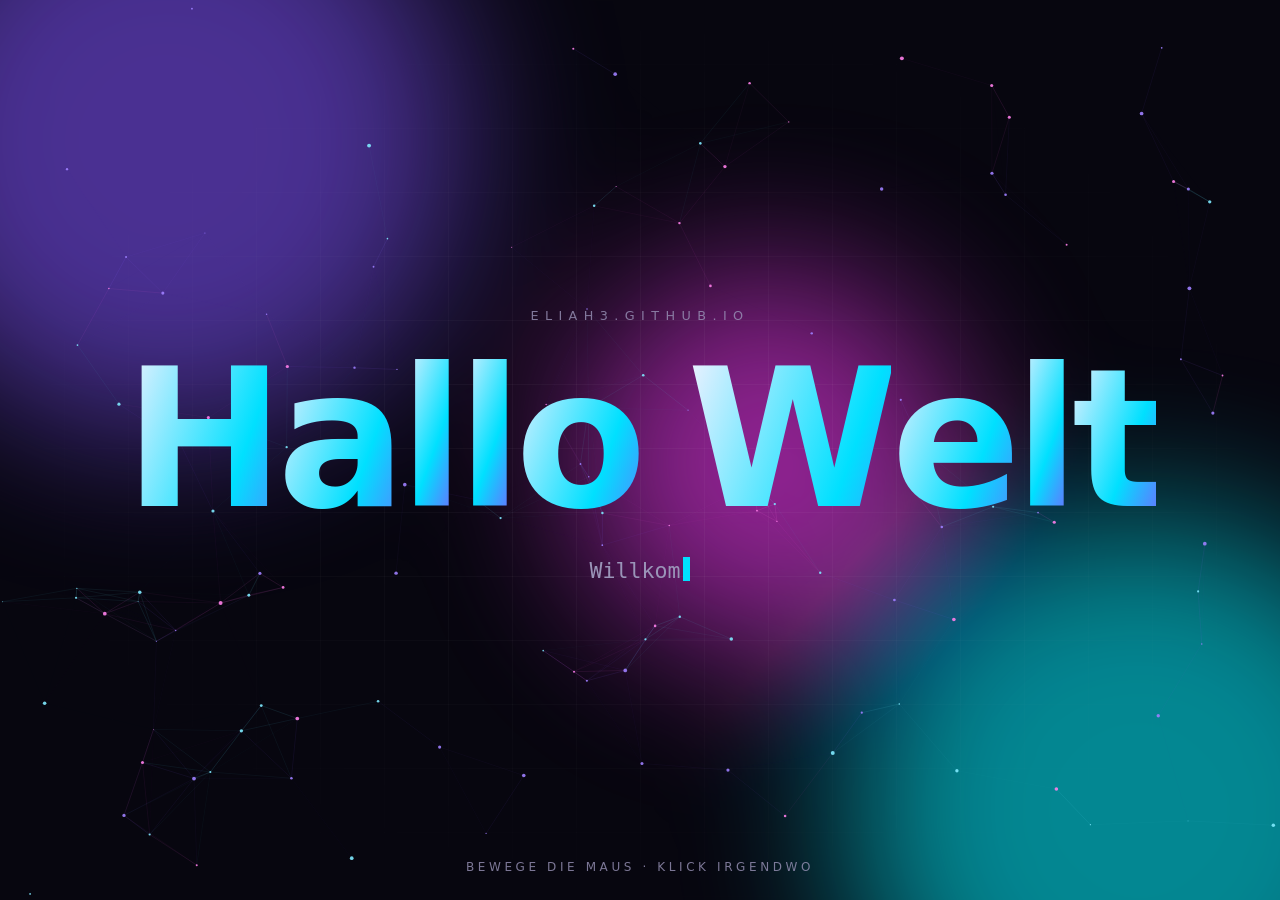
==== commit 349db4cc: "Replace the milk splash animation with the Hallo Welt page Co-Authored-By: Claude Opus 5.5 <noreply@" ====
--- a/index.html
+++ b/index.html
@@ -1,884 +1,290 @@
-<!doctype html>
+<!DOCTYPE html>
 <html lang="de">
 <head>
-<meta charset="utf-8">
-<meta name="viewport" content="width=device-width, initial-scale=1, viewport-fit=cover">
-<meta name="theme-color" content="#0b0c10">
-<title>Eliah</title>
-<style>
-  html, body {
-    margin: 0;
-    height: 100%;
-    overflow: hidden;
-    background: #0b0c10;
-    overscroll-behavior: none;
-  }
-  canvas {
-    position: fixed;
-    inset: 0;
-    width: 100vw;
-    height: 100vh;
-    height: 100dvh;
-    display: block;
-    touch-action: none;
-  }
-  body.no-webgl { background: #f6f3ec; }
-</style>
+  <meta charset="utf-8">
+  <meta name="viewport" content="width=device-width, initial-scale=1">
+  <title>Hallo Welt</title>
+  <meta name="description" content="Hallo Welt – von Eliah">
+  <meta name="theme-color" content="#07060f">
+  <link rel="icon" href="data:image/svg+xml,<svg xmlns='http://www.w3.org/2000/svg' viewBox='0 0 100 100'><text y='.9em' font-size='90'>👋</text></svg>">
+  <style>
+    :root {
+      --bg: #07060f;
+      --fg: #f4f1ff;
+      --muted: #9a94b8;
+      --a: #7c5cff;
+      --b: #00e0ff;
+      --c: #ff4fd8;
+    }
+
+    * { box-sizing: border-box; margin: 0; padding: 0; }
+
+    html, body { height: 100%; }
+
+    body {
+      background: var(--bg);
+      color: var(--fg);
+      font-family: ui-sans-serif, system-ui, -apple-system, "Segoe UI", Roboto, "Helvetica Neue", Arial, sans-serif;
+      overflow: hidden;
+      cursor: default;
+    }
+
+    /* Hintergrund: weiche, wandernde Farbflächen */
+    .blobs { position: fixed; inset: 0; filter: blur(80px) saturate(140%); opacity: .55; z-index: 0; }
+    .blob {
+      position: absolute;
+      width: 46vmax; height: 46vmax;
+      border-radius: 50%;
+      mix-blend-mode: screen;
+      animation: drift 22s ease-in-out infinite alternate;
+    }
+    .blob:nth-child(1) { background: var(--a); top: -12vmax; left: -10vmax; }
+    .blob:nth-child(2) { background: var(--b); bottom: -16vmax; right: -12vmax; animation-duration: 26s; animation-delay: -6s; }
+    .blob:nth-child(3) { background: var(--c); top: 30%; left: 45%; width: 30vmax; height: 30vmax; animation-duration: 18s; animation-delay: -12s; }
+
+    @keyframes drift {
+      0%   { transform: translate(0, 0) scale(1) rotate(0deg); }
+      50%  { transform: translate(12vw, 8vh) scale(1.15) rotate(40deg); }
+      100% { transform: translate(-8vw, 14vh) scale(.9) rotate(-30deg); }
+    }
+
+    /* Feines Rauschen + Raster für Tiefe */
+    .grid {
+      position: fixed; inset: 0; z-index: 1; pointer-events: none;
+      background-image:
+        linear-gradient(rgba(255,255,255,.035) 1px, transparent 1px),
+        linear-gradient(90deg, rgba(255,255,255,.035) 1px, transparent 1px);
+      background-size: 64px 64px;
+      mask-image: radial-gradient(ellipse at center, #000 20%, transparent 75%);
+      -webkit-mask-image: radial-gradient(ellipse at center, #000 20%, transparent 75%);
+      animation: gridmove 30s linear infinite;
+    }
+    @keyframes gridmove { to { background-position: 64px 64px, 64px 64px; } }
+
+    canvas { position: fixed; inset: 0; z-index: 2; }
+
+    main {
+      position: relative; z-index: 3;
+      height: 100%;
+      display: grid; place-items: center; align-content: center; gap: 1.6rem;
+      text-align: center;
+      padding: 2rem;
+      pointer-events: none;
+    }
+
+    .eyebrow {
+      font-size: .8rem; letter-spacing: .5em; text-transform: uppercase;
+      color: var(--muted);
+      opacity: 0; animation: fadeUp 1s .2s cubic-bezier(.2,.8,.2,1) forwards;
+    }
+
+    h1 {
+      font-size: clamp(3.5rem, 15vw, 12rem);
+      font-weight: 900;
+      line-height: .95;
+      letter-spacing: -.04em;
+      display: flex; flex-wrap: wrap; justify-content: center; gap: 0 .25em;
+      pointer-events: auto;
+    }
+    h1 .word { display: inline-flex; }
+    h1 .ch {
+      display: inline-block;
+      background: linear-gradient(110deg, var(--fg) 0%, var(--b) 30%, var(--a) 50%, var(--c) 70%, var(--fg) 100%);
+      background-size: 300% 100%;
+      -webkit-background-clip: text; background-clip: text;
+      color: transparent;
+      opacity: 0;
+      transform: translateY(.6em) rotateX(-90deg);
+      transform-origin: 50% 100%;
+      animation:
+        letterIn .9s cubic-bezier(.2,.9,.25,1.3) forwards,
+        shimmer 6s linear infinite;
+      animation-delay: calc(.5s + var(--i) * 70ms), calc(var(--i) * -150ms);
+      transition: transform .35s cubic-bezier(.2,.9,.25,1.4), filter .35s;
+      will-change: transform;
+    }
+    h1 .ch:hover {
+      transform: translateY(-.12em) scale(1.12) rotate(-4deg);
+      filter: drop-shadow(0 0 .25em rgba(124, 92, 255, .8));
+    }
+
+    @keyframes letterIn {
+      to { opacity: 1; transform: translateY(0) rotateX(0); }
+    }
+    @keyframes shimmer {
+      to { background-position: -300% 0; }
+    }
+
+    .sub {
+      font-size: clamp(1rem, 2.4vw, 1.35rem);
+      color: var(--muted);
+      min-height: 1.6em;
+      font-family: ui-monospace, "SF Mono", Menlo, Consolas, monospace;
+    }
+    .sub .cursor {
+      display: inline-block; width: .6ch; height: 1.1em; margin-left: 2px;
+      background: var(--b); vertical-align: -.15em;
+      animation: blink 1s steps(1) infinite;
+    }
+    @keyframes blink { 50% { opacity: 0; } }
+
+    .hint {
+      position: fixed; bottom: 1.6rem; left: 0; right: 0; z-index: 3;
+      text-align: center; font-size: .75rem; letter-spacing: .3em; text-transform: uppercase;
+      color: var(--muted);
+      opacity: 0; animation: fadeUp 1s 2.4s forwards, pulse 3s 3.4s ease-in-out infinite;
+      pointer-events: none;
+    }
+    @keyframes fadeUp {
+      from { opacity: 0; transform: translateY(12px); }
+      to   { opacity: .8; transform: translateY(0); }
+    }
+    @keyframes pulse { 50% { opacity: .35; } }
+
+    /* Klick-Welle */
+    .ripple {
+      position: fixed; z-index: 2; pointer-events: none;
+      width: 10px; height: 10px; margin: -5px 0 0 -5px;
+      border-radius: 50%;
+      border: 2px solid var(--b);
+      animation: ripple .9s ease-out forwards;
+    }
+    @keyframes ripple {
+      to { transform: scale(40); opacity: 0; border-width: .5px; }
+    }
+
+    @media (prefers-reduced-motion: reduce) {
+      *, *::before, *::after { animation-duration: .01ms !important; animation-iteration-count: 1 !important; transition: none !important; }
+      .ch { animation-delay: 0s !important; }
+    }
+  </style>
 </head>
 <body>
-<canvas id="milk"></canvas>
-<script>
-'use strict';
-
-// Milk pour: a 2D Navier-Stokes fluid simulation (stable fluids on the GPU).
-// The "dye" field is milk thickness; it is rendered as a glossy liquid surface.
-
-const canvas = document.getElementById('milk');
-const DPR = Math.min(window.devicePixelRatio || 1, 2);
-const isSmall = Math.min(window.innerWidth, window.innerHeight) < 600;
-
-const config = {
-  SIM_RES: 128,
-  DYE_RES: isSmall ? 640 : 1024,
-  PRESSURE_ITERATIONS: 20,
-  PRESSURE: 0.8,
-  CURL: 10,
-  VELOCITY_DISSIPATION: 0.22,
-};
-
-resizeCanvas();
-const context = getWebGLContext(canvas);
-if (!context) {
-  document.body.classList.add('no-webgl');
-} else {
-  run(context.gl, context.ext);
-}
-
-function resizeCanvas() {
-  const w = Math.floor(canvas.clientWidth * DPR);
-  const h = Math.floor(canvas.clientHeight * DPR);
-  if (canvas.width !== w || canvas.height !== h) {
-    canvas.width = w;
-    canvas.height = h;
-    return true;
-  }
-  return false;
-}
-
-function getWebGLContext(canvas) {
-  const params = { alpha: false, depth: false, stencil: false, antialias: false, preserveDrawingBuffer: false, powerPreference: 'high-performance' };
-  let gl = canvas.getContext('webgl2', params);
-  const isWebGL2 = !!gl;
-  if (!isWebGL2) gl = canvas.getContext('webgl', params) || canvas.getContext('experimental-webgl', params);
-  if (!gl) return null;
-
-  let halfFloat, linear;
-  if (isWebGL2) {
-    gl.getExtension('EXT_color_buffer_float');
-    linear = true;
-  } else {
-    halfFloat = gl.getExtension('OES_texture_half_float');
-    linear = !!gl.getExtension('OES_texture_half_float_linear');
-    if (!halfFloat) return null;
-  }
-  const type = isWebGL2 ? gl.HALF_FLOAT : halfFloat.HALF_FLOAT_OES;
-
-  let rg, r;
-  if (isWebGL2) {
-    rg = getSupportedFormat(gl, gl.RG16F, gl.RG, type);
-    r = getSupportedFormat(gl, gl.R16F, gl.RED, type);
-  } else {
-    rg = r = getSupportedFormat(gl, gl.RGBA, gl.RGBA, type);
-  }
-  if (!rg || !r) return null;
-  return { gl, ext: { type, rg, r, linear } };
-}
-
-function getSupportedFormat(gl, internalFormat, format, type) {
-  if (!supportRenderTextureFormat(gl, internalFormat, format, type)) {
-    if (internalFormat === gl.R16F) return getSupportedFormat(gl, gl.RG16F, gl.RG, type);
-    if (internalFormat === gl.RG16F) return getSupportedFormat(gl, gl.RGBA16F, gl.RGBA, type);
-    return null;
-  }
-  return { internalFormat, format };
-}
-
-function supportRenderTextureFormat(gl, internalFormat, format, type) {
-  const texture = gl.createTexture();
-  gl.bindTexture(gl.TEXTURE_2D, texture);
-  gl.texParameteri(gl.TEXTURE_2D, gl.TEXTURE_MIN_FILTER, gl.NEAREST);
-  gl.texParameteri(gl.TEXTURE_2D, gl.TEXTURE_MAG_FILTER, gl.NEAREST);
-  gl.texParameteri(gl.TEXTURE_2D, gl.TEXTURE_WRAP_S, gl.CLAMP_TO_EDGE);
-  gl.texParameteri(gl.TEXTURE_2D, gl.TEXTURE_WRAP_T, gl.CLAMP_TO_EDGE);
-  gl.texImage2D(gl.TEXTURE_2D, 0, internalFormat, 4, 4, 0, format, type, null);
-  const fbo = gl.createFramebuffer();
-  gl.bindFramebuffer(gl.FRAMEBUFFER, fbo);
-  gl.framebufferTexture2D(gl.FRAMEBUFFER, gl.COLOR_ATTACHMENT0, gl.TEXTURE_2D, texture, 0);
-  const ok = gl.checkFramebufferStatus(gl.FRAMEBUFFER) === gl.FRAMEBUFFER_COMPLETE;
-  gl.bindFramebuffer(gl.FRAMEBUFFER, null);
-  gl.deleteFramebuffer(fbo);
-  gl.deleteTexture(texture);
-  return ok;
-}
-
-function run(gl, ext) {
-  // ---------- shaders ----------
-  const baseVertex = `
-    precision highp float;
-    attribute vec2 aPosition;
-    varying vec2 vUv, vL, vR, vT, vB;
-    uniform vec2 texelSize;
-    void main () {
-      vUv = aPosition * 0.5 + 0.5;
-      vL = vUv - vec2(texelSize.x, 0.0);
-      vR = vUv + vec2(texelSize.x, 0.0);
-      vT = vUv + vec2(0.0, texelSize.y);
-      vB = vUv - vec2(0.0, texelSize.y);
-      gl_Position = vec4(aPosition, 0.0, 1.0);
-    }`;
-
-  const copyShader = `
-    precision mediump float;
-    varying vec2 vUv;
-    uniform sampler2D uTexture;
-    void main () { gl_FragColor = texture2D(uTexture, vUv); }`;
-
-  const clearShader = `
-    precision mediump float;
-    varying vec2 vUv;
-    uniform sampler2D uTexture;
-    uniform float value;
-    void main () { gl_FragColor = value * texture2D(uTexture, vUv); }`;
-
-  const splatShader = `
-    precision highp float;
-    varying vec2 vUv;
-    uniform sampler2D uTarget;
-    uniform vec2 scale;
-    uniform vec3 color;
-    uniform vec2 point;
-    uniform float radius;
-    void main () {
-      vec2 p = (vUv - point) * scale;
-      vec3 splat = exp(-dot(p, p) / radius) * color;
-      gl_FragColor = vec4(texture2D(uTarget, vUv).xyz + splat, 1.0);
-    }`;
-
-  // a droplet in flight, stretched along its direction of motion (drawn additively)
-  const dropShader = `
-    precision highp float;
-    varying vec2 vUv;
-    uniform vec2 scale;
-    uniform vec2 point;
-    uniform vec2 dir;
-    uniform float radius;
-    uniform float stretch;
-    uniform float amount;
-    void main () {
-      vec2 p = (vUv - point) * scale;
-      float a = dot(p, dir) / stretch;
-      float b = dot(p, vec2(-dir.y, dir.x));
-      gl_FragColor = vec4(exp(-(a * a + b * b) / radius) * amount, 0.0, 0.0, 1.0);
-    }`;
-
-  const advectionShader = `
-    precision highp float;
-    varying vec2 vUv;
-    uniform sampler2D uVelocity;
-    uniform sampler2D uSource;
-    uniform vec2 texelSize;
-    uniform vec2 dyeTexelSize;
-    uniform float dt;
-    uniform float dissipation;
-    vec4 bilerp (sampler2D sam, vec2 uv, vec2 tsize) {
-      vec2 st = uv / tsize - 0.5;
-      vec2 iuv = floor(st);
-      vec2 fuv = fract(st);
-      vec4 a = texture2D(sam, (iuv + vec2(0.5, 0.5)) * tsize);
-      vec4 b = texture2D(sam, (iuv + vec2(1.5, 0.5)) * tsize);
-      vec4 c = texture2D(sam, (iuv + vec2(0.5, 1.5)) * tsize);
-      vec4 d = texture2D(sam, (iuv + vec2(1.5, 1.5)) * tsize);
-      return mix(mix(a, b, fuv.x), mix(c, d, fuv.x), fuv.y);
-    }
-    void main () {
-    #ifdef MANUAL_FILTERING
-      vec2 coord = vUv - dt * bilerp(uVelocity, vUv, texelSize).xy * texelSize;
-      vec4 result = bilerp(uSource, coord, dyeTexelSize);
-    #else
-      vec2 coord = vUv - dt * texture2D(uVelocity, vUv).xy * texelSize;
-      vec4 result = texture2D(uSource, coord);
-    #endif
-      gl_FragColor = result / (1.0 + dissipation * dt);
-    }`;
-
-  const divergenceShader = `
-    precision mediump float;
-    varying vec2 vUv, vL, vR, vT, vB;
-    uniform sampler2D uVelocity;
-    void main () {
-      float L = texture2D(uVelocity, vL).x;
-      float R = texture2D(uVelocity, vR).x;
-      float T = texture2D(uVelocity, vT).y;
-      float B = texture2D(uVelocity, vB).y;
-      vec2 C = texture2D(uVelocity, vUv).xy;
-      if (vL.x < 0.0) { L = -C.x; }
-      if (vR.x > 1.0) { R = -C.x; }
-      if (vT.y > 1.0) { T = -C.y; }
-      if (vB.y < 0.0) { B = -C.y; }
-      gl_FragColor = vec4(0.5 * (R - L + T - B), 0.0, 0.0, 1.0);
-    }`;
-
-  const curlShader = `
-    precision mediump float;
-    varying vec2 vUv, vL, vR, vT, vB;
-    uniform sampler2D uVelocity;
-    void main () {
-      float L = texture2D(uVelocity, vL).y;
-      float R = texture2D(uVelocity, vR).y;
-      float T = texture2D(uVelocity, vT).x;
-      float B = texture2D(uVelocity, vB).x;
-      gl_FragColor = vec4(0.5 * (R - L - T + B), 0.0, 0.0, 1.0);
-    }`;
-
-  const vorticityShader = `
-    precision highp float;
-    varying vec2 vUv, vL, vR, vT, vB;
-    uniform sampler2D uVelocity;
-    uniform sampler2D uCurl;
-    uniform float curl;
-    uniform float dt;
-    void main () {
-      float L = texture2D(uCurl, vL).x;
-      float R = texture2D(uCurl, vR).x;
-      float T = texture2D(uCurl, vT).x;
-      float B = texture2D(uCurl, vB).x;
-      float C = texture2D(uCurl, vUv).x;
-      vec2 force = 0.5 * vec2(abs(T) - abs(B), abs(R) - abs(L));
-      force /= length(force) + 0.0001;
-      force *= curl * C;
-      force.y *= -1.0;
-      vec2 vel = texture2D(uVelocity, vUv).xy + force * dt;
-      gl_FragColor = vec4(clamp(vel, -1000.0, 1000.0), 0.0, 1.0);
-    }`;
-
-  // Milk is heavier than the "air" around it: thickness pulls the flow downwards.
-  const gravityShader = `
-    precision highp float;
-    varying vec2 vUv;
-    uniform sampler2D uVelocity;
-    uniform sampler2D uDye;
-    uniform float gravity;
-    uniform float dt;
-    void main () {
-      vec2 vel = texture2D(uVelocity, vUv).xy;
-      float d = clamp(texture2D(uDye, vUv).x, 0.0, 1.4);
-      vel.y -= gravity * d * dt;
-      gl_FragColor = vec4(vel, 0.0, 1.0);
-    }`;
-
-  const pressureShader = `
-    precision mediump float;
-    varying vec2 vUv, vL, vR, vT, vB;
-    uniform sampler2D uPressure;
-    uniform sampler2D uDivergence;
-    void main () {
-      float L = texture2D(uPressure, vL).x;
-      float R = texture2D(uPressure, vR).x;
-      float T = texture2D(uPressure, vT).x;
-      float B = texture2D(uPressure, vB).x;
-      float div = texture2D(uDivergence, vUv).x;
-      gl_FragColor = vec4((L + R + B + T - div) * 0.25, 0.0, 0.0, 1.0);
-    }`;
-
-  const gradientSubtractShader = `
-    precision mediump float;
-    varying vec2 vUv, vL, vR, vT, vB;
-    uniform sampler2D uPressure;
-    uniform sampler2D uVelocity;
-    void main () {
-      float L = texture2D(uPressure, vL).x;
-      float R = texture2D(uPressure, vR).x;
-      float T = texture2D(uPressure, vT).x;
-      float B = texture2D(uPressure, vB).x;
-      vec2 vel = texture2D(uVelocity, vUv).xy - vec2(R - L, T - B);
-      gl_FragColor = vec4(vel, 0.0, 1.0);
-    }`;
-
-  // Wetting: milk creeps outward along its own edge with a noisy, organic front,
-  // and over-thick spots slowly relax back to a level surface.
-  const spreadShader = `
-    precision highp float;
-    varying vec2 vUv;
-    uniform sampler2D uSource;
-    uniform vec2 texelSize;
-    uniform float amount;
-    uniform float reach;
-    uniform float relax;
-    uniform float time;
-    uniform float aspect;
-    float hash (vec2 p) { return fract(sin(dot(p, vec2(127.1, 311.7))) * 43758.5453); }
-    float noise (vec2 p) {
-      vec2 i = floor(p), f = fract(p);
-      f = f * f * (3.0 - 2.0 * f);
-      return mix(mix(hash(i), hash(i + vec2(1.0, 0.0)), f.x),
-                 mix(hash(i + vec2(0.0, 1.0)), hash(i + vec2(1.0, 1.0)), f.x), f.y);
-    }
-    void main () {
-      vec2 o = texelSize * 1.6;
-      float c = texture2D(uSource, vUv).x;
-      float m = max(max(texture2D(uSource, vUv + vec2(o.x, 0.0)).x, texture2D(uSource, vUv - vec2(o.x, 0.0)).x),
-                    max(texture2D(uSource, vUv + vec2(0.0, o.y)).x, texture2D(uSource, vUv - vec2(0.0, o.y)).x));
-      vec2 k = o * 0.7071;
-      m = max(m, max(max(texture2D(uSource, vUv + k).x, texture2D(uSource, vUv - k).x),
-                     max(texture2D(uSource, vUv + vec2(k.x, -k.y)).x, texture2D(uSource, vUv + vec2(-k.x, k.y)).x)));
-      vec2 p = vUv * vec2(aspect, 1.0);
-      float n = noise(p * 7.0 + vec2(time * 0.21, -time * 0.17)) * 0.65 + noise(p * 23.0 - time * 0.4) * 0.35;
-      float grown = m * (reach + (1.0 - reach) * n);
-      float d = c + max(grown - c, 0.0) * amount * (0.35 + 0.65 * n);
-      d -= max(d - 1.0, 0.0) * relax;
-      gl_FragColor = vec4(clamp(d, 0.0, 2.0), 0.0, 0.0, 1.0);
-    }`;
-
-  const displayShader = `
-    precision highp float;
-    varying vec2 vUv;
-    uniform sampler2D uDye;
-    uniform sampler2D uFly;
-    uniform sampler2D uVelocity;
-    uniform vec2 dyeTexel;
-    uniform vec2 resolution;
-    uniform vec2 shake;
-    uniform float time;
-    float H (vec2 uv) {
-      // thick milk levels out: compress the height so only edges and real waves catch light
-      float d = smoothstep(0.0, 1.25, max(texture2D(uDye, uv).x, texture2D(uFly, uv).x)) * 1.25;
-      vec2 v = texture2D(uVelocity, uv).xy;
-      return d + length(v) * 0.0007;
-    }
-    float hash (vec2 p) { return fract(sin(dot(p, vec2(12.9898, 78.233))) * 43758.5453); }
-    void main () {
-      float aspect = resolution.x / resolution.y;
-      vec2 uv = vUv + shake;
-      vec2 e = dyeTexel * 1.75;
-      float c = max(texture2D(uDye, uv).x, texture2D(uFly, uv).x);
-      float hl = H(uv - vec2(e.x, 0.0));
-      float hr = H(uv + vec2(e.x, 0.0));
-      float hb = H(uv - vec2(0.0, e.y));
-      float ht = H(uv + vec2(0.0, e.y));
-      vec3 n = normalize(vec3((hl - hr) * 2.6, (hb - ht) * 2.6, 1.0));
-
-      // dark table underneath, with a soft contact shadow cast by the milk
-      vec2 q = uv - 0.5;
-      q.x *= aspect;
-      vec3 bg = mix(vec3(0.075, 0.08, 0.098), vec3(0.016, 0.017, 0.022), smoothstep(0.05, 0.95, length(q)));
-      float sh = texture2D(uDye, uv + vec2(0.006 / aspect, 0.011)).x;
-      bg *= 1.0 - 0.6 * smoothstep(0.04, 0.7, sh);
-      bg += (hash(vUv * resolution + fract(time) * 91.0) - 0.5) * 0.014;
-
-      // milk surface
-      float cover = smoothstep(0.1, 0.3, c);
-      float thick = smoothstep(0.12, 1.0, c);
-      vec3 base = mix(vec3(0.74, 0.79, 0.86), vec3(0.985, 0.978, 0.955), thick);
-      vec3 L = normalize(vec3(-0.45, 0.6, 0.66));
-      vec3 V = vec3(0.0, 0.0, 1.0);
-      float dif = clamp(dot(n, L), 0.0, 1.0);
-      vec3 col = base * (0.6 + 0.48 * dif);
-      // creamy subsurface glow in the thin rim
-      col += vec3(0.05, 0.06, 0.08) * (1.0 - thick) * cover;
-      // highlights: key light plus a broad soft window reflection
-      vec3 Hv = normalize(L + V);
-      float spec = pow(max(dot(n, Hv), 0.0), 120.0) * 1.1;
-      vec3 R = reflect(-V, n);
-      float win = smoothstep(0.18, 0.42, dot(R.xy, normalize(vec2(-0.5, 0.75))));
-      float fres = pow(1.0 - n.z, 1.4);
-      col += spec + win * 0.22 + fres * vec3(0.18, 0.2, 0.24);
-      // occlusion in the troughs
-      col *= 1.0 - 0.18 * clamp((1.0 - n.z) * 3.0, 0.0, 1.0) * (1.0 - dif);
-
-      vec3 color = mix(bg, col, cover);
-      gl_FragColor = vec4(color, 1.0);
-    }`;
-
-  // ---------- GL plumbing ----------
-  function compile(type, source, keywords) {
-    if (keywords) source = keywords.map(k => '#define ' + k + '\n').join('') + source;
-    const shader = gl.createShader(type);
-    gl.shaderSource(shader, source);
-    gl.compileShader(shader);
-    if (!gl.getShaderParameter(shader, gl.COMPILE_STATUS)) console.error(gl.getShaderInfoLog(shader));
-    return shader;
-  }
-
-  const vertexShader = compile(gl.VERTEX_SHADER, baseVertex);
-
-  function program(fragmentSource, keywords) {
-    const p = gl.createProgram();
-    gl.attachShader(p, vertexShader);
-    gl.attachShader(p, compile(gl.FRAGMENT_SHADER, fragmentSource, keywords));
-    gl.bindAttribLocation(p, 0, 'aPosition');
-    gl.linkProgram(p);
-    if (!gl.getProgramParameter(p, gl.LINK_STATUS)) console.error(gl.getProgramInfoLog(p));
-    const uniforms = {};
-    const count = gl.getProgramParameter(p, gl.ACTIVE_UNIFORMS);
-    for (let i = 0; i < count; i++) {
-      const name = gl.getActiveUniform(p, i).name;
-      uniforms[name] = gl.getUniformLocation(p, name);
-    }
-    return { u: uniforms, bind() { gl.useProgram(p); } };
-  }
-
-  const copyProgram = program(copyShader);
-  const clearProgram = program(clearShader);
-  const splatProgram = program(splatShader);
-  const dropProgram = program(dropShader);
-  const advectionProgram = program(advectionShader, ext.linear ? null : ['MANUAL_FILTERING']);
-  const divergenceProgram = program(divergenceShader);
-  const curlProgram = program(curlShader);
-  const vorticityProgram = program(vorticityShader);
-  const gravityProgram = program(gravityShader);
-  const pressureProgram = program(pressureShader);
-  const gradientProgram = program(gradientSubtractShader);
-  const spreadProgram = program(spreadShader);
-  const displayProgram = program(displayShader);
-
-  gl.bindBuffer(gl.ARRAY_BUFFER, gl.createBuffer());
-  gl.bufferData(gl.ARRAY_BUFFER, new Float32Array([-1, -1, -1, 1, 1, 1, 1, -1]), gl.STATIC_DRAW);
-  gl.bindBuffer(gl.ELEMENT_ARRAY_BUFFER, gl.createBuffer());
-  gl.bufferData(gl.ELEMENT_ARRAY_BUFFER, new Uint16Array([0, 1, 2, 0, 2, 3]), gl.STATIC_DRAW);
-  gl.vertexAttribPointer(0, 2, gl.FLOAT, false, 0, 0);
-  gl.enableVertexAttribArray(0);
-
-  function blit(target) {
-    if (target == null) {
-      gl.viewport(0, 0, gl.drawingBufferWidth, gl.drawingBufferHeight);
-      gl.bindFramebuffer(gl.FRAMEBUFFER, null);
-    } else {
-      gl.viewport(0, 0, target.width, target.height);
-      gl.bindFramebuffer(gl.FRAMEBUFFER, target.fbo);
-    }
-    gl.drawElements(gl.TRIANGLES, 6, gl.UNSIGNED_SHORT, 0);
-  }
-
-  function createFBO(w, h, fmt, filter) {
-    gl.activeTexture(gl.TEXTURE0);
-    const texture = gl.createTexture();
-    gl.bindTexture(gl.TEXTURE_2D, texture);
-    gl.texParameteri(gl.TEXTURE_2D, gl.TEXTURE_MIN_FILTER, filter);
-    gl.texParameteri(gl.TEXTURE_2D, gl.TEXTURE_MAG_FILTER, filter);
-    gl.texParameteri(gl.TEXTURE_2D, gl.TEXTURE_WRAP_S, gl.CLAMP_TO_EDGE);
-    gl.texParameteri(gl.TEXTURE_2D, gl.TEXTURE_WRAP_T, gl.CLAMP_TO_EDGE);
-    gl.texImage2D(gl.TEXTURE_2D, 0, fmt.internalFormat, w, h, 0, fmt.format, ext.type, null);
-    const fbo = gl.createFramebuffer();
-    gl.bindFramebuffer(gl.FRAMEBUFFER, fbo);
-    gl.framebufferTexture2D(gl.FRAMEBUFFER, gl.COLOR_ATTACHMENT0, gl.TEXTURE_2D, texture, 0);
-    gl.viewport(0, 0, w, h);
-    gl.clearColor(0, 0, 0, 1);
-    gl.clear(gl.COLOR_BUFFER_BIT);
-    return {
-      texture, fbo, width: w, height: h, texelSizeX: 1 / w, texelSizeY: 1 / h,
-      attach(id) {
-        gl.activeTexture(gl.TEXTURE0 + id);
-        gl.bindTexture(gl.TEXTURE_2D, texture);
-        return id;
-      },
-    };
-  }
-
-  function createDoubleFBO(w, h, fmt, filter) {
-    let a = createFBO(w, h, fmt, filter);
-    let b = createFBO(w, h, fmt, filter);
-    return {
-      width: w, height: h, texelSizeX: 1 / w, texelSizeY: 1 / h,
-      get read() { return a; },
-      set read(v) { a = v; },
-      get write() { return b; },
-      set write(v) { b = v; },
-      swap() { const t = a; a = b; b = t; },
-    };
-  }
-
-  function resizeFBO(target, w, h, fmt, filter) {
-    const next = createFBO(w, h, fmt, filter);
-    copyProgram.bind();
-    gl.uniform2f(copyProgram.u.texelSize, 1 / w, 1 / h);
-    gl.uniform1i(copyProgram.u.uTexture, target.attach(0));
-    blit(next);
-    return next;
-  }
-
-  function resizeDoubleFBO(target, w, h, fmt, filter) {
-    if (target.width === w && target.height === h) return target;
-    target.read = resizeFBO(target.read, w, h, fmt, filter);
-    target.write = createFBO(w, h, fmt, filter);
-    target.width = w; target.height = h;
-    target.texelSizeX = 1 / w; target.texelSizeY = 1 / h;
-    return target;
-  }
-
-  function getResolution(res) {
-    let aspect = gl.drawingBufferWidth / gl.drawingBufferHeight;
-    if (aspect < 1) aspect = 1 / aspect;
-    const min = Math.round(res);
-    const max = Math.round(res * aspect);
-    return gl.drawingBufferWidth > gl.drawingBufferHeight ? { width: max, height: min } : { width: min, height: max };
-  }
-
-  let dye, fly, velocity, divergence, curl, pressure;
-  function initFramebuffers() {
-    const sim = getResolution(config.SIM_RES);
-    const dyeRes = getResolution(config.DYE_RES);
-    const filter = ext.linear ? gl.LINEAR : gl.NEAREST;
-    gl.disable(gl.BLEND);
-    if (!dye) dye = createDoubleFBO(dyeRes.width, dyeRes.height, ext.r, filter);
-    else dye = resizeDoubleFBO(dye, dyeRes.width, dyeRes.height, ext.r, filter);
-    fly = createFBO(dyeRes.width, dyeRes.height, ext.r, filter);
-    if (!velocity) velocity = createDoubleFBO(sim.width, sim.height, ext.rg, filter);
-    else velocity = resizeDoubleFBO(velocity, sim.width, sim.height, ext.rg, filter);
-    divergence = createFBO(sim.width, sim.height, ext.r, gl.NEAREST);
-    curl = createFBO(sim.width, sim.height, ext.r, gl.NEAREST);
-    pressure = createDoubleFBO(sim.width, sim.height, ext.r, gl.NEAREST);
-  }
-  initFramebuffers();
-
-  // ---------- simulation ----------
-  function splatScale() {
-    const a = canvas.width / canvas.height;
-    return a > 1 ? [a, 1] : [1, 1 / a];
-  }
-
-  // x, y in uv (0..1, y up); dx, dy in sim texels per second; amount = milk thickness added
-  function splat(x, y, dx, dy, amount, radius) {
-    const s = splatScale();
-    splatProgram.bind();
-    gl.uniform2f(splatProgram.u.texelSize, velocity.texelSizeX, velocity.texelSizeY);
-    gl.uniform2f(splatProgram.u.scale, s[0], s[1]);
-    gl.uniform2f(splatProgram.u.point, x, y);
-    gl.uniform1f(splatProgram.u.radius, radius);
-    gl.uniform1i(splatProgram.u.uTarget, velocity.read.attach(0));
-    gl.uniform3f(splatProgram.u.color, dx, dy, 0);
-    blit(velocity.write);
-    velocity.swap();
-    if (amount !== 0) stamp(dye.read, x, y, 1, 0, radius, 1, amount);
-  }
-
-  // Additive gaussian drawn only inside its bounding box, so hundreds per frame stay cheap.
-  function stamp(target, x, y, dirX, dirY, radius, stretch, amount) {
-    const s = splatScale();
-    const extent = 3 * Math.sqrt(radius) * stretch;
-    const x0 = Math.floor((x - extent / s[0]) * target.width), x1 = Math.ceil((x + extent / s[0]) * target.width);
-    const y0 = Math.floor((y - extent / s[1]) * target.height), y1 = Math.ceil((y + extent / s[1]) * target.height);
-    if (x1 < 0 || y1 < 0 || x0 > target.width || y0 > target.height) return;
-    dropProgram.bind();
-    gl.uniform2f(dropProgram.u.texelSize, target.texelSizeX, target.texelSizeY);
-    gl.uniform2f(dropProgram.u.scale, s[0], s[1]);
-    gl.uniform2f(dropProgram.u.point, x, y);
-    gl.uniform2f(dropProgram.u.dir, dirX, dirY);
-    gl.uniform1f(dropProgram.u.radius, radius);
-    gl.uniform1f(dropProgram.u.stretch, stretch);
-    gl.uniform1f(dropProgram.u.amount, amount);
-    gl.bindFramebuffer(gl.FRAMEBUFFER, target.fbo);
-    gl.viewport(0, 0, target.width, target.height);
-    gl.enable(gl.BLEND);
-    gl.blendFunc(gl.ONE, gl.ONE);
-    gl.enable(gl.SCISSOR_TEST);
-    gl.scissor(x0, y0, x1 - x0, y1 - y0);
-    gl.drawElements(gl.TRIANGLES, 6, gl.UNSIGNED_SHORT, 0);
-    gl.disable(gl.SCISSOR_TEST);
-    gl.disable(gl.BLEND);
-  }
-
-  function step(dt, p) {
-    gl.disable(gl.BLEND);
-
-    curlProgram.bind();
-    gl.uniform2f(curlProgram.u.texelSize, velocity.texelSizeX, velocity.texelSizeY);
-    gl.uniform1i(curlProgram.u.uVelocity, velocity.read.attach(0));
-    blit(curl);
-
-    vorticityProgram.bind();
-    gl.uniform2f(vorticityProgram.u.texelSize, velocity.texelSizeX, velocity.texelSizeY);
-    gl.uniform1i(vorticityProgram.u.uVelocity, velocity.read.attach(0));
-    gl.uniform1i(vorticityProgram.u.uCurl, curl.attach(1));
-    gl.uniform1f(vorticityProgram.u.curl, config.CURL);
-    gl.uniform1f(vorticityProgram.u.dt, dt);
-    blit(velocity.write);
-    velocity.swap();
-
-    if (p.gravity > 0) {
-      gravityProgram.bind();
-      gl.uniform2f(gravityProgram.u.texelSize, velocity.texelSizeX, velocity.texelSizeY);
-      gl.uniform1i(gravityProgram.u.uVelocity, velocity.read.attach(0));
-      gl.uniform1i(gravityProgram.u.uDye, dye.read.attach(1));
-      gl.uniform1f(gravityProgram.u.gravity, p.gravity);
-      gl.uniform1f(gravityProgram.u.dt, dt);
-      blit(velocity.write);
-      velocity.swap();
-    }
-
-    divergenceProgram.bind();
-    gl.uniform2f(divergenceProgram.u.texelSize, velocity.texelSizeX, velocity.texelSizeY);
-    gl.uniform1i(divergenceProgram.u.uVelocity, velocity.read.attach(0));
-    blit(divergence);
-
-    clearProgram.bind();
-    gl.uniform1i(clearProgram.u.uTexture, pressure.read.attach(0));
-    gl.uniform1f(clearProgram.u.value, config.PRESSURE);
-    blit(pressure.write);
-    pressure.swap();
-
-    pressureProgram.bind();
-    gl.uniform2f(pressureProgram.u.texelSize, velocity.texelSizeX, velocity.texelSizeY);
-    gl.uniform1i(pressureProgram.u.uDivergence, divergence.attach(0));
-    for (let i = 0; i < config.PRESSURE_ITERATIONS; i++) {
-      gl.uniform1i(pressureProgram.u.uPressure, pressure.read.attach(1));
-      blit(pressure.write);
-      pressure.swap();
-    }
-
-    gradientProgram.bind();
-    gl.uniform2f(gradientProgram.u.texelSize, velocity.texelSizeX, velocity.texelSizeY);
-    gl.uniform1i(gradientProgram.u.uPressure, pressure.read.attach(0));
-    gl.uniform1i(gradientProgram.u.uVelocity, velocity.read.attach(1));
-    blit(velocity.write);
-    velocity.swap();
-
-    advectionProgram.bind();
-    gl.uniform2f(advectionProgram.u.texelSize, velocity.texelSizeX, velocity.texelSizeY);
-    if (!ext.linear) gl.uniform2f(advectionProgram.u.dyeTexelSize, velocity.texelSizeX, velocity.texelSizeY);
-    const velocityId = velocity.read.attach(0);
-    gl.uniform1i(advectionProgram.u.uVelocity, velocityId);
-    gl.uniform1i(advectionProgram.u.uSource, velocityId);
-    gl.uniform1f(advectionProgram.u.dt, dt);
-    gl.uniform1f(advectionProgram.u.dissipation, config.VELOCITY_DISSIPATION);
-    blit(velocity.write);
-    velocity.swap();
-
-    if (!ext.linear) gl.uniform2f(advectionProgram.u.dyeTexelSize, dye.texelSizeX, dye.texelSizeY);
-    gl.uniform1i(advectionProgram.u.uVelocity, velocity.read.attach(0));
-    gl.uniform1i(advectionProgram.u.uSource, dye.read.attach(1));
-    gl.uniform1f(advectionProgram.u.dissipation, 0);
-    blit(dye.write);
-    dye.swap();
-
-    spreadProgram.bind();
-    gl.uniform2f(spreadProgram.u.texelSize, dye.texelSizeX, dye.texelSizeY);
-    gl.uniform1i(spreadProgram.u.uSource, dye.read.attach(0));
-    gl.uniform1f(spreadProgram.u.amount, p.spread);
-    gl.uniform1f(spreadProgram.u.reach, p.reach);
-    gl.uniform1f(spreadProgram.u.relax, p.relax);
-    gl.uniform1f(spreadProgram.u.time, p.time);
-    gl.uniform1f(spreadProgram.u.aspect, canvas.width / canvas.height);
-    blit(dye.write);
-    dye.swap();
-  }
-
-  function render(time, shakeX, shakeY) {
-    displayProgram.bind();
-    gl.uniform2f(displayProgram.u.texelSize, dye.texelSizeX, dye.texelSizeY);
-    gl.uniform1i(displayProgram.u.uDye, dye.read.attach(0));
-    gl.uniform1i(displayProgram.u.uVelocity, velocity.read.attach(1));
-    gl.uniform1i(displayProgram.u.uFly, fly.attach(2));
-    gl.uniform2f(displayProgram.u.dyeTexel, dye.texelSizeX, dye.texelSizeY);
-    gl.uniform2f(displayProgram.u.resolution, gl.drawingBufferWidth, gl.drawingBufferHeight);
-    gl.uniform2f(displayProgram.u.shake, shakeX, shakeY);
-    gl.uniform1f(displayProgram.u.time, time);
-    blit(null);
-  }
-
-  // ---------- milk flying at the viewer ----------
-  // Drops travel straight at the camera; the screen is a pane of glass at z = 1.
-  // X, Y: where the drop hits the glass, offset from the centre in short-side units.
-  const drops = [];
-  const toUv = (X, Y) => { const s = splatScale(); return [0.5 + X / s[0], 0.5 + Y / s[1]]; };
-
-  function addDrop(X, Y, rho, tLand, tStart) {
-    const zStart = rand(18, 26);
-    tStart = Math.min(tStart, tLand - 0.35);
-    drops.push({ X, Y, rho, tLand, speed: (zStart - 1) / (tLand - tStart), tStart, landed: false });
-  }
-
-  function createDrops() {
-    const s = splatScale();
-    const hx = s[0] / 2, hy = s[1] / 2;
-    const anywhere = () => [rand(-hx, hx) * 1.08, rand(-hy, hy) * 1.08];
-    // the main mass, a big wobbling glob dead ahead
-    addDrop(0, 0, 0.2, 1.0, 0.1);
-    for (let i = 0; i < 7; i++) {
-      const a = rand(0, Math.PI * 2), d = rand(0.05, 0.2);
-      addDrop(Math.cos(a) * d, Math.sin(a) * d, rand(0.07, 0.12), rand(0.96, 1.08), rand(0.05, 0.2));
-    }
-    // spray racing ahead of it
-    for (let i = 0; i < 16; i++) {
-      const [X, Y] = anywhere();
-      addDrop(X * 0.8, Y * 0.8, rand(0.012, 0.035), rand(0.5, 0.94), rand(0, 0.2));
-    }
-    // the trailing splash: fat drops all over the screen
-    for (let i = 0; i < 30; i++) {
-      const [X, Y] = anywhere();
-      addDrop(X, Y, rand(0.02, 0.075), rand(1.1, 2.3), rand(0.2, 0.9));
-    }
-    // fine mist
-    for (let i = 0; i < 40; i++) {
-      const [X, Y] = anywhere();
-      addDrop(X, Y, rand(0.004, 0.012), rand(0.55, 2.0), rand(0, 0.8));
-    }
-    drops.sort((a, b) => b.rho - a.rho);
-  }
-
-  function drawFly(t) {
-    gl.bindFramebuffer(gl.FRAMEBUFFER, fly.fbo);
-    gl.viewport(0, 0, fly.width, fly.height);
-    gl.clearColor(0, 0, 0, 1);
-    gl.clear(gl.COLOR_BUFFER_BIT);
-    for (const d of drops) {
-      if (d.landed || t < d.tStart) continue;
-      const z = 1 + (d.tLand - t) * d.speed;
-      const px = d.X / z, py = d.Y / z;
-      const rho = d.rho / z;
-      // perspective makes drops accelerate outward on screen: smear them along that motion
-      const vs = Math.hypot(d.X, d.Y) * d.speed / (z * z);
-      const stretch = 1 + Math.min(vs * 0.05, 1.6);
-      const len = Math.hypot(px, py);
-      const [ux, uy] = toUv(px, py);
-      if (len > 1e-5) stamp(fly, ux, uy, px / len, py / len, Math.pow(rho / 1.34, 2), stretch, 1.25);
-      else stamp(fly, ux, uy, 1, 0, Math.pow(rho / 1.34, 2), 1, 1.25);
-    }
-  }
-
-  // a drop hits the glass: it flattens out and throws a ring of spatter
-  function land(d) {
-    d.landed = true;
-    const [ux, uy] = toUv(d.X, d.Y);
-    const s = splatScale();
-    const len = Math.hypot(d.X, d.Y);
-    const ox = len > 0.01 ? d.X / len : 0, oy = len > 0.01 ? d.Y / len : 0;
-    const v = 250 + d.rho * 4500;
-    splat(ux, uy, ox * v * 0.35, oy * v * 0.35, 1.25, Math.pow(d.rho * 1.3 / 1.34, 2));
-    if (d.rho < 0.02) return;
-    // spikes shooting out of the impact, each ending in a bead, plus detached spatter
-    const n = d.rho > 0.1 ? 26 : Math.round(rand(4, 9));
-    const at = (r, a) => [ux + Math.cos(a) * r / s[0], uy + Math.sin(a) * r / s[1]];
-    for (let i = 0; i < n; i++) {
-      const a = rand(0, Math.PI * 2);
-      const len = d.rho * rand(0.25, 1.2);
-      const w = d.rho * rand(0.05, 0.11);
-      const sv = v * rand(0.4, 1.0);
-      const segments = 6;
-      for (let k = 0; k <= segments; k++) {
-        const f = k / segments;
-        const [x, y] = at(d.rho * 0.85 + len * f, a);
-        splat(x, y, Math.cos(a) * sv * f, Math.sin(a) * sv * f, 0.9, Math.pow(w * (1 - 0.55 * f), 2));
+  <div class="blobs" aria-hidden="true"><div class="blob"></div><div class="blob"></div><div class="blob"></div></div>
+  <div class="grid" aria-hidden="true"></div>
+  <canvas id="stars" aria-hidden="true"></canvas>
+
+  <main>
+    <p class="eyebrow">eliah3.github.io</p>
+    <h1 id="title" aria-label="Hallo Welt">Hallo Welt</h1>
+    <p class="sub"><span id="type"></span><span class="cursor" aria-hidden="true"></span></p>
+  </main>
+
+  <p class="hint">Bewege die Maus · Klick irgendwo</p>
+
+  <script>
+    (() => {
+      const reduced = matchMedia("(prefers-reduced-motion: reduce)").matches;
+
+      // Überschrift in einzelne Buchstaben zerlegen
+      const title = document.getElementById("title");
+      let i = 0;
+      title.innerHTML = title.textContent.split(" ").map(word =>
+        `<span class="word" aria-hidden="true">` +
+        [...word].map(ch => `<span class="ch" style="--i:${i++}">${ch}</span>`).join("") +
+        `</span>`
+      ).join("");
+
+      // Schreibmaschinen-Untertitel
+      const lines = [
+        "Willkommen auf meiner Seite.",
+        "Schön, dass du da bist.",
+        "Hier entsteht bald mehr ✨",
+      ];
+      const typeEl = document.getElementById("type");
+      let li = 0, ci = 0, deleting = false;
+      function tick() {
+        const line = lines[li];
+        typeEl.textContent = line.slice(0, ci);
+        if (!deleting && ci < line.length) { ci++; setTimeout(tick, 55 + Math.random() * 60); }
+        else if (!deleting) { deleting = true; setTimeout(tick, 2200); }
+        else if (ci > 0) { ci--; setTimeout(tick, 28); }
+        else { deleting = false; li = (li + 1) % lines.length; setTimeout(tick, 400); }
       }
-      const [bx, by] = at(d.rho * 0.85 + len * 1.08, a);
-      splat(bx, by, 0, 0, 1.1, Math.pow(w * rand(0.7, 1.2), 2));
-      if (Math.random() < 0.6) {
-        const [sx, sy] = at(d.rho * 0.85 + len * rand(1.3, 2.4), a + rand(-0.08, 0.08));
-        splat(sx, sy, 0, 0, 1.1, Math.pow(w * rand(0.3, 0.8), 2));
+      if (reduced) typeEl.textContent = lines[0];
+      else setTimeout(tick, 1600);
+
+      // Partikelfeld, das der Maus folgt
+      const canvas = document.getElementById("stars");
+      const ctx = canvas.getContext("2d");
+      const dpr = Math.min(window.devicePixelRatio || 1, 2);
+      const mouse = { x: -9999, y: -9999 };
+      let w, h, particles = [];
+
+      function resize() {
+        w = canvas.width = innerWidth * dpr;
+        h = canvas.height = innerHeight * dpr;
+        canvas.style.width = innerWidth + "px";
+        canvas.style.height = innerHeight + "px";
+        const count = Math.min(160, Math.floor(innerWidth * innerHeight / 9000));
+        particles = Array.from({ length: count }, () => ({
+          x: Math.random() * w, y: Math.random() * h,
+          vx: (Math.random() - .5) * .3 * dpr, vy: (Math.random() - .5) * .3 * dpr,
+          r: (Math.random() * 1.6 + .4) * dpr,
+          hue: [255, 190, 310][Math.floor(Math.random() * 3)],
+        }));
       }
-    }
-  }
-
-  // ---------- choreography ----------
-  const rand = (a, b) => a + Math.random() * (b - a);
-  const ramp = (t, a, b) => Math.min(Math.max((t - a) / (b - a), 0), 1);
-
-
-  // ---------- interaction ----------
-  const pointer = { x: 0, y: 0, px: 0, py: 0, moved: false, down: false, active: false };
-  function pointerPos(e) {
-    const rect = canvas.getBoundingClientRect();
-    return [(e.clientX - rect.left) / rect.width, 1 - (e.clientY - rect.top) / rect.height];
-  }
-  canvas.addEventListener('pointermove', e => {
-    const [x, y] = pointerPos(e);
-    if (!pointer.active) { pointer.px = x; pointer.py = y; pointer.active = true; }
-    pointer.x = x; pointer.y = y; pointer.moved = true;
-  });
-  canvas.addEventListener('pointerdown', e => {
-    const [x, y] = pointerPos(e);
-    pointer.x = pointer.px = x; pointer.y = pointer.py = y;
-    pointer.active = true; pointer.down = true;
-    pendingDrops.push([x, y]);
-  });
-  window.addEventListener('pointerup', () => { pointer.down = false; });
-  canvas.addEventListener('pointerleave', () => { pointer.active = false; });
-  const pendingDrops = [];
-
-  function applyInput(t) {
-    for (const [x, y] of pendingDrops.splice(0)) {
-      // a drop falling into the milk: displaced ring plus outward splash
-      for (let i = 0; i < 10; i++) {
-        const a = (i / 10) * Math.PI * 2 + rand(-0.1, 0.1);
-        const v = rand(260, 420);
-        splat(x + Math.cos(a) * 0.012, y + Math.sin(a) * 0.012, Math.cos(a) * v, Math.sin(a) * v, 0.06, 0.0005);
+
+      const linkDist = 120 * dpr, mouseDist = 180 * dpr;
+      function frame() {
+        ctx.clearRect(0, 0, w, h);
+        for (const p of particles) {
+          const dx = p.x - mouse.x, dy = p.y - mouse.y, d = Math.hypot(dx, dy);
+          if (d < mouseDist && d > 0) {
+            const f = (1 - d / mouseDist) * .6;
+            p.vx += dx / d * f; p.vy += dy / d * f;
+          }
+          p.vx *= .96; p.vy *= .96;
+          p.vx += (Math.random() - .5) * .02 * dpr; p.vy += (Math.random() - .5) * .02 * dpr;
+          p.x += p.vx; p.y += p.vy;
+          if (p.x < 0) p.x += w; if (p.x > w) p.x -= w;
+          if (p.y < 0) p.y += h; if (p.y > h) p.y -= h;
+        }
+        for (let a = 0; a < particles.length; a++) {
+          const p = particles[a];
+          for (let b = a + 1; b < particles.length; b++) {
+            const q = particles[b], d = Math.hypot(p.x - q.x, p.y - q.y);
+            if (d < linkDist) {
+              ctx.strokeStyle = `hsla(${p.hue}, 100%, 70%, ${(1 - d / linkDist) * .25})`;
+              ctx.lineWidth = dpr * .6;
+              ctx.beginPath(); ctx.moveTo(p.x, p.y); ctx.lineTo(q.x, q.y); ctx.stroke();
+            }
+          }
+          ctx.fillStyle = `hsla(${p.hue}, 100%, 75%, .9)`;
+          ctx.beginPath(); ctx.arc(p.x, p.y, p.r, 0, Math.PI * 2); ctx.fill();
+        }
+        if (!reduced) requestAnimationFrame(frame);
       }
-      splat(x, y, 0, 0, t > 6 ? -0.75 : 0.9, 0.0009);
-    }
-    if (pointer.moved) {
-      const s = splatScale();
-      const dx = (pointer.x - pointer.px) * s[0];
-      const dy = (pointer.y - pointer.py) * s[1];
-      const len = Math.hypot(dx, dy);
-      if (len > 0) {
-        // dragging a finger through the milk parts it; it flows back on its own
-        splat(pointer.x, pointer.y, dx * 5200, dy * 5200, -Math.min(len * 22, 0.55), 0.00055);
-      }
-      pointer.px = pointer.x; pointer.py = pointer.y; pointer.moved = false;
-    }
-  }
-
-  // ---------- main loop ----------
-  // Timeline runs on simulated time so slow devices see the same choreography.
-  const DELAY = 0.45;
-  let last = performance.now();
-  let t = -DELAY;
-  let nextRipple = 7;
-  let shake = 0;
-  createDrops();
-
-  function frame(now) {
-    const dt = Math.min((now - last) / 1000, 0.033);
-    last = now;
-    tick(dt);
-    requestAnimationFrame(frame);
-  }
-
-  function tick(dt) {
-    t += dt;
-
-    if (resizeCanvas()) initFramebuffers();
-
-    for (const d of drops) {
-      if (!d.landed && t >= d.tLand) {
-        land(d);
-        if (d.rho > 0.15) shake = 1;
-      }
-    }
-
-    // after it settles the surface keeps breathing a little
-    if (t > nextRipple) {
-      nextRipple = t + rand(0.35, 0.9);
-      const a = rand(0, Math.PI * 2);
-      splat(rand(0, 1), rand(0, 1), Math.cos(a) * 70, Math.sin(a) * 70, 0.12, rand(0.002, 0.006));
-    }
-
-    applyInput(t);
-
-    step(dt, {
-      time: t,
-      gravity: 70 * ramp(t, 1.1, 1.6) * (1 - ramp(t, 2.8, 4.2)),
-      spread: t < 6.5 ? ramp(t, 1.1, 2.8) : 0.35,
-      reach: 0.9 + 0.1 * ramp(t, 1.8, 3.8),
-      relax: 0.004 + 0.012 * ramp(t, 5, 8),
-    });
-    drawFly(t);
-
-    shake *= Math.exp(-dt * 7);
-    const sa = t * 61.0;
-    render(t, Math.sin(sa) * shake * 0.018, Math.cos(sa * 1.3) * shake * 0.014);
-  }
-  requestAnimationFrame(frame);
-}
-</script>
+
+      addEventListener("resize", resize);
+      addEventListener("pointermove", e => { mouse.x = e.clientX * dpr; mouse.y = e.clientY * dpr; });
+      addEventListener("pointerleave", () => { mouse.x = mouse.y = -9999; });
+
+      // Klick: Welle + Partikel-Explosion
+      addEventListener("pointerdown", e => {
+        const r = document.createElement("span");
+        r.className = "ripple";
+        r.style.left = e.clientX + "px"; r.style.top = e.clientY + "px";
+        document.body.appendChild(r);
+        r.addEventListener("animationend", () => r.remove());
+        const cx = e.clientX * dpr, cy = e.clientY * dpr;
+        for (const p of particles) {
+          const dx = p.x - cx, dy = p.y - cy, d = Math.hypot(dx, dy) || 1;
+          const f = Math.max(0, 1 - d / (400 * dpr)) * 12;
+          p.vx += dx / d * f; p.vy += dy / d * f;
+        }
+      });
+
+      // Leichter 3D-Tilt der Überschrift
+      if (!reduced) addEventListener("pointermove", e => {
+        const rx = (e.clientY / innerHeight - .5) * -10;
+        const ry = (e.clientX / innerWidth - .5) * 14;
+        title.style.transform = `perspective(900px) rotateX(${rx}deg) rotateY(${ry}deg)`;
+      });
+
+      resize();
+      frame();
+    })();
+  </script>
 </body>
 </html>
